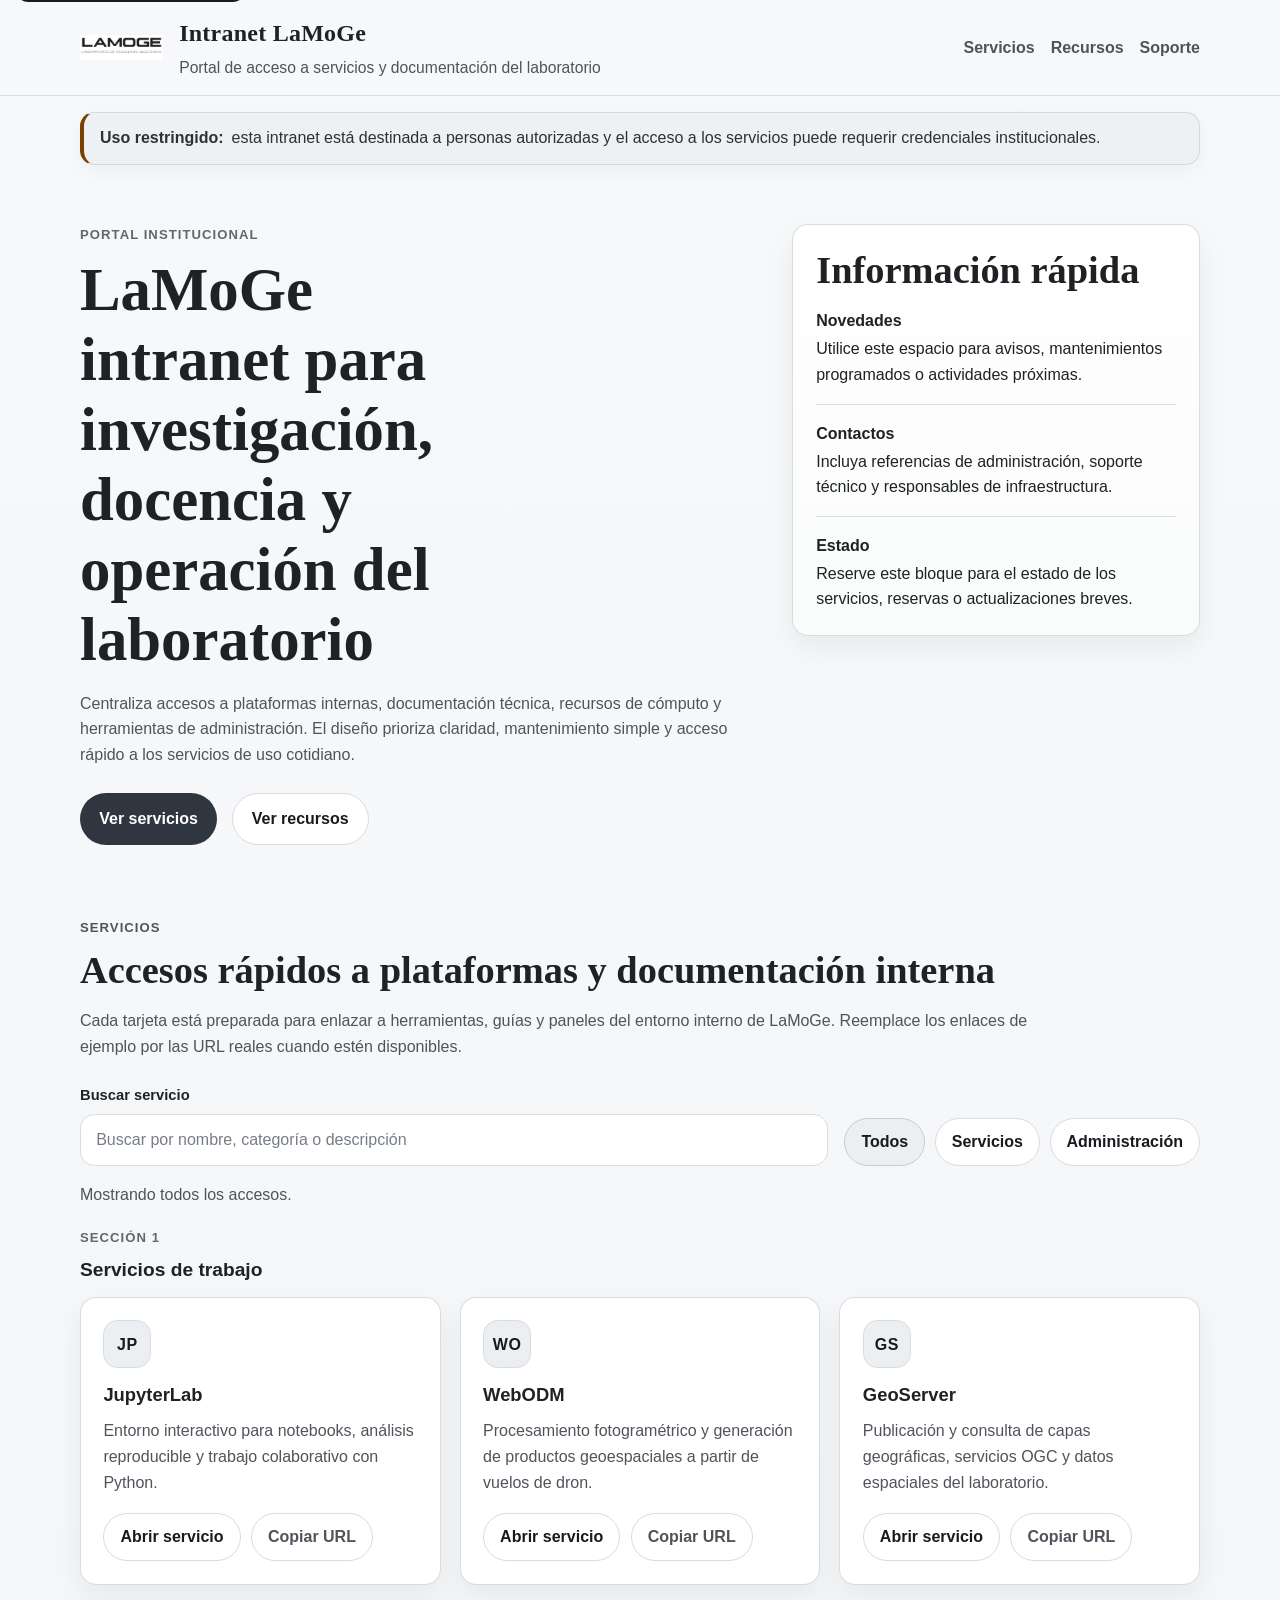
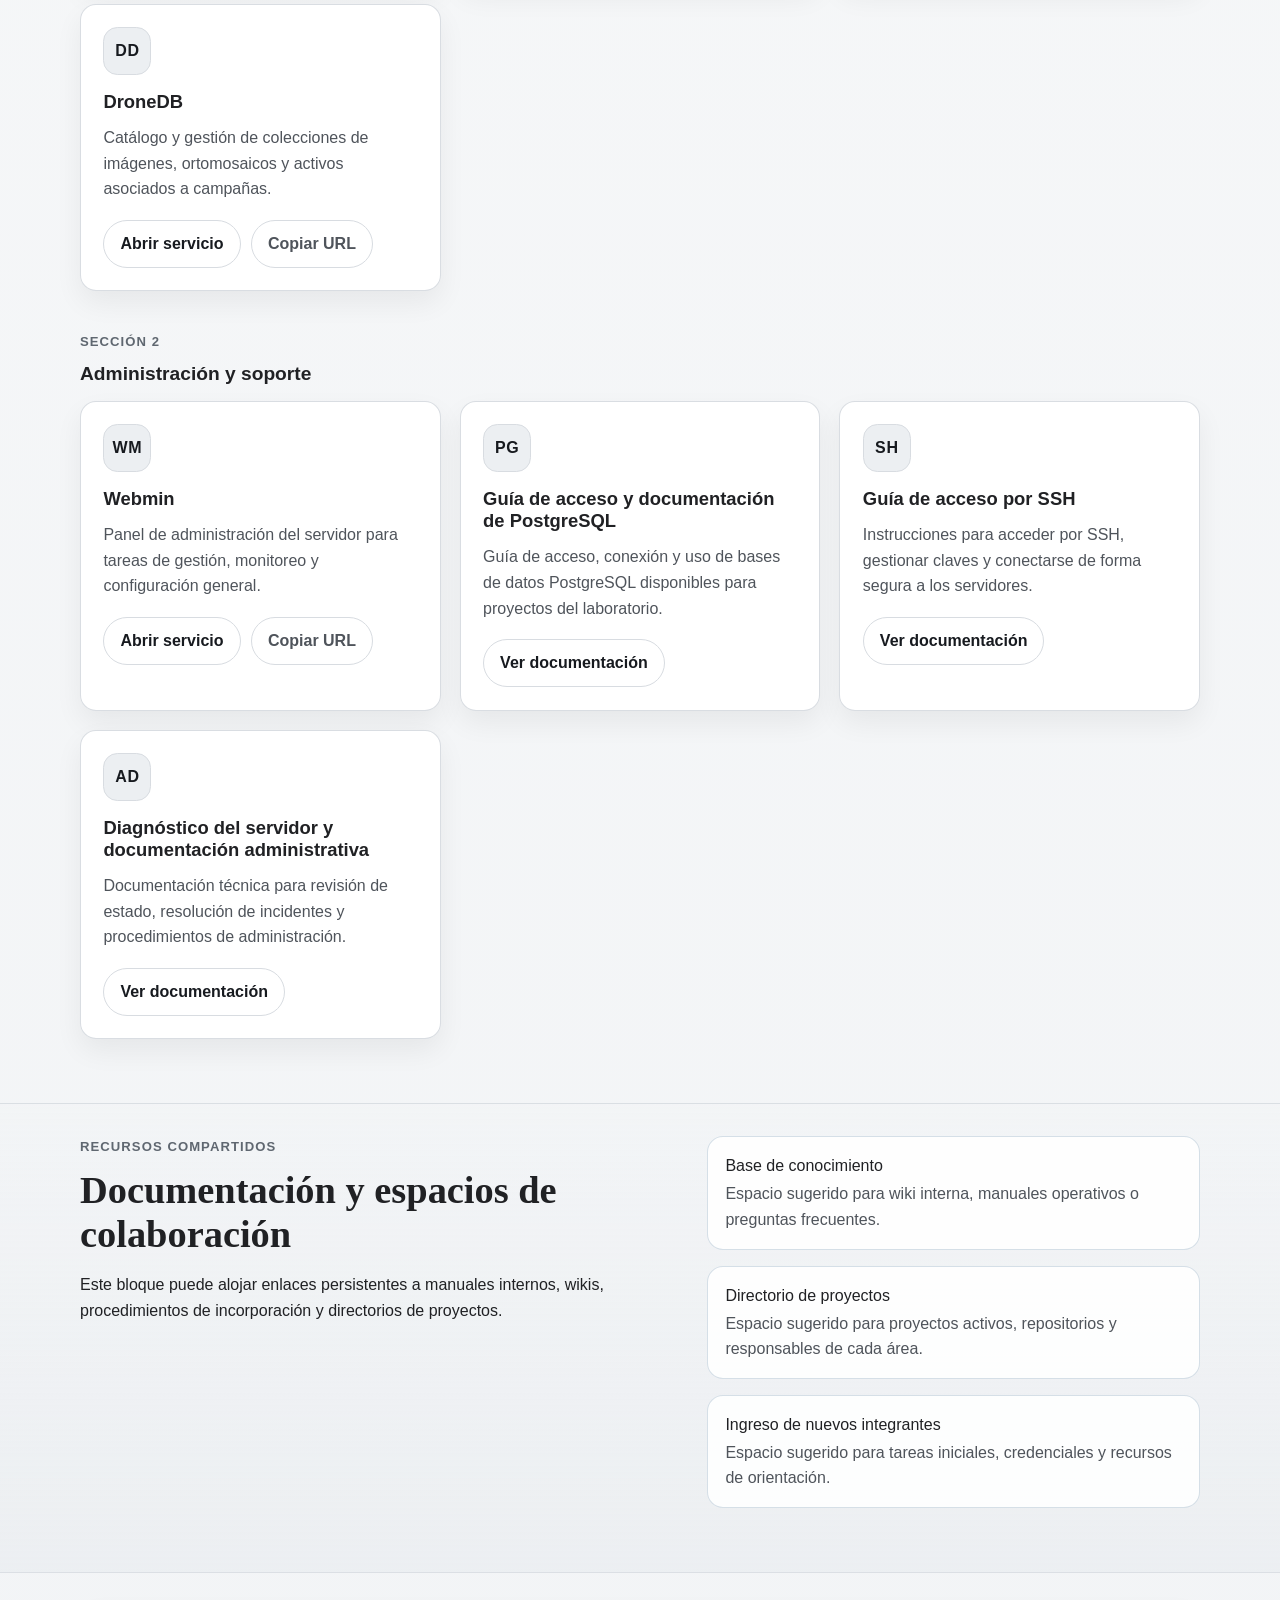
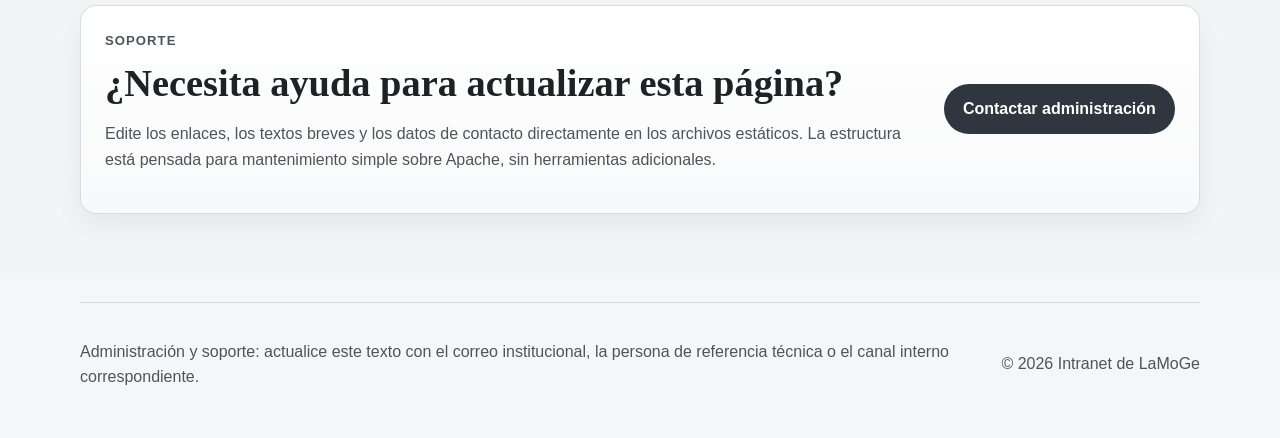
==== index.html @ 381c1674 "Inicializa proyecto intranet LaMoGe" ====
<!DOCTYPE html>
<html lang="es">
<head>
  <meta charset="utf-8">
  <meta name="viewport" content="width=device-width, initial-scale=1">
  <title>Intranet de LaMoGe</title>
  <meta
    name="description"
    content="Portal interno de LaMoGe con acceso rápido a servicios, recursos y avisos del laboratorio."
  >
  <link rel="stylesheet" href="styles.css">
</head>
<body id="top">
  <a class="skip-link" href="#main-content">Saltar al contenido principal</a>

  <header class="site-header">
    <div class="container header-inner">
      <a class="brand" href="#top" aria-label="Inicio de la intranet de LaMoGe">
        <img src="assets/lamoge-logo.png" alt="Logo de LaMoGe" width="108" height="108">
        <span class="brand-text">
          <span class="brand-name">Intranet LaMoGe</span>
          <span class="brand-subtitle">Portal de acceso a servicios y documentación del laboratorio</span>
        </span>
      </a>

      <nav class="site-nav" aria-label="Navegación principal">
        <ul>
          <li><a href="#services">Servicios</a></li>
          <li><a href="#resources">Recursos</a></li>
          <li><a href="#support">Soporte</a></li>
        </ul>
      </nav>
    </div>
  </header>

  <main id="main-content">
    <section class="access-notice" aria-label="Aviso de acceso">
      <div class="container access-notice-inner">
        <strong>Uso restringido:</strong>
        <span>esta intranet está destinada a personas autorizadas y el acceso a los servicios puede requerir credenciales institucionales.</span>
      </div>
    </section>

    <section class="hero" aria-labelledby="hero-title">
      <div class="container hero-grid">
        <div class="hero-copy">
          <p class="eyebrow">Portal institucional</p>
          <h1 id="hero-title">LaMoGe intranet para investigación, docencia y operación del laboratorio</h1>
          <p class="hero-text">
            Centraliza accesos a plataformas internas, documentación técnica, recursos de cómputo y herramientas
            de administración. El diseño prioriza claridad, mantenimiento simple y acceso rápido a los servicios
            de uso cotidiano.
          </p>
          <div class="hero-actions">
            <a class="button button-primary" href="#services">Ver servicios</a>
            <a class="button button-secondary" href="#resources">Ver recursos</a>
          </div>
        </div>

        <aside class="hero-panel" aria-labelledby="panel-title">
          <h2 id="panel-title">Información rápida</h2>
          <ul class="highlights" aria-label="Aspectos destacados de la intranet">
            <li>
              <strong>Novedades</strong>
              <span>Utilice este espacio para avisos, mantenimientos programados o actividades próximas.</span>
            </li>
            <li>
              <strong>Contactos</strong>
              <span>Incluya referencias de administración, soporte técnico y responsables de infraestructura.</span>
            </li>
            <li>
              <strong>Estado</strong>
              <span>Reserve este bloque para el estado de los servicios, reservas o actualizaciones breves.</span>
            </li>
          </ul>
        </aside>
      </div>
    </section>

    <section class="services section" id="services" aria-labelledby="services-title">
      <div class="container">
        <div class="section-heading">
          <p class="eyebrow">Servicios</p>
          <h2 id="services-title">Accesos rápidos a plataformas y documentación interna</h2>
          <p>
            Cada tarjeta está preparada para enlazar a herramientas, guías y paneles del entorno interno de
            LaMoGe. Reemplace los enlaces de ejemplo por las URL reales cuando estén disponibles.
          </p>
        </div>

        <div class="service-tools" aria-label="Herramientas para filtrar servicios">
          <label class="search-field" for="service-search">
            <span class="search-label">Buscar servicio</span>
            <input
              id="service-search"
              name="service-search"
              type="search"
              placeholder="Buscar por nombre, categoría o descripción"
              autocomplete="off"
              data-service-search
            >
          </label>

          <div class="filter-group" role="group" aria-label="Filtrar por categoría">
            <button class="filter-chip is-active" type="button" data-category-filter="all" aria-pressed="true">Todos</button>
            <button class="filter-chip" type="button" data-category-filter="servicios" aria-pressed="false">Servicios</button>
            <button class="filter-chip" type="button" data-category-filter="administracion" aria-pressed="false">Administración</button>
          </div>
        </div>

        <p class="filter-status" data-filter-status aria-live="polite">Mostrando todos los accesos.</p>

        <div class="service-group" aria-labelledby="work-services-title" data-service-group="servicios">
          <div class="group-heading">
            <p class="eyebrow">Sección 1</p>
            <h3 id="work-services-title">Servicios de trabajo</h3>
          </div>

          <div class="card-grid">
            <article
              class="service-card"
              data-service-card
              data-category="servicios"
              data-search-text="jupyterlab servicios trabajo notebooks analisis python"
            >
              <div class="card-icon" aria-hidden="true">JP</div>
              <h4>JupyterLab</h4>
              <p>Entorno interactivo para notebooks, análisis reproducible y trabajo colaborativo con Python.</p>
              <div class="card-actions">
                <a
                  class="card-button"
                  href="http://slamoge.gl.fcen.uba.ar:8888/"
                  target="_blank"
                  rel="noopener noreferrer"
                  aria-label="Abrir servicio JupyterLab"
                >Abrir servicio</a>
                <button class="copy-button" type="button" data-copy-url="http://slamoge.gl.fcen.uba.ar:8888/" data-copy-label="JupyterLab">Copiar URL</button>
              </div>
            </article>

            <article
              class="service-card"
              data-service-card
              data-category="servicios"
              data-search-text="webodm servicios trabajo fotogrametria dron geoespacial"
            >
              <div class="card-icon" aria-hidden="true">WO</div>
              <h4>WebODM</h4>
              <p>Procesamiento fotogramétrico y generación de productos geoespaciales a partir de vuelos de dron.</p>
              <div class="card-actions">
                <a
                  class="card-button"
                  href="http://slamoge.gl.fcen.uba.ar:8000/login/"
                  target="_blank"
                  rel="noopener noreferrer"
                  aria-label="Abrir servicio WebODM"
                >Abrir servicio</a>
                <button class="copy-button" type="button" data-copy-url="http://slamoge.gl.fcen.uba.ar:8000/login/" data-copy-label="WebODM">Copiar URL</button>
              </div>
            </article>

            <article
              class="service-card"
              data-service-card
              data-category="servicios"
              data-search-text="geoserver servicios trabajo capas geograficas ogc espaciales"
            >
              <div class="card-icon" aria-hidden="true">GS</div>
              <h4>GeoServer</h4>
              <p>Publicación y consulta de capas geográficas, servicios OGC y datos espaciales del laboratorio.</p>
              <div class="card-actions">
                <a
                  class="card-button"
                  href="http://slamoge.gl.fcen.uba.ar:5432/"
                  target="_blank"
                  rel="noopener noreferrer"
                  aria-label="Abrir servicio GeoServer"
                >Abrir servicio</a>
                <button class="copy-button" type="button" data-copy-url="http://slamoge.gl.fcen.uba.ar:5432/" data-copy-label="GeoServer">Copiar URL</button>
              </div>
            </article>

            <article
              class="service-card"
              data-service-card
              data-category="servicios"
              data-search-text="dronedb servicios trabajo imagenes ortomosaicos campañas dron"
            >
              <div class="card-icon" aria-hidden="true">DD</div>
              <h4>DroneDB</h4>
              <p>Catálogo y gestión de colecciones de imágenes, ortomosaicos y activos asociados a campañas.</p>
              <div class="card-actions">
                <a
                  class="card-button"
                  href="http://slamoge.gl.fcen.uba.ar:5000/login"
                  target="_blank"
                  rel="noopener noreferrer"
                  aria-label="Abrir servicio DroneDB"
                >Abrir servicio</a>
                <button class="copy-button" type="button" data-copy-url="http://slamoge.gl.fcen.uba.ar:5000/login" data-copy-label="DroneDB">Copiar URL</button>
              </div>
            </article>
          </div>
        </div>

        <div class="service-group" aria-labelledby="admin-services-title" data-service-group="administracion">
          <div class="group-heading">
            <p class="eyebrow">Sección 2</p>
            <h3 id="admin-services-title">Administración y soporte</h3>
          </div>

          <div class="card-grid">
            <article
              class="service-card"
              data-service-card
              data-category="administracion"
              data-search-text="webmin administracion soporte gestion monitoreo servidor configuracion"
            >
              <div class="card-icon" aria-hidden="true">WM</div>
              <h4>Webmin</h4>
              <p>Panel de administración del servidor para tareas de gestión, monitoreo y configuración general.</p>
              <div class="card-actions">
                <a
                  class="card-button"
                  href="http://slamoge.gl.fcen.uba.ar:10000"
                  target="_blank"
                  rel="noopener noreferrer"
                  aria-label="Abrir servicio Webmin"
                >Abrir servicio</a>
                <button class="copy-button" type="button" data-copy-url="http://slamoge.gl.fcen.uba.ar:10000" data-copy-label="Webmin">Copiar URL</button>
              </div>
            </article>

            <article
              class="service-card"
              data-service-card
              data-category="administracion"
              data-search-text="postgresql administracion soporte documentacion guia base de datos acceso"
            >
              <div class="card-icon" aria-hidden="true">PG</div>
              <h4>Guía de acceso y documentación de PostgreSQL</h4>
              <p>Guía de acceso, conexión y uso de bases de datos PostgreSQL disponibles para proyectos del laboratorio.</p>
              <a class="card-button" href="docs/postgresql.html" aria-label="Ver documentación de PostgreSQL">Ver documentación</a>
            </article>

            <article
              class="service-card"
              data-service-card
              data-category="administracion"
              data-search-text="ssh administracion soporte documentacion guia acceso claves servidores"
            >
              <div class="card-icon" aria-hidden="true">SH</div>
              <h4>Guía de acceso por SSH</h4>
              <p>Instrucciones para acceder por SSH, gestionar claves y conectarse de forma segura a los servidores.</p>
              <a class="card-button" href="docs/ssh.html" aria-label="Ver documentación de acceso SSH">Ver documentación</a>
            </article>

            <article
              class="service-card"
              data-service-card
              data-category="administracion"
              data-search-text="diagnostico administracion soporte documentacion servidor incidentes mantenimiento"
            >
              <div class="card-icon" aria-hidden="true">AD</div>
              <h4>Diagnóstico del servidor y documentación administrativa</h4>
              <p>Documentación técnica para revisión de estado, resolución de incidentes y procedimientos de administración.</p>
              <a class="card-button" href="docs/administracion.html" aria-label="Ver documentación de diagnóstico y administración">Ver documentación</a>
            </article>
          </div>
        </div>

        <p class="no-results" data-no-results hidden>No se encontraron servicios que coincidan con la búsqueda o el filtro seleccionado.</p>
      </div>
    </section>

    <section class="resources section section-muted" id="resources" aria-labelledby="resources-title">
      <div class="container split-layout">
        <div>
          <p class="eyebrow">Recursos compartidos</p>
          <h2 id="resources-title">Documentación y espacios de colaboración</h2>
          <p>
            Este bloque puede alojar enlaces persistentes a manuales internos, wikis, procedimientos de
            incorporación y directorios de proyectos.
          </p>
        </div>

        <dl class="resource-list">
          <div>
            <dt>Base de conocimiento</dt>
            <dd>Espacio sugerido para wiki interna, manuales operativos o preguntas frecuentes.</dd>
          </div>
          <div>
            <dt>Directorio de proyectos</dt>
            <dd>Espacio sugerido para proyectos activos, repositorios y responsables de cada área.</dd>
          </div>
          <div>
            <dt>Ingreso de nuevos integrantes</dt>
            <dd>Espacio sugerido para tareas iniciales, credenciales y recursos de orientación.</dd>
          </div>
        </dl>
      </div>
    </section>

    <section class="support section" id="support" aria-labelledby="support-title">
      <div class="container support-panel">
        <div>
          <p class="eyebrow">Soporte</p>
          <h2 id="support-title">¿Necesita ayuda para actualizar esta página?</h2>
          <p>
            Edite los enlaces, los textos breves y los datos de contacto directamente en los archivos estáticos. La
            estructura está pensada para mantenimiento simple sobre Apache, sin herramientas adicionales.
          </p>
        </div>
        <a class="button button-primary" href="mailto:admin@example.edu">Contactar administración</a>
      </div>
    </section>
  </main>

  <footer class="site-footer">
    <div class="container footer-inner">
      <p>Administración y soporte: actualice este texto con el correo institucional, la persona de referencia técnica o el canal interno correspondiente.</p>
      <p>&copy; <span data-current-year></span> Intranet de LaMoGe</p>
    </div>
  </footer>

  <script src="script.js"></script>
</body>
</html>
---- styles.css ----
/* Design tokens */
:root {
  --bg: #f2f4f6;
  --surface: #ffffff;
  --surface-alt: #f6f7f8;
  --text: #202124;
  --muted: #4f545b;
  --line: #d8dce1;
  --accent: #2f3640;
  --accent-dark: #171a1f;
  --accent-soft: #eceff2;
  --shadow: 0 12px 28px rgba(17, 20, 24, 0.06);
  --radius: 16px;
  --container: 1120px;
}

/* Base */
*,
*::before,
*::after {
  box-sizing: border-box;
}

html {
  scroll-behavior: smooth;
}

body {
  margin: 0;
  font-family: "Segoe UI", "Helvetica Neue", Arial, sans-serif;
  color: var(--text);
  background: linear-gradient(180deg, #f7f8f9 0%, var(--bg) 100%);
  line-height: 1.6;
}

img {
  display: block;
  max-width: 100%;
}

a {
  color: inherit;
}

:focus-visible {
  outline: 3px solid rgba(47, 54, 64, 0.28);
  outline-offset: 3px;
}

/* Layout */
.container {
  width: min(calc(100% - 2rem), var(--container));
  margin: 0 auto;
}

:is(.header-inner, .footer-inner, .hero-grid, .split-layout, .support-panel) {
  display: grid;
  gap: 1.5rem;
}

.section {
  padding: 2rem 0 4rem;
}

.section-muted {
  background: linear-gradient(180deg, rgba(242, 244, 246, 0.55), rgba(235, 238, 241, 0.85));
  border-top: 1px solid rgba(216, 220, 225, 0.85);
  border-bottom: 1px solid rgba(216, 220, 225, 0.85);
}

/* Typography */
h1,
h2,
h3 {
  margin: 0;
  line-height: 1.15;
}

h1,
h2 {
  font-family: "Iowan Old Style", "Palatino Linotype", "Book Antiqua", Georgia, serif;
}

h1 {
  font-size: clamp(2.2rem, 4.8vw, 3.8rem);
  max-width: 14ch;
}

h2 {
  font-size: clamp(1.7rem, 3vw, 2.5rem);
}

h3 {
  font-size: 1.2rem;
}

.eyebrow {
  margin: 0 0 0.65rem;
  color: #5f6770;
  font-size: 0.82rem;
  font-weight: 700;
  letter-spacing: 0.08em;
  text-transform: uppercase;
}

.hero-text,
.section-heading p,
.resource-list dd,
.support-panel p,
.site-footer p,
.service-card p,
.brand-subtitle {
  color: var(--muted);
}

/* Reusable components */
.skip-link {
  position: absolute;
  top: -3rem;
  left: 1rem;
  z-index: 100;
  padding: 0.75rem 1rem;
  border-radius: 0.75rem;
  background: var(--accent-dark);
  color: #fff;
}

.skip-link:focus {
  top: 1rem;
}

:is(.button, .card-button) {
  display: inline-flex;
  align-items: center;
  justify-content: center;
  border-radius: 999px;
  font-weight: 700;
  text-decoration: none;
}

.button {
  min-height: 2.9rem;
  padding: 0.75rem 1.2rem;
  transition: transform 0.2s ease, background-color 0.2s ease, color 0.2s ease;
}

.button:hover,
.button:focus-visible {
  transform: translateY(-1px);
}

.button-primary {
  background: var(--accent);
  color: #fff;
}

.button-primary:hover,
.button-primary:focus-visible {
  background: var(--accent-dark);
}

.button-secondary,
.card-button {
  border: 1px solid var(--line);
  background: var(--surface);
  color: var(--accent-dark);
}

.card-button {
  min-height: 2.6rem;
  padding: 0.65rem 1rem;
  transition: background-color 0.18s ease, border-color 0.18s ease, color 0.18s ease;
}

.card-button:hover,
.card-button:focus-visible {
  background: var(--accent-soft);
  border-color: #c7ccd3;
}

:is(.hero-panel, .service-card, .support-panel) {
  border: 1px solid rgba(216, 220, 225, 0.96);
  border-radius: var(--radius);
  background: rgba(255, 255, 255, 0.96);
  box-shadow: var(--shadow);
}

/* Header */
.site-header {
  position: sticky;
  top: 0;
  z-index: 20;
  border-bottom: 1px solid rgba(216, 220, 225, 0.92);
  backdrop-filter: blur(10px);
  background: rgba(247, 248, 249, 0.94);
}

.header-inner {
  grid-template-columns: 1fr auto;
  align-items: center;
  padding: 0.9rem 0;
}

.brand {
  display: inline-flex;
  align-items: center;
  gap: 1rem;
  text-decoration: none;
}

.brand img {
  width: 5.2rem;
  height: auto;
  flex-shrink: 0;
}

.brand-text {
  display: grid;
  gap: 0.15rem;
}

.brand-name {
  font-family: "Iowan Old Style", "Palatino Linotype", "Book Antiqua", Georgia, serif;
  font-size: 1.5rem;
  font-weight: 700;
  letter-spacing: 0.01em;
}

.brand-subtitle {
  max-width: 38rem;
  font-size: 0.98rem;
}

.site-nav ul {
  display: flex;
  flex-wrap: wrap;
  gap: 1rem;
  margin: 0;
  padding: 0;
  list-style: none;
}

.site-nav a {
  color: var(--muted);
  font-weight: 600;
  text-decoration: none;
}

.site-nav a:hover,
.site-nav a:focus-visible,
.service-card a:hover,
.service-card a:focus-visible {
  color: var(--accent-dark);
}

/* Notice */
.access-notice {
  padding-top: 1rem;
}

.access-notice-inner {
  display: flex;
  flex-wrap: wrap;
  align-items: center;
  gap: 0.35rem 0.5rem;
  padding: 0.8rem 1rem;
  border: 1px solid #d4d9df;
  border-left: 4px solid #7b3f00;
  border-radius: 0.9rem;
  background: #eef1f4;
  color: #2d3136;
  box-shadow: 0 6px 18px rgba(17, 20, 24, 0.04);
}

.access-notice strong {
  font-weight: 700;
}

/* Hero */
.hero {
  padding: 3.7rem 0 2.5rem;
}

.hero-grid {
  grid-template-columns: minmax(0, 1.5fr) minmax(280px, 0.9fr);
  align-items: start;
  gap: 2rem;
}

.hero-actions {
  display: flex;
  flex-wrap: wrap;
  gap: 0.9rem;
  margin-top: 1.6rem;
}

.hero-panel {
  padding: 1.45rem;
  background: linear-gradient(180deg, #ffffff 0%, #fafbfb 100%);
}

.highlights {
  display: grid;
  gap: 1rem;
  margin: 1rem 0 0;
  padding: 0;
  list-style: none;
}

.highlights li {
  padding-top: 1rem;
  border-top: 1px solid var(--line);
}

.highlights li:first-child {
  padding-top: 0;
  border-top: 0;
}

/* Services */
.section-heading {
  max-width: 60rem;
  margin-bottom: 1.5rem;
}

.service-tools {
  display: grid;
  grid-template-columns: minmax(0, 1.4fr) auto;
  gap: 1rem;
  align-items: end;
  margin-bottom: 1rem;
}

.search-field {
  display: grid;
  gap: 0.45rem;
}

.search-label {
  font-size: 0.92rem;
  font-weight: 600;
  color: var(--text);
}

.search-field input {
  width: 100%;
  min-height: 2.9rem;
  padding: 0.75rem 0.95rem;
  border: 1px solid var(--line);
  border-radius: 0.9rem;
  background: var(--surface);
  color: var(--text);
  font: inherit;
}

.search-field input::placeholder {
  color: #767d86;
}

.filter-group {
  display: inline-flex;
  flex-wrap: wrap;
  gap: 0.6rem;
}

.filter-chip {
  min-height: 2.65rem;
  padding: 0.65rem 1rem;
  border: 1px solid var(--line);
  border-radius: 999px;
  background: var(--surface);
  color: var(--accent-dark);
  font: inherit;
  font-weight: 600;
  cursor: pointer;
  transition: background-color 0.18s ease, border-color 0.18s ease, color 0.18s ease;
}

.filter-chip:hover,
.filter-chip:focus-visible,
.filter-chip.is-active {
  background: var(--accent-soft);
  border-color: #c7ccd3;
}

.filter-chip.is-active {
  color: var(--accent-dark);
}

.filter-status,
.no-results {
  margin: 0 0 1.25rem;
  color: var(--muted);
}

.service-group + .service-group {
  margin-top: 2.5rem;
}

.group-heading {
  margin-bottom: 1rem;
}

.card-grid {
  display: grid;
  grid-template-columns: repeat(3, minmax(0, 1fr));
  gap: 1.2rem;
}

.service-card {
  padding: 1.4rem;
  transition: transform 0.18s ease, box-shadow 0.18s ease, border-color 0.18s ease;
}

.service-card:hover,
.service-card:focus-within {
  transform: translateY(-2px);
  border-color: #c5cbd2;
  box-shadow: 0 16px 32px rgba(17, 20, 24, 0.08);
}

.card-icon {
  display: inline-flex;
  align-items: center;
  justify-content: center;
  width: 3rem;
  height: 3rem;
  margin-bottom: 1rem;
  border: 1px solid var(--line);
  border-radius: 0.9rem;
  background: var(--accent-soft);
  color: var(--accent-dark);
  font-weight: 700;
  letter-spacing: 0.04em;
}

.service-card h4 {
  margin: 0;
  font-size: 1.15rem;
  line-height: 1.2;
}

.service-card p {
  margin: 0.75rem 0 1.1rem;
}

.card-actions {
  display: flex;
  flex-wrap: wrap;
  gap: 0.65rem;
}

.copy-button {
  min-height: 2.6rem;
  padding: 0.65rem 1rem;
  border: 1px solid var(--line);
  border-radius: 999px;
  background: transparent;
  color: var(--muted);
  font: inherit;
  font-weight: 600;
  cursor: pointer;
  transition: background-color 0.18s ease, border-color 0.18s ease, color 0.18s ease;
}

.copy-button:hover,
.copy-button:focus-visible {
  background: var(--accent-soft);
  border-color: #c7ccd3;
  color: var(--accent-dark);
}

.copy-button.is-copied {
  background: var(--accent-soft);
  color: var(--accent-dark);
}

[hidden] {
  display: none !important;
}

/* Resources */
.split-layout {
  grid-template-columns: minmax(0, 1.1fr) minmax(0, 0.9fr);
  align-items: start;
}

.resource-list {
  display: grid;
  gap: 1rem;
  margin: 0;
}

.resource-list div {
  padding: 1rem 1.1rem;
  border: 1px solid rgba(211, 222, 230, 0.95);
  border-radius: 1rem;
  background: rgba(255, 255, 255, 0.88);
}

.highlights strong,
.resource-list dt {
  display: block;
  margin-bottom: 0.15rem;
}

.resource-list dd {
  margin: 0;
}

/* Documentation pages */
.doc-page .section {
  padding-top: 3rem;
}

.doc-card {
  margin-bottom: 1.25rem;
  padding: 1.4rem;
  border: 1px solid rgba(216, 220, 225, 0.96);
  border-radius: var(--radius);
  background: rgba(255, 255, 255, 0.96);
  box-shadow: var(--shadow);
}

.doc-card h2 {
  margin-bottom: 0.75rem;
}

.doc-list {
  margin: 0;
  padding-left: 1.2rem;
}

.doc-code {
  overflow-x: auto;
  margin: 0.75rem 0;
  padding: 1rem;
  border: 1px solid var(--line);
  border-radius: 0.9rem;
  background: #f7f8fa;
}

/* Support and footer */
.support-panel {
  grid-template-columns: 1fr auto;
  align-items: center;
  padding: 1.5rem;
  background: linear-gradient(180deg, #ffffff 0%, #f8f9fa 100%);
}

.site-footer {
  padding: 1.5rem 0 2rem;
  background: #f4f6f7;
}

.footer-inner {
  grid-template-columns: 1fr auto;
  align-items: center;
  padding-top: 1.25rem;
  border-top: 1px solid var(--line);
}

/* Responsive */
@media (max-width: 900px) {
  :is(.hero-grid, .split-layout, .support-panel, .footer-inner, .header-inner) {
    grid-template-columns: 1fr;
  }

  .service-tools {
    grid-template-columns: 1fr;
    align-items: stretch;
  }

  .card-grid {
    grid-template-columns: repeat(2, minmax(0, 1fr));
  }

  .site-nav ul {
    gap: 0.75rem 1rem;
  }

  .brand img {
    width: 4.4rem;
  }

  .access-notice {
    padding-top: 0.85rem;
  }
}

@media (max-width: 640px) {
  .container {
    width: min(calc(100% - 1.25rem), var(--container));
  }

  .hero {
    padding-top: 2.6rem;
  }

  .card-grid {
    grid-template-columns: 1fr;
  }

  :is(.hero-panel, .service-card, .support-panel) {
    border-radius: 1.1rem;
  }

  .site-nav ul,
  .hero-actions,
  .card-actions {
    flex-direction: column;
    align-items: stretch;
  }

  .brand {
    align-items: flex-start;
  }

  .brand-name {
    font-size: 1.3rem;
  }

  .brand-subtitle {
    font-size: 0.92rem;
  }

  .button {
    width: 100%;
  }
}

/* Accessibility */
@media (prefers-reduced-motion: reduce) {
  html {
    scroll-behavior: auto;
  }

  *,
  *::before,
  *::after {
    transition: none !important;
  }
}
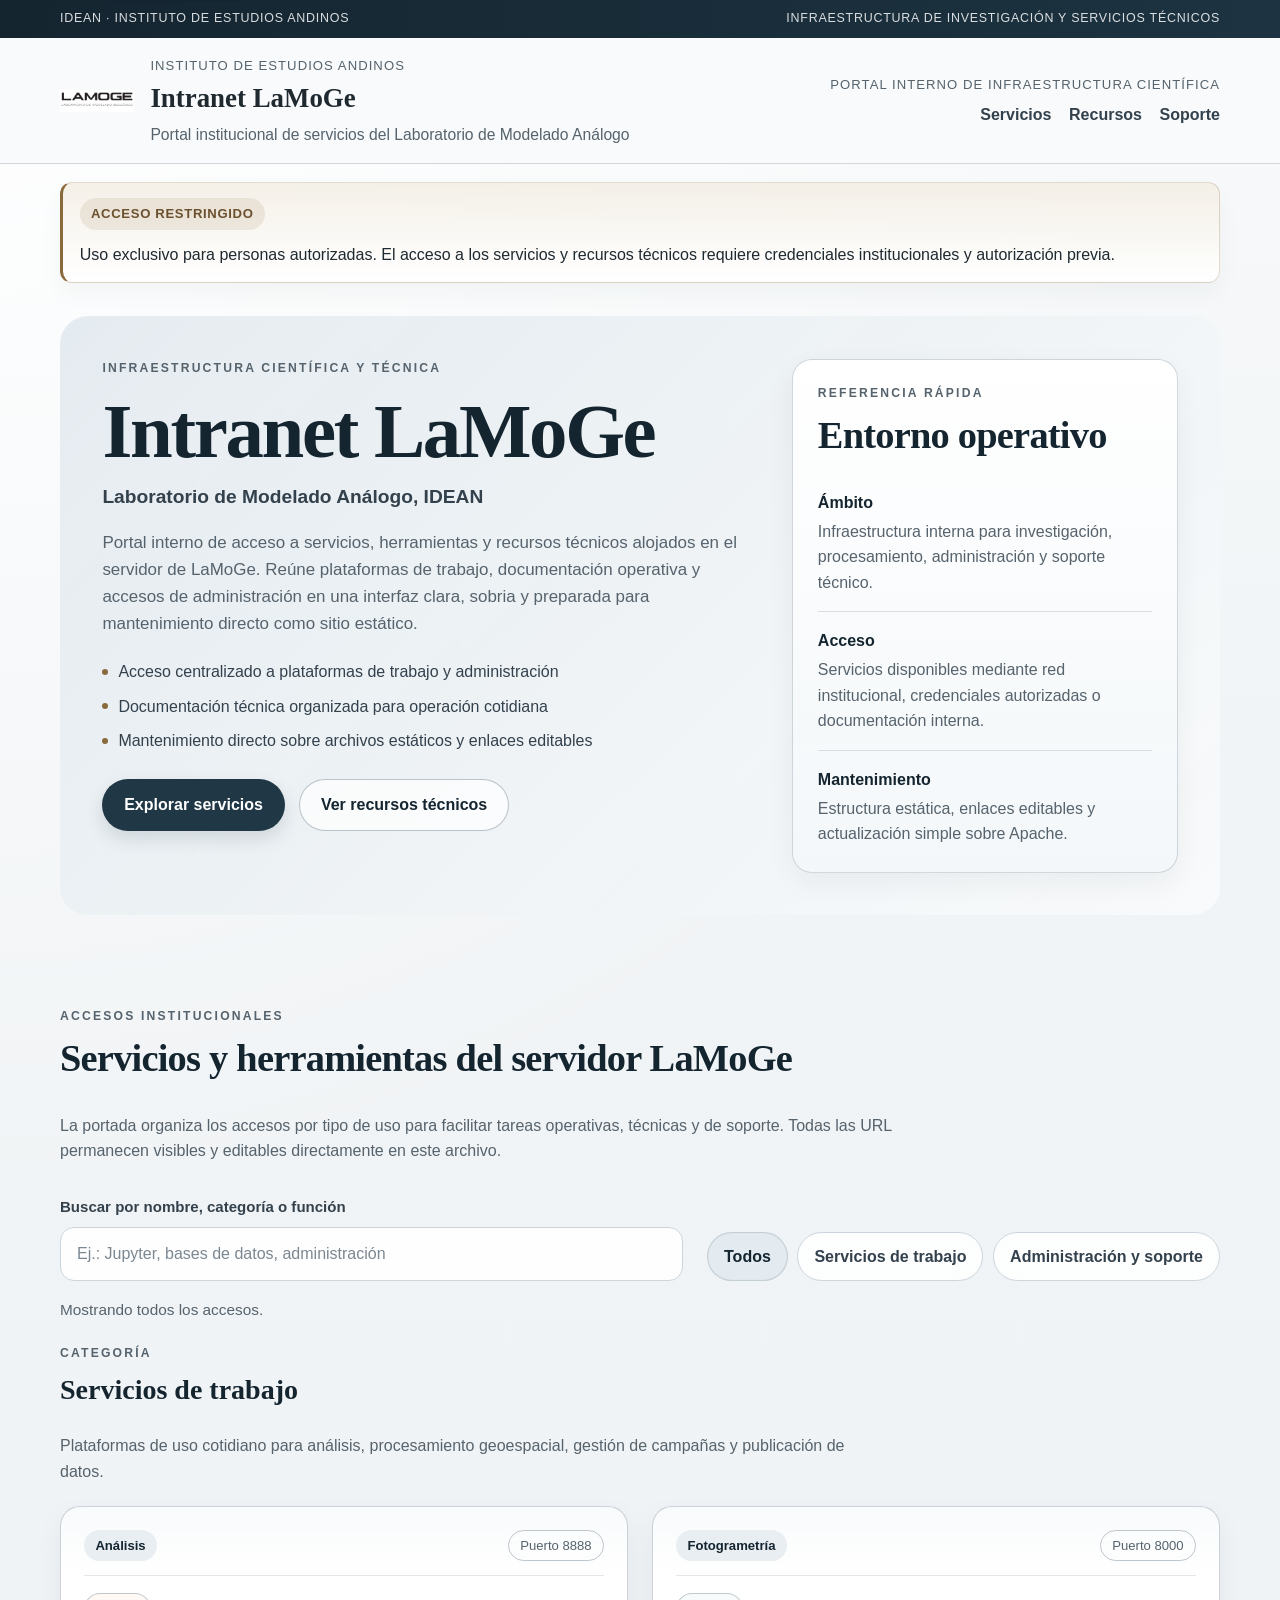
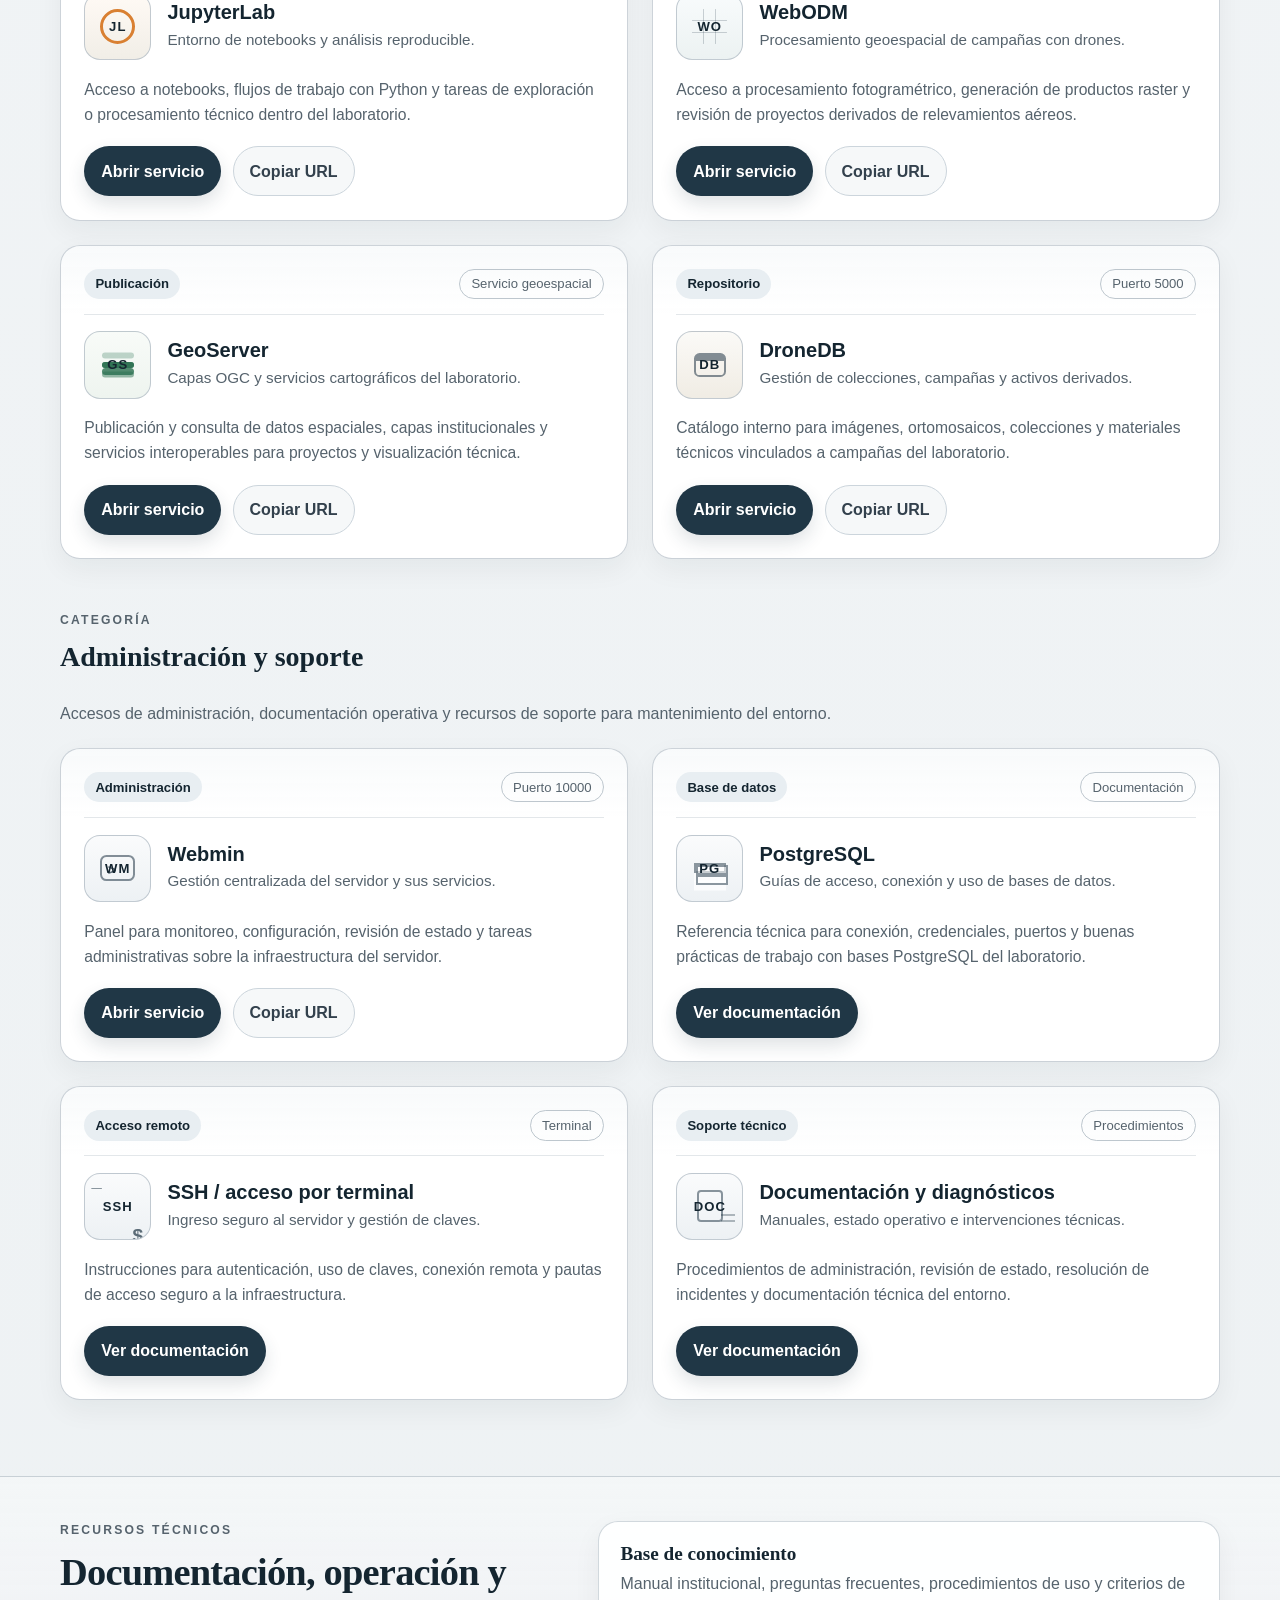
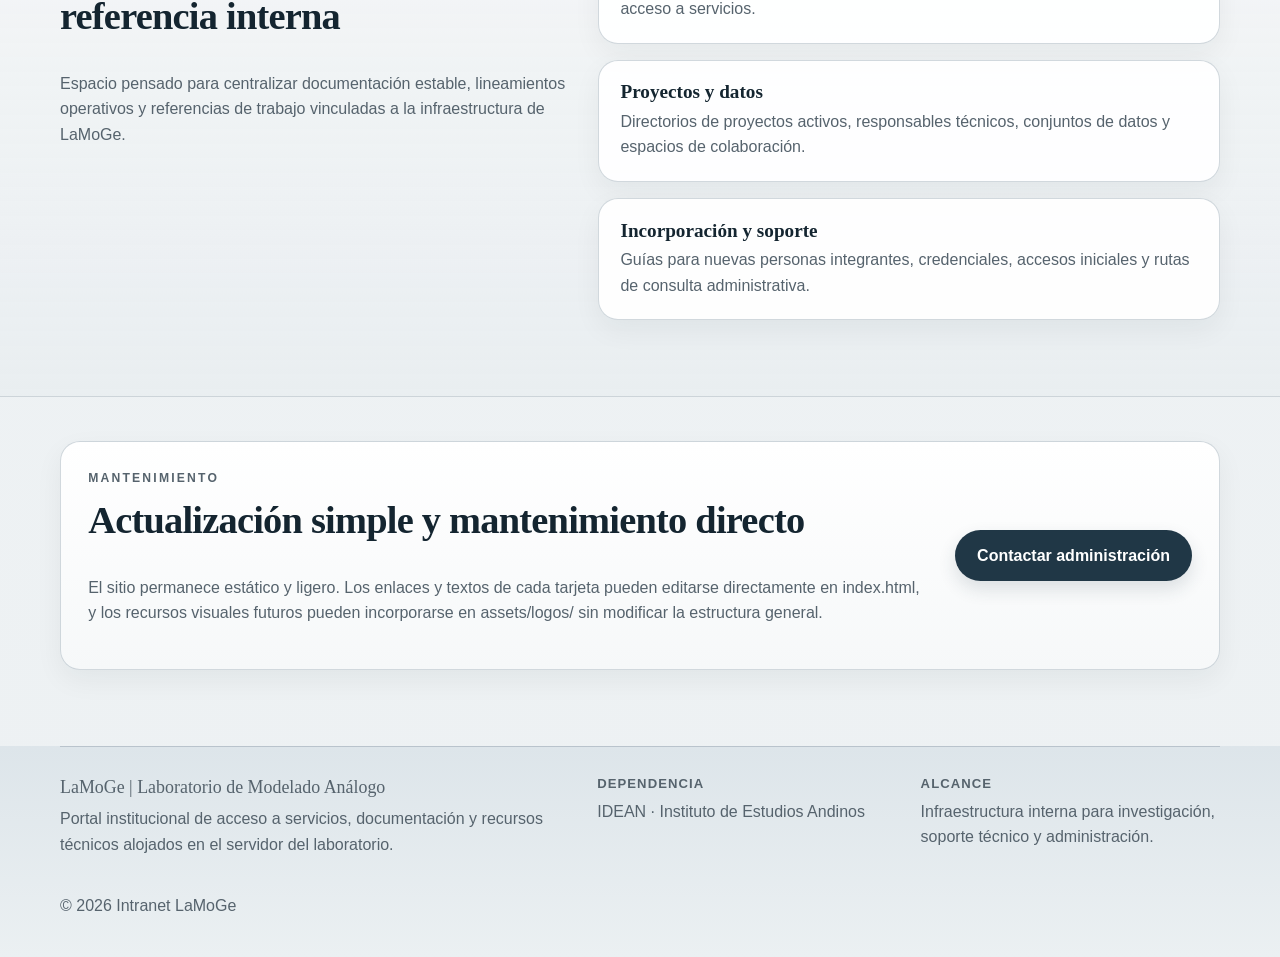
==== commit ad77de64: "Refina landing institucional de la intranet" ====
--- a/index.html
+++ b/index.html
@@ -3,99 +3,126 @@
 <head>
   <meta charset="utf-8">
   <meta name="viewport" content="width=device-width, initial-scale=1">
-  <title>Intranet de LaMoGe</title>
+  <title>Intranet LaMoGe | Portal institucional</title>
   <meta
     name="description"
-    content="Portal interno de LaMoGe con acceso rápido a servicios, recursos y avisos del laboratorio."
+    content="Portal institucional de acceso a servicios, herramientas y recursos técnicos de LaMoGe, Laboratorio de Modelado Análogo del IDEAN."
   >
   <link rel="stylesheet" href="styles.css">
 </head>
 <body id="top">
   <a class="skip-link" href="#main-content">Saltar al contenido principal</a>
 
+  <div class="site-banner">
+    <div class="container site-banner-inner">
+      <p>IDEAN · Instituto de Estudios Andinos</p>
+      <p>Infraestructura de investigación y servicios técnicos</p>
+    </div>
+  </div>
+
   <header class="site-header">
     <div class="container header-inner">
       <a class="brand" href="#top" aria-label="Inicio de la intranet de LaMoGe">
         <img src="assets/lamoge-logo.png" alt="Logo de LaMoGe" width="108" height="108">
         <span class="brand-text">
+          <span class="brand-kicker">Instituto de Estudios Andinos</span>
           <span class="brand-name">Intranet LaMoGe</span>
-          <span class="brand-subtitle">Portal de acceso a servicios y documentación del laboratorio</span>
+          <span class="brand-subtitle">Portal institucional de servicios del Laboratorio de Modelado Análogo</span>
         </span>
       </a>
 
-      <nav class="site-nav" aria-label="Navegación principal">
-        <ul>
-          <li><a href="#services">Servicios</a></li>
-          <li><a href="#resources">Recursos</a></li>
-          <li><a href="#support">Soporte</a></li>
-        </ul>
-      </nav>
+      <div class="header-side">
+        <p class="header-context">Portal interno de infraestructura científica</p>
+        <nav class="site-nav" aria-label="Navegación principal">
+          <ul>
+            <li><a href="#services">Servicios</a></li>
+            <li><a href="#resources">Recursos</a></li>
+            <li><a href="#support">Soporte</a></li>
+          </ul>
+        </nav>
+      </div>
     </div>
   </header>
 
   <main id="main-content">
-    <section class="access-notice" aria-label="Aviso de acceso">
-      <div class="container access-notice-inner">
-        <strong>Uso restringido:</strong>
-        <span>esta intranet está destinada a personas autorizadas y el acceso a los servicios puede requerir credenciales institucionales.</span>
+    <section class="access-notice" aria-label="Aviso de acceso restringido">
+      <div class="container">
+        <div class="access-notice-inner">
+          <span class="notice-label">Acceso restringido</span>
+          <p>Uso exclusivo para personas autorizadas. El acceso a los servicios y recursos técnicos requiere credenciales institucionales y autorización previa.</p>
+        </div>
       </div>
     </section>
 
     <section class="hero" aria-labelledby="hero-title">
-      <div class="container hero-grid">
-        <div class="hero-copy">
-          <p class="eyebrow">Portal institucional</p>
-          <h1 id="hero-title">LaMoGe intranet para investigación, docencia y operación del laboratorio</h1>
-          <p class="hero-text">
-            Centraliza accesos a plataformas internas, documentación técnica, recursos de cómputo y herramientas
-            de administración. El diseño prioriza claridad, mantenimiento simple y acceso rápido a los servicios
-            de uso cotidiano.
-          </p>
-          <div class="hero-actions">
-            <a class="button button-primary" href="#services">Ver servicios</a>
-            <a class="button button-secondary" href="#resources">Ver recursos</a>
-          </div>
-        </div>
-
-        <aside class="hero-panel" aria-labelledby="panel-title">
-          <h2 id="panel-title">Información rápida</h2>
-          <ul class="highlights" aria-label="Aspectos destacados de la intranet">
-            <li>
-              <strong>Novedades</strong>
-              <span>Utilice este espacio para avisos, mantenimientos programados o actividades próximas.</span>
-            </li>
-            <li>
-              <strong>Contactos</strong>
-              <span>Incluya referencias de administración, soporte técnico y responsables de infraestructura.</span>
-            </li>
-            <li>
-              <strong>Estado</strong>
-              <span>Reserve este bloque para el estado de los servicios, reservas o actualizaciones breves.</span>
-            </li>
-          </ul>
-        </aside>
+      <div class="container hero-shell">
+        <div class="hero-grid">
+          <div class="hero-copy">
+            <p class="eyebrow">Infraestructura científica y técnica</p>
+            <h1 id="hero-title">Intranet LaMoGe</h1>
+            <p class="hero-subtitle">Laboratorio de Modelado Análogo, IDEAN</p>
+            <p class="hero-text">
+              Portal interno de acceso a servicios, herramientas y recursos técnicos alojados en el servidor de LaMoGe.
+              Reúne plataformas de trabajo, documentación operativa y accesos de administración en una interfaz clara,
+              sobria y preparada para mantenimiento directo como sitio estático.
+            </p>
+
+            <ul class="hero-highlights" aria-label="Características del portal">
+              <li>Acceso centralizado a plataformas de trabajo y administración</li>
+              <li>Documentación técnica organizada para operación cotidiana</li>
+              <li>Mantenimiento directo sobre archivos estáticos y enlaces editables</li>
+            </ul>
+
+            <div class="hero-actions">
+              <a class="button button-primary" href="#services">Explorar servicios</a>
+              <a class="button button-secondary" href="#resources">Ver recursos técnicos</a>
+            </div>
+          </div>
+
+          <aside class="hero-panel" aria-labelledby="panel-title">
+            <div class="hero-panel-heading">
+              <p class="eyebrow">Referencia rápida</p>
+              <h2 id="panel-title">Entorno operativo</h2>
+            </div>
+
+            <dl class="hero-facts">
+              <div>
+                <dt>Ámbito</dt>
+                <dd>Infraestructura interna para investigación, procesamiento, administración y soporte técnico.</dd>
+              </div>
+              <div>
+                <dt>Acceso</dt>
+                <dd>Servicios disponibles mediante red institucional, credenciales autorizadas o documentación interna.</dd>
+              </div>
+              <div>
+                <dt>Mantenimiento</dt>
+                <dd>Estructura estática, enlaces editables y actualización simple sobre Apache.</dd>
+              </div>
+            </dl>
+          </aside>
+        </div>
       </div>
     </section>
 
     <section class="services section" id="services" aria-labelledby="services-title">
       <div class="container">
         <div class="section-heading">
-          <p class="eyebrow">Servicios</p>
-          <h2 id="services-title">Accesos rápidos a plataformas y documentación interna</h2>
+          <p class="eyebrow">Accesos institucionales</p>
+          <h2 id="services-title">Servicios y herramientas del servidor LaMoGe</h2>
           <p>
-            Cada tarjeta está preparada para enlazar a herramientas, guías y paneles del entorno interno de
-            LaMoGe. Reemplace los enlaces de ejemplo por las URL reales cuando estén disponibles.
+            La portada organiza los accesos por tipo de uso para facilitar tareas operativas, técnicas y de soporte.
+            Todas las URL permanecen visibles y editables directamente en este archivo.
           </p>
         </div>
 
         <div class="service-tools" aria-label="Herramientas para filtrar servicios">
           <label class="search-field" for="service-search">
-            <span class="search-label">Buscar servicio</span>
+            <span class="search-label">Buscar por nombre, categoría o función</span>
             <input
               id="service-search"
               name="service-search"
               type="search"
-              placeholder="Buscar por nombre, categoría o descripción"
+              placeholder="Ej.: Jupyter, bases de datos, administración"
               autocomplete="off"
               data-service-search
             >
@@ -103,8 +130,8 @@
 
           <div class="filter-group" role="group" aria-label="Filtrar por categoría">
             <button class="filter-chip is-active" type="button" data-category-filter="all" aria-pressed="true">Todos</button>
-            <button class="filter-chip" type="button" data-category-filter="servicios" aria-pressed="false">Servicios</button>
-            <button class="filter-chip" type="button" data-category-filter="administracion" aria-pressed="false">Administración</button>
+            <button class="filter-chip" type="button" data-category-filter="servicios" aria-pressed="false">Servicios de trabajo</button>
+            <button class="filter-chip" type="button" data-category-filter="administracion" aria-pressed="false">Administración y soporte</button>
           </div>
         </div>
 
@@ -112,8 +139,9 @@
 
         <div class="service-group" aria-labelledby="work-services-title" data-service-group="servicios">
           <div class="group-heading">
-            <p class="eyebrow">Sección 1</p>
+            <p class="eyebrow">Categoría</p>
             <h3 id="work-services-title">Servicios de trabajo</h3>
+            <p>Plataformas de uso cotidiano para análisis, procesamiento geoespacial, gestión de campañas y publicación de datos.</p>
           </div>
 
           <div class="card-grid">
@@ -121,20 +149,33 @@
               class="service-card"
               data-service-card
               data-category="servicios"
-              data-search-text="jupyterlab servicios trabajo notebooks analisis python"
-            >
-              <div class="card-icon" aria-hidden="true">JP</div>
-              <h4>JupyterLab</h4>
-              <p>Entorno interactivo para notebooks, análisis reproducible y trabajo colaborativo con Python.</p>
+              data-search-text="jupyterlab servicios trabajo notebooks analisis python laboratorio investigacion"
+            >
+              <div class="card-topline">
+                <span class="service-badge">Análisis</span>
+                <span class="service-meta">Puerto 8888</span>
+              </div>
+              <div class="service-brand">
+                <!-- Reemplazar este placeholder por un logo oficial en assets/logos/jupyterlab.svg cuando esté disponible. -->
+                <div class="card-icon card-icon-jupyter" aria-hidden="true">
+                  <span class="icon-ring"></span>
+                  <span class="icon-label">JL</span>
+                </div>
+                <div>
+                  <h4>JupyterLab</h4>
+                  <p class="service-tagline">Entorno de notebooks y análisis reproducible.</p>
+                </div>
+              </div>
+              <p>Acceso a notebooks, flujos de trabajo con Python y tareas de exploración o procesamiento técnico dentro del laboratorio.</p>
               <div class="card-actions">
                 <a
-                  class="card-button"
+                  class="card-button card-button-primary"
                   href="http://slamoge.gl.fcen.uba.ar:8888/"
                   target="_blank"
                   rel="noopener noreferrer"
                   aria-label="Abrir servicio JupyterLab"
                 >Abrir servicio</a>
-                <button class="copy-button" type="button" data-copy-url="http://slamoge.gl.fcen.uba.ar:8888/" data-copy-label="JupyterLab">Copiar URL</button>
+                <button class="copy-button" type="button" aria-label="Copiar URL de JupyterLab" data-copy-url="http://slamoge.gl.fcen.uba.ar:8888/" data-copy-label="JupyterLab">Copiar URL</button>
               </div>
             </article>
 
@@ -142,20 +183,33 @@
               class="service-card"
               data-service-card
               data-category="servicios"
-              data-search-text="webodm servicios trabajo fotogrametria dron geoespacial"
-            >
-              <div class="card-icon" aria-hidden="true">WO</div>
-              <h4>WebODM</h4>
-              <p>Procesamiento fotogramétrico y generación de productos geoespaciales a partir de vuelos de dron.</p>
+              data-search-text="webodm servicios trabajo fotogrametria dron geoespacial ortofotos"
+            >
+              <div class="card-topline">
+                <span class="service-badge">Fotogrametría</span>
+                <span class="service-meta">Puerto 8000</span>
+              </div>
+              <div class="service-brand">
+                <!-- Reemplazar este placeholder por un logo oficial en assets/logos/webodm.svg cuando esté disponible. -->
+                <div class="card-icon card-icon-webodm" aria-hidden="true">
+                  <span class="icon-grid"></span>
+                  <span class="icon-label">WO</span>
+                </div>
+                <div>
+                  <h4>WebODM</h4>
+                  <p class="service-tagline">Procesamiento geoespacial de campañas con drones.</p>
+                </div>
+              </div>
+              <p>Acceso a procesamiento fotogramétrico, generación de productos raster y revisión de proyectos derivados de relevamientos aéreos.</p>
               <div class="card-actions">
                 <a
-                  class="card-button"
+                  class="card-button card-button-primary"
                   href="http://slamoge.gl.fcen.uba.ar:8000/login/"
                   target="_blank"
                   rel="noopener noreferrer"
                   aria-label="Abrir servicio WebODM"
                 >Abrir servicio</a>
-                <button class="copy-button" type="button" data-copy-url="http://slamoge.gl.fcen.uba.ar:8000/login/" data-copy-label="WebODM">Copiar URL</button>
+                <button class="copy-button" type="button" aria-label="Copiar URL de WebODM" data-copy-url="http://slamoge.gl.fcen.uba.ar:8000/login/" data-copy-label="WebODM">Copiar URL</button>
               </div>
             </article>
 
@@ -163,20 +217,33 @@
               class="service-card"
               data-service-card
               data-category="servicios"
-              data-search-text="geoserver servicios trabajo capas geograficas ogc espaciales"
-            >
-              <div class="card-icon" aria-hidden="true">GS</div>
-              <h4>GeoServer</h4>
-              <p>Publicación y consulta de capas geográficas, servicios OGC y datos espaciales del laboratorio.</p>
+              data-search-text="geoserver servicios trabajo capas geograficas ogc mapas publicacion"
+            >
+              <div class="card-topline">
+                <span class="service-badge">Publicación</span>
+                <span class="service-meta">Servicio geoespacial</span>
+              </div>
+              <div class="service-brand">
+                <!-- Reemplazar este placeholder por un logo oficial en assets/logos/geoserver.svg cuando esté disponible. -->
+                <div class="card-icon card-icon-geoserver" aria-hidden="true">
+                  <span class="icon-layers"></span>
+                  <span class="icon-label">GS</span>
+                </div>
+                <div>
+                  <h4>GeoServer</h4>
+                  <p class="service-tagline">Capas OGC y servicios cartográficos del laboratorio.</p>
+                </div>
+              </div>
+              <p>Publicación y consulta de datos espaciales, capas institucionales y servicios interoperables para proyectos y visualización técnica.</p>
               <div class="card-actions">
                 <a
-                  class="card-button"
+                  class="card-button card-button-primary"
                   href="http://slamoge.gl.fcen.uba.ar:5432/"
                   target="_blank"
                   rel="noopener noreferrer"
                   aria-label="Abrir servicio GeoServer"
                 >Abrir servicio</a>
-                <button class="copy-button" type="button" data-copy-url="http://slamoge.gl.fcen.uba.ar:5432/" data-copy-label="GeoServer">Copiar URL</button>
+                <button class="copy-button" type="button" aria-label="Copiar URL de GeoServer" data-copy-url="http://slamoge.gl.fcen.uba.ar:5432/" data-copy-label="GeoServer">Copiar URL</button>
               </div>
             </article>
 
@@ -184,20 +251,33 @@
               class="service-card"
               data-service-card
               data-category="servicios"
-              data-search-text="dronedb servicios trabajo imagenes ortomosaicos campañas dron"
-            >
-              <div class="card-icon" aria-hidden="true">DD</div>
-              <h4>DroneDB</h4>
-              <p>Catálogo y gestión de colecciones de imágenes, ortomosaicos y activos asociados a campañas.</p>
+              data-search-text="dronedb servicios trabajo imagenes ortomosaicos campañas dron catalogo"
+            >
+              <div class="card-topline">
+                <span class="service-badge">Repositorio</span>
+                <span class="service-meta">Puerto 5000</span>
+              </div>
+              <div class="service-brand">
+                <!-- Reemplazar este placeholder por un logo oficial en assets/logos/dronedb.svg cuando esté disponible. -->
+                <div class="card-icon card-icon-dronedb" aria-hidden="true">
+                  <span class="icon-archive"></span>
+                  <span class="icon-label">DB</span>
+                </div>
+                <div>
+                  <h4>DroneDB</h4>
+                  <p class="service-tagline">Gestión de colecciones, campañas y activos derivados.</p>
+                </div>
+              </div>
+              <p>Catálogo interno para imágenes, ortomosaicos, colecciones y materiales técnicos vinculados a campañas del laboratorio.</p>
               <div class="card-actions">
                 <a
-                  class="card-button"
+                  class="card-button card-button-primary"
                   href="http://slamoge.gl.fcen.uba.ar:5000/login"
                   target="_blank"
                   rel="noopener noreferrer"
                   aria-label="Abrir servicio DroneDB"
                 >Abrir servicio</a>
-                <button class="copy-button" type="button" data-copy-url="http://slamoge.gl.fcen.uba.ar:5000/login" data-copy-label="DroneDB">Copiar URL</button>
+                <button class="copy-button" type="button" aria-label="Copiar URL de DroneDB" data-copy-url="http://slamoge.gl.fcen.uba.ar:5000/login" data-copy-label="DroneDB">Copiar URL</button>
               </div>
             </article>
           </div>
@@ -205,8 +285,9 @@
 
         <div class="service-group" aria-labelledby="admin-services-title" data-service-group="administracion">
           <div class="group-heading">
-            <p class="eyebrow">Sección 2</p>
+            <p class="eyebrow">Categoría</p>
             <h3 id="admin-services-title">Administración y soporte</h3>
+            <p>Accesos de administración, documentación operativa y recursos de soporte para mantenimiento del entorno.</p>
           </div>
 
           <div class="card-grid">
@@ -216,18 +297,31 @@
               data-category="administracion"
               data-search-text="webmin administracion soporte gestion monitoreo servidor configuracion"
             >
-              <div class="card-icon" aria-hidden="true">WM</div>
-              <h4>Webmin</h4>
-              <p>Panel de administración del servidor para tareas de gestión, monitoreo y configuración general.</p>
+              <div class="card-topline">
+                <span class="service-badge">Administración</span>
+                <span class="service-meta">Puerto 10000</span>
+              </div>
+              <div class="service-brand">
+                <!-- Reemplazar este placeholder por un logo oficial en assets/logos/webmin.svg cuando esté disponible. -->
+                <div class="card-icon card-icon-webmin" aria-hidden="true">
+                  <span class="icon-console"></span>
+                  <span class="icon-label">WM</span>
+                </div>
+                <div>
+                  <h4>Webmin</h4>
+                  <p class="service-tagline">Gestión centralizada del servidor y sus servicios.</p>
+                </div>
+              </div>
+              <p>Panel para monitoreo, configuración, revisión de estado y tareas administrativas sobre la infraestructura del servidor.</p>
               <div class="card-actions">
                 <a
-                  class="card-button"
+                  class="card-button card-button-primary"
                   href="http://slamoge.gl.fcen.uba.ar:10000"
                   target="_blank"
                   rel="noopener noreferrer"
                   aria-label="Abrir servicio Webmin"
                 >Abrir servicio</a>
-                <button class="copy-button" type="button" data-copy-url="http://slamoge.gl.fcen.uba.ar:10000" data-copy-label="Webmin">Copiar URL</button>
+                <button class="copy-button" type="button" aria-label="Copiar URL de Webmin" data-copy-url="http://slamoge.gl.fcen.uba.ar:10000" data-copy-label="Webmin">Copiar URL</button>
               </div>
             </article>
 
@@ -235,36 +329,81 @@
               class="service-card"
               data-service-card
               data-category="administracion"
-              data-search-text="postgresql administracion soporte documentacion guia base de datos acceso"
-            >
-              <div class="card-icon" aria-hidden="true">PG</div>
-              <h4>Guía de acceso y documentación de PostgreSQL</h4>
-              <p>Guía de acceso, conexión y uso de bases de datos PostgreSQL disponibles para proyectos del laboratorio.</p>
-              <a class="card-button" href="docs/postgresql.html" aria-label="Ver documentación de PostgreSQL">Ver documentación</a>
+              data-search-text="postgresql administracion soporte documentacion guia base de datos acceso conexiones"
+            >
+              <div class="card-topline">
+                <span class="service-badge">Base de datos</span>
+                <span class="service-meta">Documentación</span>
+              </div>
+              <div class="service-brand">
+                <!-- Reemplazar este placeholder por un logo oficial en assets/logos/postgresql.svg cuando esté disponible. -->
+                <div class="card-icon card-icon-postgresql" aria-hidden="true">
+                  <span class="icon-database"></span>
+                  <span class="icon-label">PG</span>
+                </div>
+                <div>
+                  <h4>PostgreSQL</h4>
+                  <p class="service-tagline">Guías de acceso, conexión y uso de bases de datos.</p>
+                </div>
+              </div>
+              <p>Referencia técnica para conexión, credenciales, puertos y buenas prácticas de trabajo con bases PostgreSQL del laboratorio.</p>
+              <div class="card-actions">
+                <a class="card-button card-button-primary" href="docs/postgresql.html" aria-label="Ver documentación de PostgreSQL">Ver documentación</a>
+              </div>
             </article>
 
             <article
               class="service-card"
               data-service-card
               data-category="administracion"
-              data-search-text="ssh administracion soporte documentacion guia acceso claves servidores"
-            >
-              <div class="card-icon" aria-hidden="true">SH</div>
-              <h4>Guía de acceso por SSH</h4>
-              <p>Instrucciones para acceder por SSH, gestionar claves y conectarse de forma segura a los servidores.</p>
-              <a class="card-button" href="docs/ssh.html" aria-label="Ver documentación de acceso SSH">Ver documentación</a>
+              data-search-text="ssh terminal shell administracion soporte documentacion guia acceso claves servidores"
+            >
+              <div class="card-topline">
+                <span class="service-badge">Acceso remoto</span>
+                <span class="service-meta">Terminal</span>
+              </div>
+              <div class="service-brand">
+                <!-- Reemplazar este placeholder por un logo oficial en assets/logos/ssh.svg cuando esté disponible. -->
+                <div class="card-icon card-icon-ssh" aria-hidden="true">
+                  <span class="icon-terminal"></span>
+                  <span class="icon-label">SSH</span>
+                </div>
+                <div>
+                  <h4>SSH / acceso por terminal</h4>
+                  <p class="service-tagline">Ingreso seguro al servidor y gestión de claves.</p>
+                </div>
+              </div>
+              <p>Instrucciones para autenticación, uso de claves, conexión remota y pautas de acceso seguro a la infraestructura.</p>
+              <div class="card-actions">
+                <a class="card-button card-button-primary" href="docs/ssh.html" aria-label="Ver documentación de acceso SSH">Ver documentación</a>
+              </div>
             </article>
 
             <article
               class="service-card"
               data-service-card
               data-category="administracion"
-              data-search-text="diagnostico administracion soporte documentacion servidor incidentes mantenimiento"
-            >
-              <div class="card-icon" aria-hidden="true">AD</div>
-              <h4>Diagnóstico del servidor y documentación administrativa</h4>
-              <p>Documentación técnica para revisión de estado, resolución de incidentes y procedimientos de administración.</p>
-              <a class="card-button" href="docs/administracion.html" aria-label="Ver documentación de diagnóstico y administración">Ver documentación</a>
+              data-search-text="diagnostico documentacion soporte administracion servidor incidentes mantenimiento procedimientos"
+            >
+              <div class="card-topline">
+                <span class="service-badge">Soporte técnico</span>
+                <span class="service-meta">Procedimientos</span>
+              </div>
+              <div class="service-brand">
+                <!-- Reemplazar este placeholder por un logo oficial en assets/logos/documentacion.svg cuando esté disponible. -->
+                <div class="card-icon card-icon-docs" aria-hidden="true">
+                  <span class="icon-doc"></span>
+                  <span class="icon-label">DOC</span>
+                </div>
+                <div>
+                  <h4>Documentación y diagnósticos</h4>
+                  <p class="service-tagline">Manuales, estado operativo e intervenciones técnicas.</p>
+                </div>
+              </div>
+              <p>Procedimientos de administración, revisión de estado, resolución de incidentes y documentación técnica del entorno.</p>
+              <div class="card-actions">
+                <a class="card-button card-button-primary" href="docs/administracion.html" aria-label="Ver documentación de diagnóstico y administración">Ver documentación</a>
+              </div>
             </article>
           </div>
         </div>
@@ -274,41 +413,41 @@
     </section>
 
     <section class="resources section section-muted" id="resources" aria-labelledby="resources-title">
-      <div class="container split-layout">
-        <div>
-          <p class="eyebrow">Recursos compartidos</p>
-          <h2 id="resources-title">Documentación y espacios de colaboración</h2>
+      <div class="container resources-grid">
+        <div class="section-heading section-heading-compact">
+          <p class="eyebrow">Recursos técnicos</p>
+          <h2 id="resources-title">Documentación, operación y referencia interna</h2>
           <p>
-            Este bloque puede alojar enlaces persistentes a manuales internos, wikis, procedimientos de
-            incorporación y directorios de proyectos.
+            Espacio pensado para centralizar documentación estable, lineamientos operativos y referencias de trabajo
+            vinculadas a la infraestructura de LaMoGe.
           </p>
         </div>
 
-        <dl class="resource-list">
-          <div>
-            <dt>Base de conocimiento</dt>
-            <dd>Espacio sugerido para wiki interna, manuales operativos o preguntas frecuentes.</dd>
-          </div>
-          <div>
-            <dt>Directorio de proyectos</dt>
-            <dd>Espacio sugerido para proyectos activos, repositorios y responsables de cada área.</dd>
-          </div>
-          <div>
-            <dt>Ingreso de nuevos integrantes</dt>
-            <dd>Espacio sugerido para tareas iniciales, credenciales y recursos de orientación.</dd>
-          </div>
-        </dl>
+        <div class="resource-panels">
+          <article class="resource-card">
+            <h3>Base de conocimiento</h3>
+            <p>Manual institucional, preguntas frecuentes, procedimientos de uso y criterios de acceso a servicios.</p>
+          </article>
+          <article class="resource-card">
+            <h3>Proyectos y datos</h3>
+            <p>Directorios de proyectos activos, responsables técnicos, conjuntos de datos y espacios de colaboración.</p>
+          </article>
+          <article class="resource-card">
+            <h3>Incorporación y soporte</h3>
+            <p>Guías para nuevas personas integrantes, credenciales, accesos iniciales y rutas de consulta administrativa.</p>
+          </article>
+        </div>
       </div>
     </section>
 
     <section class="support section" id="support" aria-labelledby="support-title">
       <div class="container support-panel">
         <div>
-          <p class="eyebrow">Soporte</p>
-          <h2 id="support-title">¿Necesita ayuda para actualizar esta página?</h2>
+          <p class="eyebrow">Mantenimiento</p>
+          <h2 id="support-title">Actualización simple y mantenimiento directo</h2>
           <p>
-            Edite los enlaces, los textos breves y los datos de contacto directamente en los archivos estáticos. La
-            estructura está pensada para mantenimiento simple sobre Apache, sin herramientas adicionales.
+            El sitio permanece estático y ligero. Los enlaces y textos de cada tarjeta pueden editarse directamente en
+            index.html, y los recursos visuales futuros pueden incorporarse en assets/logos/ sin modificar la estructura general.
           </p>
         </div>
         <a class="button button-primary" href="mailto:admin@example.edu">Contactar administración</a>
@@ -318,8 +457,21 @@
 
   <footer class="site-footer">
     <div class="container footer-inner">
-      <p>Administración y soporte: actualice este texto con el correo institucional, la persona de referencia técnica o el canal interno correspondiente.</p>
-      <p>&copy; <span data-current-year></span> Intranet de LaMoGe</p>
+      <div class="footer-grid">
+        <div>
+          <p class="footer-title">LaMoGe | Laboratorio de Modelado Análogo</p>
+          <p>Portal institucional de acceso a servicios, documentación y recursos técnicos alojados en el servidor del laboratorio.</p>
+        </div>
+        <div>
+          <p class="footer-heading">Dependencia</p>
+          <p>IDEAN · Instituto de Estudios Andinos</p>
+        </div>
+        <div>
+          <p class="footer-heading">Alcance</p>
+          <p>Infraestructura interna para investigación, soporte técnico y administración.</p>
+        </div>
+      </div>
+      <p class="footer-copy">&copy; <span data-current-year></span> Intranet LaMoGe</p>
     </div>
   </footer>
 
--- a/styles.css
+++ b/styles.css
@@ -1,17 +1,25 @@
-/* Design tokens */
+/* Tokens */
 :root {
-  --bg: #f2f4f6;
+  --bg: #edf1f3;
+  --bg-deep: #d8e0e6;
   --surface: #ffffff;
-  --surface-alt: #f6f7f8;
-  --text: #202124;
-  --muted: #4f545b;
-  --line: #d8dce1;
-  --accent: #2f3640;
-  --accent-dark: #171a1f;
-  --accent-soft: #eceff2;
-  --shadow: 0 12px 28px rgba(17, 20, 24, 0.06);
-  --radius: 16px;
-  --container: 1120px;
+  --surface-soft: #f6f8f9;
+  --surface-strong: #e4ebef;
+  --text: #1f2930;
+  --muted: #56636d;
+  --muted-strong: #33414d;
+  --line: #ccd5dc;
+  --line-strong: #a7b3be;
+  --primary: #203746;
+  --primary-soft: #e4ebf0;
+  --primary-deep: #142530;
+  --accent: #8a6a3d;
+  --accent-soft: #f2ece1;
+  --shadow-sm: 0 10px 28px rgba(20, 31, 40, 0.055);
+  --shadow-md: 0 18px 38px rgba(20, 31, 40, 0.075);
+  --radius-sm: 12px;
+  --radius: 20px;
+  --container: 1160px;
 }
 
 /* Base */
@@ -27,9 +35,11 @@
 
 body {
   margin: 0;
-  font-family: "Segoe UI", "Helvetica Neue", Arial, sans-serif;
+  font-family: "Source Sans 3", "Segoe UI", "Helvetica Neue", Arial, sans-serif;
   color: var(--text);
-  background: linear-gradient(180deg, #f7f8f9 0%, var(--bg) 100%);
+  background:
+    radial-gradient(circle at top left, rgba(255, 255, 255, 0.86), transparent 28%),
+    linear-gradient(180deg, #f8fafb 0%, #f1f4f6 18%, var(--bg) 100%);
   line-height: 1.6;
 }
 
@@ -42,9 +52,19 @@
   color: inherit;
 }
 
+input,
+button,
+a {
+  -webkit-tap-highlight-color: transparent;
+}
+
 :focus-visible {
-  outline: 3px solid rgba(47, 54, 64, 0.28);
+  outline: 3px solid rgba(35, 56, 71, 0.24);
   outline-offset: 3px;
+}
+
+[hidden] {
+  display: none !important;
 }
 
 /* Layout */
@@ -53,67 +73,95 @@
   margin: 0 auto;
 }
 
-:is(.header-inner, .footer-inner, .hero-grid, .split-layout, .support-panel) {
+.header-inner,
+.footer-inner,
+.hero-grid,
+.service-tools,
+.resources-grid,
+.support-panel {
   display: grid;
   gap: 1.5rem;
 }
 
 .section {
-  padding: 2rem 0 4rem;
+  padding: 2.75rem 0 4.75rem;
 }
 
 .section-muted {
-  background: linear-gradient(180deg, rgba(242, 244, 246, 0.55), rgba(235, 238, 241, 0.85));
-  border-top: 1px solid rgba(216, 220, 225, 0.85);
-  border-bottom: 1px solid rgba(216, 220, 225, 0.85);
+  border-top: 1px solid rgba(174, 185, 194, 0.55);
+  border-bottom: 1px solid rgba(174, 185, 194, 0.55);
+  background: linear-gradient(180deg, rgba(245, 247, 248, 0.9), rgba(232, 237, 240, 0.76));
 }
 
 /* Typography */
 h1,
 h2,
+h3,
+h4,
+p {
+  margin-top: 0;
+}
+
+h1,
+h2,
+h3,
+.brand-name,
+.footer-title {
+  font-family: "Baskerville", "Iowan Old Style", "Palatino Linotype", Georgia, serif;
+}
+
+h1,
+h2,
+h3,
+h4 {
+  line-height: 1.14;
+  color: var(--primary-deep);
+}
+
+h1 {
+  margin-bottom: 0.4rem;
+  font-size: clamp(2.8rem, 6vw, 4.8rem);
+  letter-spacing: -0.03em;
+}
+
+h2 {
+  font-size: clamp(1.8rem, 3vw, 2.8rem);
+  letter-spacing: -0.02em;
+}
+
 h3 {
-  margin: 0;
-  line-height: 1.15;
-}
-
-h1,
-h2 {
-  font-family: "Iowan Old Style", "Palatino Linotype", "Book Antiqua", Georgia, serif;
-}
-
-h1 {
-  font-size: clamp(2.2rem, 4.8vw, 3.8rem);
-  max-width: 14ch;
-}
-
-h2 {
-  font-size: clamp(1.7rem, 3vw, 2.5rem);
-}
-
-h3 {
-  font-size: 1.2rem;
+  font-size: clamp(1.35rem, 2.2vw, 1.75rem);
+}
+
+h4 {
+  margin-bottom: 0.25rem;
+  font-size: 1.25rem;
 }
 
 .eyebrow {
-  margin: 0 0 0.65rem;
-  color: #5f6770;
-  font-size: 0.82rem;
+  margin-bottom: 0.65rem;
+  color: var(--muted);
+  font-size: 0.76rem;
   font-weight: 700;
-  letter-spacing: 0.08em;
+  letter-spacing: 0.18em;
   text-transform: uppercase;
 }
 
+.brand-kicker,
+.brand-subtitle,
+.hero-subtitle,
 .hero-text,
 .section-heading p,
-.resource-list dd,
+.group-heading p,
+.service-card p,
 .support-panel p,
+.resource-card p,
 .site-footer p,
-.service-card p,
-.brand-subtitle {
+.hero-facts dd {
   color: var(--muted);
 }
 
-/* Reusable components */
+/* Reusable */
 .skip-link {
   position: absolute;
   top: -3rem;
@@ -121,7 +169,7 @@
   z-index: 100;
   padding: 0.75rem 1rem;
   border-radius: 0.75rem;
-  background: var(--accent-dark);
+  background: var(--primary-deep);
   color: #fff;
 }
 
@@ -129,162 +177,311 @@
   top: 1rem;
 }
 
-:is(.button, .card-button) {
+.button,
+.card-button,
+.copy-button {
   display: inline-flex;
   align-items: center;
   justify-content: center;
   border-radius: 999px;
+  font: inherit;
   font-weight: 700;
   text-decoration: none;
+  transition:
+    transform 0.2s ease,
+    background-color 0.2s ease,
+    border-color 0.2s ease,
+    color 0.2s ease,
+    box-shadow 0.2s ease;
+}
+
+.button:hover,
+.button:focus-visible,
+.card-button:hover,
+.card-button:focus-visible,
+.copy-button:hover,
+.copy-button:focus-visible {
+  transform: translateY(-1px);
 }
 
 .button {
-  min-height: 2.9rem;
-  padding: 0.75rem 1.2rem;
-  transition: transform 0.2s ease, background-color 0.2s ease, color 0.2s ease;
-}
-
-.button:hover,
-.button:focus-visible {
-  transform: translateY(-1px);
-}
-
-.button-primary {
-  background: var(--accent);
+  min-height: 3rem;
+  padding: 0.75rem 1.3rem;
+}
+
+.button-primary,
+.card-button-primary {
+  border: 1px solid transparent;
+  background: var(--primary);
   color: #fff;
+  box-shadow: 0 8px 18px rgba(35, 56, 71, 0.14);
 }
 
 .button-primary:hover,
-.button-primary:focus-visible {
-  background: var(--accent-dark);
-}
-
-.button-secondary,
-.card-button {
+.button-primary:focus-visible,
+.card-button-primary:hover,
+.card-button-primary:focus-visible {
+  background: var(--primary-deep);
+}
+
+.button-secondary {
+  border: 1px solid rgba(174, 185, 194, 0.85);
+  background: rgba(255, 255, 255, 0.72);
+  color: var(--primary-deep);
+}
+
+.card-button,
+.copy-button {
+  min-height: 2.7rem;
+  padding: 0.7rem 1rem;
+}
+
+.copy-button {
   border: 1px solid var(--line);
-  background: var(--surface);
-  color: var(--accent-dark);
-}
-
-.card-button {
-  min-height: 2.6rem;
-  padding: 0.65rem 1rem;
-  transition: background-color 0.18s ease, border-color 0.18s ease, color 0.18s ease;
-}
-
-.card-button:hover,
-.card-button:focus-visible {
-  background: var(--accent-soft);
-  border-color: #c7ccd3;
-}
-
-:is(.hero-panel, .service-card, .support-panel) {
-  border: 1px solid rgba(216, 220, 225, 0.96);
+  background: var(--surface-soft);
+  color: var(--muted-strong);
+  cursor: pointer;
+}
+
+.copy-button.is-copied {
+  border-color: rgba(35, 56, 71, 0.26);
+  background: var(--primary-soft);
+  color: var(--primary-deep);
+}
+
+.hero-panel,
+.service-card,
+.resource-card,
+.support-panel {
+  border: 1px solid rgba(174, 185, 194, 0.56);
   border-radius: var(--radius);
   background: rgba(255, 255, 255, 0.96);
-  box-shadow: var(--shadow);
+  box-shadow: var(--shadow-sm);
+}
+
+/* Institutional band */
+.site-banner {
+  background: linear-gradient(90deg, #142530, #1d3341);
+  color: rgba(255, 255, 255, 0.84);
+}
+
+.site-banner-inner {
+  display: flex;
+  flex-wrap: wrap;
+  justify-content: space-between;
+  gap: 0.5rem 1rem;
+  padding: 0.55rem 0;
+  font-size: 0.78rem;
+  letter-spacing: 0.06em;
+  text-transform: uppercase;
+}
+
+.site-banner-inner p {
+  margin-bottom: 0;
 }
 
 /* Header */
 .site-header {
   position: sticky;
   top: 0;
-  z-index: 20;
-  border-bottom: 1px solid rgba(216, 220, 225, 0.92);
-  backdrop-filter: blur(10px);
-  background: rgba(247, 248, 249, 0.94);
+  z-index: 30;
+  border-bottom: 1px solid rgba(174, 185, 194, 0.52);
+  background: rgba(248, 250, 251, 0.94);
+  backdrop-filter: blur(14px);
 }
 
 .header-inner {
-  grid-template-columns: 1fr auto;
+  grid-template-columns: minmax(0, 1fr) auto;
   align-items: center;
-  padding: 0.9rem 0;
+  padding: 1.1rem 0 1rem;
 }
 
 .brand {
   display: inline-flex;
   align-items: center;
-  gap: 1rem;
+  gap: 1.05rem;
   text-decoration: none;
 }
 
 .brand img {
-  width: 5.2rem;
+  width: 4.6rem;
   height: auto;
   flex-shrink: 0;
 }
 
 .brand-text {
   display: grid;
-  gap: 0.15rem;
+  gap: 0.08rem;
+}
+
+.brand-kicker {
+  font-size: 0.82rem;
+  letter-spacing: 0.08em;
+  text-transform: uppercase;
 }
 
 .brand-name {
-  font-family: "Iowan Old Style", "Palatino Linotype", "Book Antiqua", Georgia, serif;
-  font-size: 1.5rem;
+  font-size: 1.68rem;
   font-weight: 700;
-  letter-spacing: 0.01em;
 }
 
 .brand-subtitle {
-  max-width: 38rem;
+  max-width: 35rem;
   font-size: 0.98rem;
+}
+
+.header-side {
+  display: grid;
+  justify-items: end;
+  gap: 0.45rem;
+}
+
+.header-context {
+  margin-bottom: 0;
+  color: var(--muted);
+  font-size: 0.82rem;
+  letter-spacing: 0.08em;
+  text-transform: uppercase;
 }
 
 .site-nav ul {
   display: flex;
   flex-wrap: wrap;
-  gap: 1rem;
+  gap: 0.8rem 1.1rem;
   margin: 0;
   padding: 0;
   list-style: none;
 }
 
 .site-nav a {
-  color: var(--muted);
-  font-weight: 600;
+  position: relative;
+  color: var(--muted-strong);
+  font-weight: 700;
   text-decoration: none;
 }
 
-.site-nav a:hover,
-.site-nav a:focus-visible,
-.service-card a:hover,
-.service-card a:focus-visible {
-  color: var(--accent-dark);
+.site-nav a::after {
+  content: "";
+  position: absolute;
+  right: 0;
+  bottom: -0.25rem;
+  left: 0;
+  height: 1px;
+  background: currentColor;
+  transform: scaleX(0);
+  transform-origin: center;
+  transition: transform 0.2s ease;
+}
+
+.site-nav a:hover::after,
+.site-nav a:focus-visible::after {
+  transform: scaleX(1);
 }
 
 /* Notice */
 .access-notice {
-  padding-top: 1rem;
+  padding-top: 1.15rem;
 }
 
 .access-notice-inner {
   display: flex;
   flex-wrap: wrap;
   align-items: center;
-  gap: 0.35rem 0.5rem;
-  padding: 0.8rem 1rem;
-  border: 1px solid #d4d9df;
-  border-left: 4px solid #7b3f00;
-  border-radius: 0.9rem;
-  background: #eef1f4;
-  color: #2d3136;
-  box-shadow: 0 6px 18px rgba(17, 20, 24, 0.04);
-}
-
-.access-notice strong {
+  gap: 0.75rem 1rem;
+  padding: 0.9rem 1.05rem;
+  border: 1px solid rgba(138, 106, 61, 0.24);
+  border-left: 3px solid var(--accent);
+  border-radius: var(--radius-sm);
+  background: linear-gradient(180deg, rgba(242, 236, 225, 0.78), rgba(255, 255, 255, 0.92));
+  box-shadow: 0 10px 24px rgba(31, 40, 48, 0.04);
+}
+
+.access-notice-inner p {
+  margin-bottom: 0;
+}
+
+.notice-label {
+  display: inline-flex;
+  align-items: center;
+  min-height: 2rem;
+  padding: 0.2rem 0.7rem;
+  border-radius: 999px;
+  background: rgba(138, 106, 61, 0.12);
+  color: #6b512e;
+  font-size: 0.82rem;
   font-weight: 700;
+  letter-spacing: 0.05em;
+  text-transform: uppercase;
 }
 
 /* Hero */
 .hero {
-  padding: 3.7rem 0 2.5rem;
+  padding: 2.1rem 0 3rem;
+}
+
+.hero-shell {
+  position: relative;
+}
+
+.hero-shell::before {
+  content: "";
+  position: absolute;
+  inset: 0;
+  border-radius: 28px;
+  background:
+    linear-gradient(135deg, rgba(228, 235, 240, 0.94), rgba(248, 250, 251, 0.96)),
+    linear-gradient(90deg, rgba(35, 56, 71, 0.05), transparent);
+  pointer-events: none;
 }
 
 .hero-grid {
-  grid-template-columns: minmax(0, 1.5fr) minmax(280px, 0.9fr);
-  align-items: start;
+  position: relative;
+  grid-template-columns: minmax(0, 1.45fr) minmax(300px, 0.85fr);
+  align-items: stretch;
   gap: 2rem;
+  padding: 2.65rem;
+}
+
+.hero-copy {
+  max-width: 46rem;
+}
+
+.hero-subtitle {
+  margin-bottom: 1rem;
+  font-size: 1.2rem;
+  font-weight: 600;
+  color: var(--muted-strong);
+}
+
+.hero-text {
+  max-width: 42rem;
+  margin-bottom: 0;
+  font-size: 1.06rem;
+}
+
+.hero-highlights {
+  display: grid;
+  gap: 0.55rem;
+  margin: 1.35rem 0 0;
+  padding: 0;
+  list-style: none;
+}
+
+.hero-highlights li {
+  position: relative;
+  padding-left: 1rem;
+  color: var(--muted-strong);
+}
+
+.hero-highlights li::before {
+  content: "";
+  position: absolute;
+  top: 0.62rem;
+  left: 0;
+  width: 0.38rem;
+  height: 0.38rem;
+  border-radius: 999px;
+  background: var(--accent);
 }
 
 .hero-actions {
@@ -295,66 +492,82 @@
 }
 
 .hero-panel {
-  padding: 1.45rem;
-  background: linear-gradient(180deg, #ffffff 0%, #fafbfb 100%);
-}
-
-.highlights {
+  padding: 1.55rem;
+  background:
+    linear-gradient(180deg, rgba(255, 255, 255, 0.99), rgba(243, 247, 249, 0.98));
+}
+
+.hero-panel-heading {
+  margin-bottom: 1rem;
+}
+
+.hero-facts {
   display: grid;
   gap: 1rem;
-  margin: 1rem 0 0;
-  padding: 0;
-  list-style: none;
-}
-
-.highlights li {
+  margin: 0;
+}
+
+.hero-facts div {
   padding-top: 1rem;
-  border-top: 1px solid var(--line);
-}
-
-.highlights li:first-child {
+  border-top: 1px solid rgba(174, 185, 194, 0.45);
+}
+
+.hero-facts div:first-child {
   padding-top: 0;
   border-top: 0;
 }
 
+.hero-facts dt {
+  margin-bottom: 0.2rem;
+  font-weight: 700;
+  color: var(--primary-deep);
+}
+
+.hero-facts dd {
+  margin: 0;
+}
+
 /* Services */
 .section-heading {
-  max-width: 60rem;
-  margin-bottom: 1.5rem;
+  max-width: 52rem;
+  margin-bottom: 1.95rem;
+}
+
+.section-heading-compact {
+  margin-bottom: 0;
 }
 
 .service-tools {
-  display: grid;
-  grid-template-columns: minmax(0, 1.4fr) auto;
-  gap: 1rem;
+  grid-template-columns: minmax(0, 1.5fr) auto;
   align-items: end;
-  margin-bottom: 1rem;
+  margin-bottom: 1.1rem;
 }
 
 .search-field {
   display: grid;
-  gap: 0.45rem;
+  gap: 0.5rem;
 }
 
 .search-label {
-  font-size: 0.92rem;
-  font-weight: 600;
-  color: var(--text);
+  font-size: 0.94rem;
+  font-weight: 700;
+  color: var(--muted-strong);
 }
 
 .search-field input {
   width: 100%;
-  min-height: 2.9rem;
-  padding: 0.75rem 0.95rem;
+  min-height: 3rem;
+  padding: 0.82rem 1rem;
   border: 1px solid var(--line);
-  border-radius: 0.9rem;
-  background: var(--surface);
+  border-radius: 14px;
+  background: rgba(255, 255, 255, 0.92);
   color: var(--text);
   font: inherit;
+  box-shadow: inset 0 1px 0 rgba(255, 255, 255, 0.5);
 }
 
 .search-field input::placeholder {
-  color: #767d86;
+  color: #7b8791;
 }
 
 .filter-group {
@@ -364,148 +577,334 @@
 }
 
 .filter-chip {
-  min-height: 2.65rem;
+  min-height: 2.7rem;
   padding: 0.65rem 1rem;
   border: 1px solid var(--line);
   border-radius: 999px;
-  background: var(--surface);
-  color: var(--accent-dark);
+  background: rgba(255, 255, 255, 0.88);
+  color: var(--muted-strong);
   font: inherit;
-  font-weight: 600;
+  font-weight: 700;
   cursor: pointer;
-  transition: background-color 0.18s ease, border-color 0.18s ease, color 0.18s ease;
+  transition:
+    background-color 0.18s ease,
+    border-color 0.18s ease,
+    color 0.18s ease,
+    box-shadow 0.18s ease;
 }
 
 .filter-chip:hover,
-.filter-chip:focus-visible,
+.filter-chip:focus-visible {
+  border-color: var(--line-strong);
+  background: var(--surface-soft);
+}
+
 .filter-chip.is-active {
-  background: var(--accent-soft);
-  border-color: #c7ccd3;
-}
-
-.filter-chip.is-active {
-  color: var(--accent-dark);
+  border-color: rgba(35, 56, 71, 0.16);
+  background: var(--primary-soft);
+  color: var(--primary-deep);
+  box-shadow: inset 0 0 0 1px rgba(35, 56, 71, 0.02);
 }
 
 .filter-status,
 .no-results {
-  margin: 0 0 1.25rem;
+  margin: 0 0 1.3rem;
   color: var(--muted);
+  font-size: 0.96rem;
 }
 
 .service-group + .service-group {
-  margin-top: 2.5rem;
+  margin-top: 3.25rem;
 }
 
 .group-heading {
-  margin-bottom: 1rem;
+  max-width: 50rem;
+  margin-bottom: 1.35rem;
+}
+
+.group-heading p:last-child {
+  margin-bottom: 0;
 }
 
 .card-grid {
   display: grid;
-  grid-template-columns: repeat(3, minmax(0, 1fr));
-  gap: 1.2rem;
+  grid-template-columns: repeat(2, minmax(0, 1fr));
+  gap: 1.5rem;
 }
 
 .service-card {
-  padding: 1.4rem;
-  transition: transform 0.18s ease, box-shadow 0.18s ease, border-color 0.18s ease;
+  display: flex;
+  flex-direction: column;
+  gap: 1.05rem;
+  min-height: 100%;
+  padding: 1.45rem;
+  border-color: rgba(174, 185, 194, 0.62);
+  background:
+    linear-gradient(180deg, rgba(248, 250, 251, 0.96), rgba(255, 255, 255, 0.98) 22%);
+  transition:
+    box-shadow 0.18s ease,
+    border-color 0.18s ease;
 }
 
 .service-card:hover,
 .service-card:focus-within {
-  transform: translateY(-2px);
-  border-color: #c5cbd2;
-  box-shadow: 0 16px 32px rgba(17, 20, 24, 0.08);
+  border-color: rgba(35, 56, 71, 0.18);
+  box-shadow: 0 14px 32px rgba(20, 31, 40, 0.07);
+}
+
+.card-topline {
+  display: flex;
+  flex-wrap: wrap;
+  justify-content: space-between;
+  gap: 0.6rem;
+  padding-bottom: 0.9rem;
+  border-bottom: 1px solid rgba(174, 185, 194, 0.34);
+}
+
+.service-badge,
+.service-meta {
+  display: inline-flex;
+  align-items: center;
+  min-height: 1.9rem;
+  padding: 0.2rem 0.7rem;
+  border-radius: 999px;
+  font-size: 0.82rem;
+}
+
+.service-badge {
+  background: #e8eef2;
+  color: var(--primary-deep);
+  font-weight: 700;
+}
+
+.service-meta {
+  border: 1px solid rgba(174, 185, 194, 0.8);
+  color: var(--muted);
+}
+
+.service-brand {
+  display: grid;
+  grid-template-columns: auto minmax(0, 1fr);
+  gap: 1rem;
+  align-items: center;
+}
+
+.service-tagline {
+  margin: 0;
+  font-size: 0.95rem;
+  color: var(--muted);
 }
 
 .card-icon {
+  position: relative;
   display: inline-flex;
   align-items: center;
   justify-content: center;
-  width: 3rem;
-  height: 3rem;
-  margin-bottom: 1rem;
-  border: 1px solid var(--line);
-  border-radius: 0.9rem;
-  background: var(--accent-soft);
-  color: var(--accent-dark);
+  width: 4.2rem;
+  height: 4.2rem;
+  flex: 0 0 4.2rem;
+  border: 1px solid rgba(174, 185, 194, 0.72);
+  border-radius: 16px;
+  background: linear-gradient(180deg, #fdfefe, #edf2f4);
+  color: var(--primary-deep);
+  overflow: hidden;
+}
+
+.card-icon span {
+  position: absolute;
+}
+
+.icon-label {
+  position: relative;
+  z-index: 2;
+  font-size: 0.82rem;
+  font-weight: 800;
+  letter-spacing: 0.08em;
+}
+
+.icon-ring {
+  width: 2.2rem;
+  height: 2.2rem;
+  border: 3px solid #d98032;
+  border-radius: 999px;
+}
+
+.icon-grid {
+  width: 2.2rem;
+  height: 2.2rem;
+  background:
+    linear-gradient(90deg, transparent 31%, rgba(35, 56, 71, 0.22) 31%, rgba(35, 56, 71, 0.22) 35%, transparent 35%, transparent 65%, rgba(35, 56, 71, 0.22) 65%, rgba(35, 56, 71, 0.22) 69%, transparent 69%),
+    linear-gradient(transparent 31%, rgba(35, 56, 71, 0.22) 31%, rgba(35, 56, 71, 0.22) 35%, transparent 35%, transparent 65%, rgba(35, 56, 71, 0.22) 65%, rgba(35, 56, 71, 0.22) 69%, transparent 69%);
+  border-radius: 12px;
+}
+
+.icon-layers::before,
+.icon-layers::after,
+.icon-layers {
+  content: "";
+  display: block;
+  width: 2rem;
+  height: 0.42rem;
+  border-radius: 999px;
+  background: rgba(42, 112, 79, 0.8);
+}
+
+.icon-layers {
+  box-shadow:
+    0 -0.6rem 0 rgba(42, 112, 79, 0.28),
+    0 0.6rem 0 rgba(42, 112, 79, 0.48);
+}
+
+.icon-archive {
+  width: 2rem;
+  height: 1.55rem;
+  border: 2px solid rgba(35, 56, 71, 0.55);
+  border-top-width: 0.5rem;
+  border-radius: 0.35rem;
+}
+
+.icon-console {
+  width: 2.2rem;
+  height: 1.6rem;
+  border: 2px solid rgba(35, 56, 71, 0.55);
+  border-radius: 0.4rem;
+}
+
+.icon-console::before {
+  content: ">";
+  position: absolute;
+  top: 0.05rem;
+  left: 0.35rem;
+  color: rgba(35, 56, 71, 0.72);
+  font-size: 0.95rem;
   font-weight: 700;
-  letter-spacing: 0.04em;
-}
-
-.service-card h4 {
-  margin: 0;
+}
+
+.icon-database,
+.icon-database::before,
+.icon-database::after {
+  content: "";
+  display: block;
+  width: 2rem;
+  height: 0.6rem;
+  border: 2px solid rgba(35, 56, 71, 0.52);
+  border-radius: 999px / 60%;
+  background: rgba(255, 255, 255, 0.55);
+}
+
+.icon-database {
+  box-shadow:
+    0 0.55rem 0 rgba(255, 255, 255, 0.65),
+    0 1.1rem 0 rgba(255, 255, 255, 0.75);
+}
+
+.icon-terminal::before,
+.icon-terminal::after {
+  position: absolute;
+  color: rgba(35, 56, 71, 0.72);
+  font-weight: 800;
+}
+
+.icon-terminal::before {
+  content: "$";
+  left: 0.92rem;
+  top: 0.9rem;
+  font-size: 1.2rem;
+}
+
+.icon-terminal::after {
+  content: "_";
+  right: 1rem;
+  bottom: 0.7rem;
   font-size: 1.15rem;
-  line-height: 1.2;
-}
-
-.service-card p {
-  margin: 0.75rem 0 1.1rem;
+}
+
+.icon-doc {
+  width: 1.6rem;
+  height: 2rem;
+  border: 2px solid rgba(35, 56, 71, 0.52);
+  border-radius: 0.25rem;
+}
+
+.icon-doc::before,
+.icon-doc::after {
+  content: "";
+  position: absolute;
+  left: 1.35rem;
+  width: 0.9rem;
+  height: 2px;
+  background: rgba(35, 56, 71, 0.34);
+}
+
+.icon-doc::before {
+  top: 1.35rem;
+}
+
+.icon-doc::after {
+  top: 1.72rem;
+}
+
+.card-icon-jupyter {
+  background: linear-gradient(180deg, #fffaf5, #f1eee7);
+}
+
+.card-icon-webodm {
+  background: linear-gradient(180deg, #f8fbfc, #ecf2f2);
+}
+
+.card-icon-geoserver {
+  background: linear-gradient(180deg, #f8fbf8, #eef4ef);
+}
+
+.card-icon-dronedb {
+  background: linear-gradient(180deg, #fbfaf7, #f0ece4);
+}
+
+.card-icon-webmin,
+.card-icon-postgresql,
+.card-icon-ssh,
+.card-icon-docs {
+  background: linear-gradient(180deg, #fafbfc, #edf1f4);
+}
+
+.service-card > p {
+  margin-bottom: 0;
+  flex-grow: 1;
+  font-size: 0.98rem;
 }
 
 .card-actions {
   display: flex;
   flex-wrap: wrap;
-  gap: 0.65rem;
-}
-
-.copy-button {
-  min-height: 2.6rem;
-  padding: 0.65rem 1rem;
-  border: 1px solid var(--line);
-  border-radius: 999px;
-  background: transparent;
-  color: var(--muted);
-  font: inherit;
-  font-weight: 600;
-  cursor: pointer;
-  transition: background-color 0.18s ease, border-color 0.18s ease, color 0.18s ease;
-}
-
-.copy-button:hover,
-.copy-button:focus-visible {
-  background: var(--accent-soft);
-  border-color: #c7ccd3;
-  color: var(--accent-dark);
-}
-
-.copy-button.is-copied {
-  background: var(--accent-soft);
-  color: var(--accent-dark);
-}
-
-[hidden] {
-  display: none !important;
+  gap: 0.7rem;
+  margin-top: auto;
+  padding-top: 0.15rem;
 }
 
 /* Resources */
-.split-layout {
-  grid-template-columns: minmax(0, 1.1fr) minmax(0, 0.9fr);
+.resources-grid {
+  grid-template-columns: minmax(0, 0.9fr) minmax(0, 1.1fr);
   align-items: start;
-}
-
-.resource-list {
+  gap: 1.8rem;
+}
+
+.resource-panels {
   display: grid;
   gap: 1rem;
-  margin: 0;
-}
-
-.resource-list div {
-  padding: 1rem 1.1rem;
-  border: 1px solid rgba(211, 222, 230, 0.95);
-  border-radius: 1rem;
-  background: rgba(255, 255, 255, 0.88);
-}
-
-.highlights strong,
-.resource-list dt {
-  display: block;
-  margin-bottom: 0.15rem;
-}
-
-.resource-list dd {
-  margin: 0;
+}
+
+.resource-card {
+  padding: 1.3rem 1.35rem;
+  background: rgba(255, 255, 255, 0.92);
+}
+
+.resource-card h3 {
+  margin-bottom: 0.35rem;
+  font-size: 1.2rem;
+}
+
+.resource-card p {
+  margin-bottom: 0;
 }
 
 /* Documentation pages */
@@ -515,11 +914,11 @@
 
 .doc-card {
   margin-bottom: 1.25rem;
-  padding: 1.4rem;
-  border: 1px solid rgba(216, 220, 225, 0.96);
+  padding: 1.45rem;
+  border: 1px solid rgba(174, 185, 194, 0.56);
   border-radius: var(--radius);
-  background: rgba(255, 255, 255, 0.96);
-  box-shadow: var(--shadow);
+  background: rgba(255, 255, 255, 0.95);
+  box-shadow: var(--shadow-sm);
 }
 
 .doc-card h2 {
@@ -536,73 +935,109 @@
   margin: 0.75rem 0;
   padding: 1rem;
   border: 1px solid var(--line);
-  border-radius: 0.9rem;
+  border-radius: 14px;
   background: #f7f8fa;
 }
 
 /* Support and footer */
 .support-panel {
-  grid-template-columns: 1fr auto;
+  grid-template-columns: minmax(0, 1fr) auto;
   align-items: center;
-  padding: 1.5rem;
-  background: linear-gradient(180deg, #ffffff 0%, #f8f9fa 100%);
+  gap: 1.75rem;
+  padding: 1.7rem;
+  background: linear-gradient(180deg, rgba(255, 255, 255, 0.98), rgba(246, 248, 249, 0.98));
 }
 
 .site-footer {
-  padding: 1.5rem 0 2rem;
-  background: #f4f6f7;
+  padding: 0 0 2.4rem;
+  background: linear-gradient(180deg, #dde5ea 0%, #ebf0f2 100%);
 }
 
 .footer-inner {
-  grid-template-columns: 1fr auto;
-  align-items: center;
-  padding-top: 1.25rem;
-  border-top: 1px solid var(--line);
+  gap: 1.2rem;
+  padding-top: 1.6rem;
+  border-top: 1px solid rgba(174, 185, 194, 0.75);
+}
+
+.footer-grid {
+  display: grid;
+  grid-template-columns: minmax(0, 1.2fr) repeat(2, minmax(180px, 0.7fr));
+  gap: 1.25rem 1.5rem;
+}
+
+.footer-title {
+  margin-bottom: 0.3rem;
+  font-size: 1.12rem;
+}
+
+.footer-heading {
+  margin-bottom: 0.3rem;
+  color: var(--muted-strong);
+  font-size: 0.82rem;
+  font-weight: 700;
+  letter-spacing: 0.08em;
+  text-transform: uppercase;
+}
+
+.footer-copy {
+  margin-bottom: 0;
+  color: var(--muted);
 }
 
 /* Responsive */
-@media (max-width: 900px) {
-  :is(.hero-grid, .split-layout, .support-panel, .footer-inner, .header-inner) {
-    grid-template-columns: 1fr;
-  }
-
+@media (max-width: 980px) {
+  .header-inner,
+  .hero-grid,
+  .resources-grid,
+  .support-panel,
   .service-tools {
     grid-template-columns: 1fr;
-    align-items: stretch;
+  }
+
+  .header-side {
+    justify-items: start;
+  }
+
+  .footer-grid {
+    grid-template-columns: 1fr;
   }
 
   .card-grid {
-    grid-template-columns: repeat(2, minmax(0, 1fr));
+    grid-template-columns: 1fr;
   }
 
   .site-nav ul {
-    gap: 0.75rem 1rem;
-  }
-
-  .brand img {
-    width: 4.4rem;
-  }
-
-  .access-notice {
-    padding-top: 0.85rem;
-  }
-}
-
-@media (max-width: 640px) {
+    gap: 0.8rem 1rem;
+  }
+}
+
+@media (max-width: 720px) {
   .container {
     width: min(calc(100% - 1.25rem), var(--container));
   }
 
+  .brand {
+    align-items: flex-start;
+  }
+
+  .brand img {
+    width: 4.2rem;
+  }
+
+  .brand-name {
+    font-size: 1.45rem;
+  }
+
+  .hero-grid {
+    padding: 1.55rem;
+  }
+
   .hero {
-    padding-top: 2.6rem;
-  }
-
-  .card-grid {
-    grid-template-columns: 1fr;
-  }
-
-  :is(.hero-panel, .service-card, .support-panel) {
-    border-radius: 1.1rem;
+    padding-top: 1.4rem;
+  }
+
+  .site-banner-inner {
+    font-size: 0.72rem;
   }
 
   .site-nav ul,
@@ -612,20 +1047,15 @@
     align-items: stretch;
   }
 
-  .brand {
+  .button,
+  .card-button,
+  .copy-button {
+    width: 100%;
+  }
+
+  .card-topline {
+    flex-direction: column;
     align-items: flex-start;
-  }
-
-  .brand-name {
-    font-size: 1.3rem;
-  }
-
-  .brand-subtitle {
-    font-size: 0.92rem;
-  }
-
-  .button {
-    width: 100%;
   }
 }
 
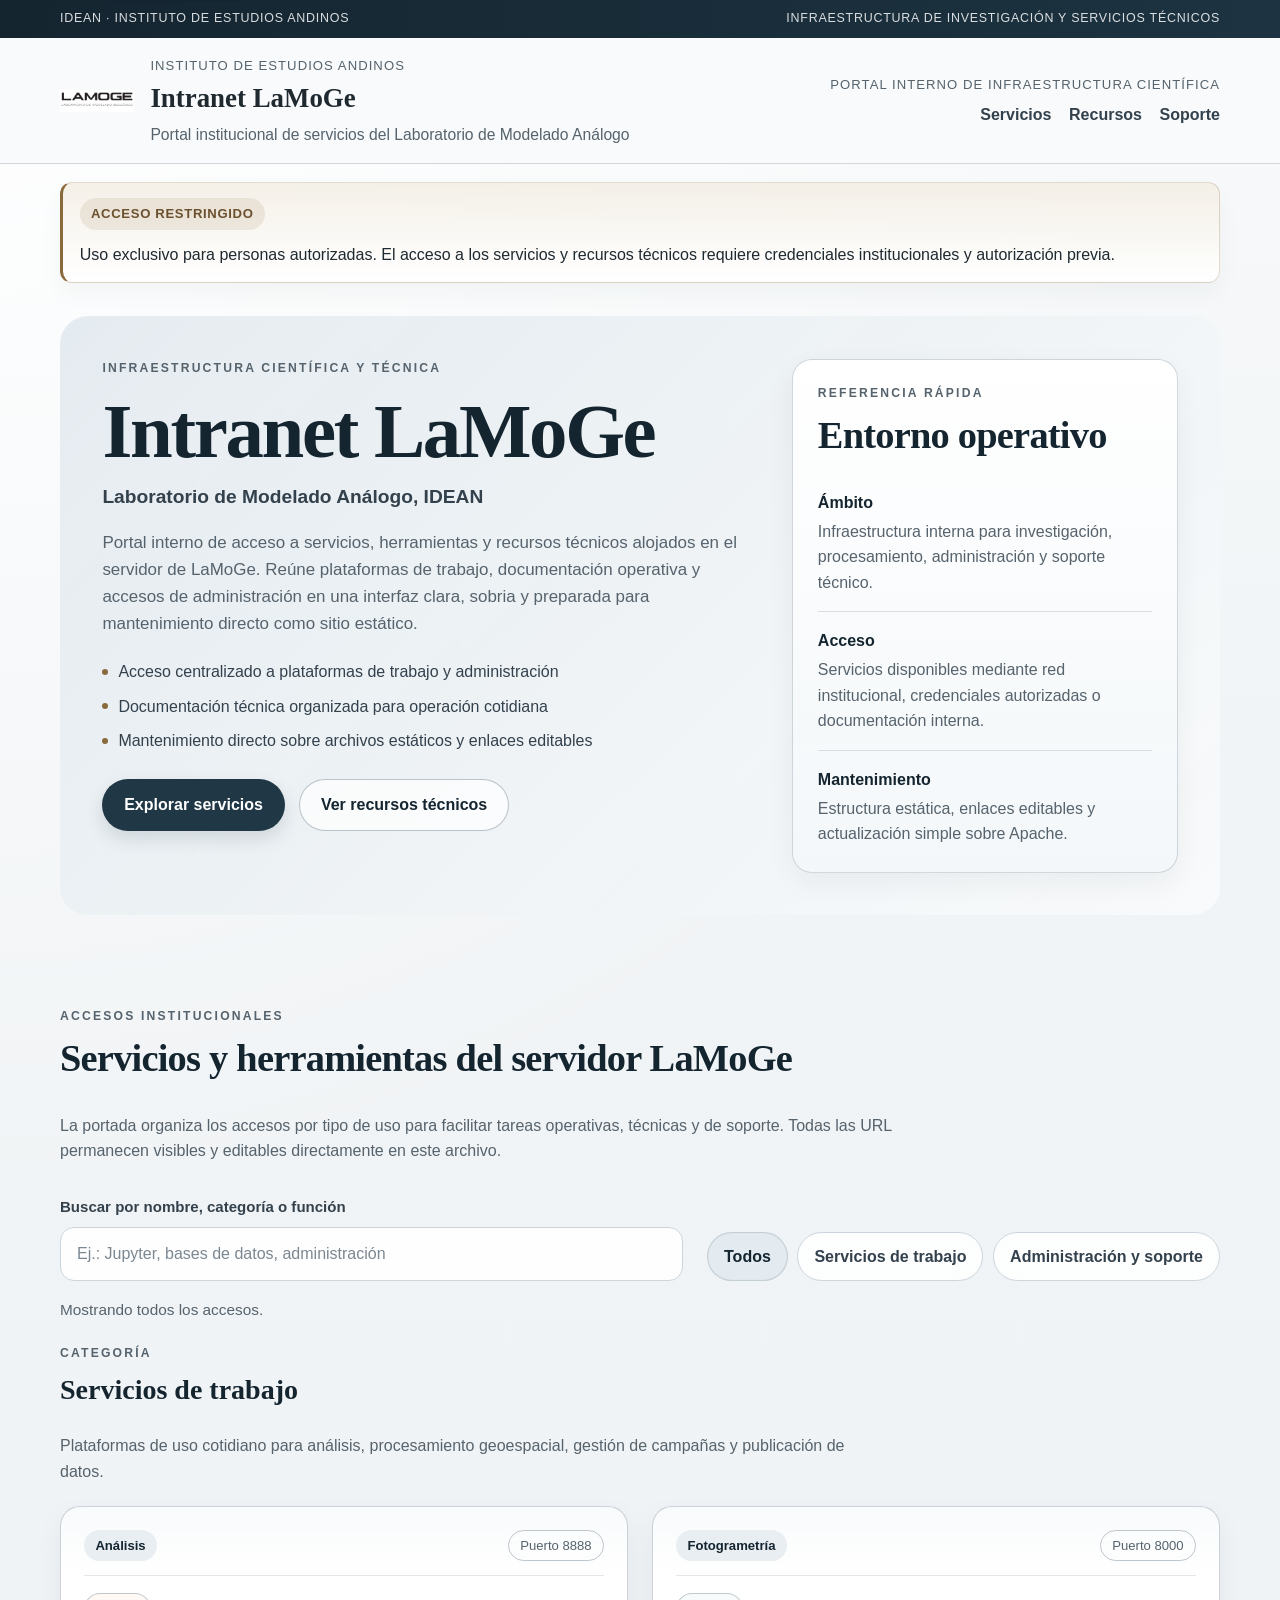
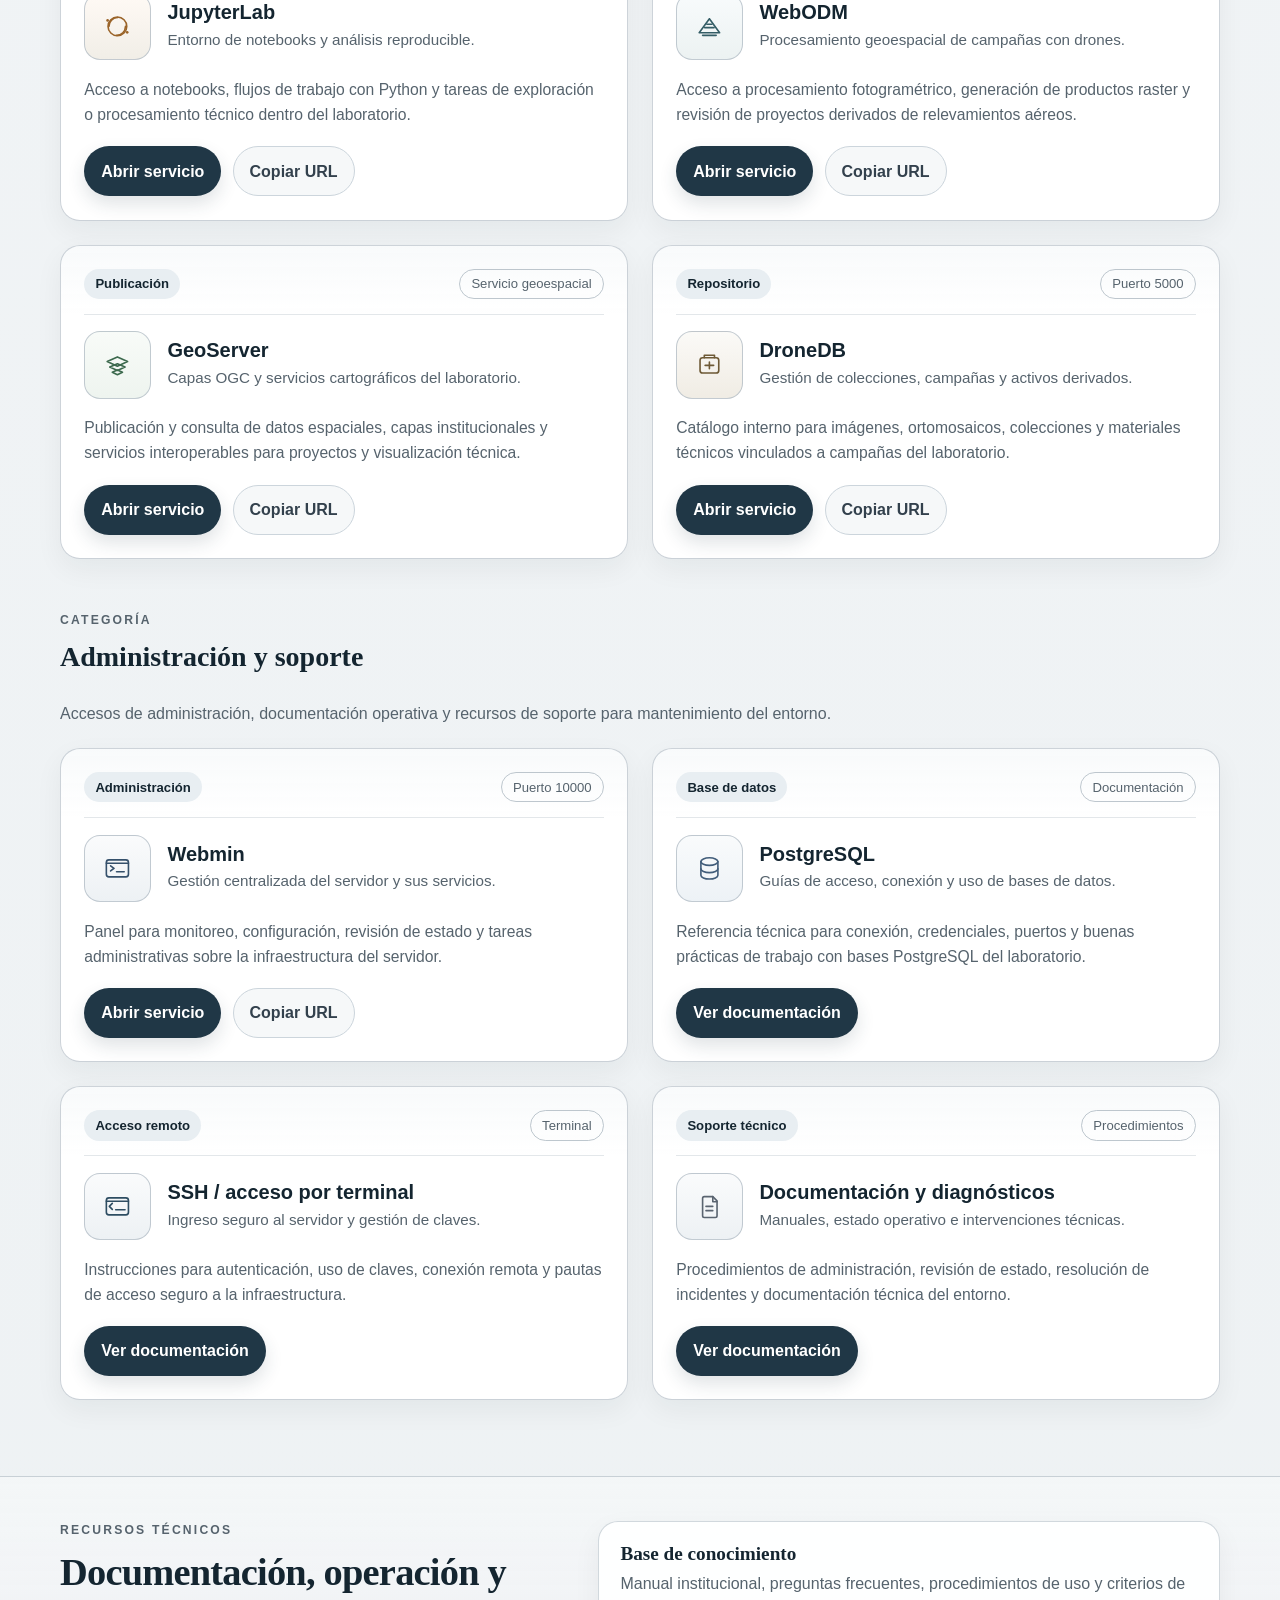
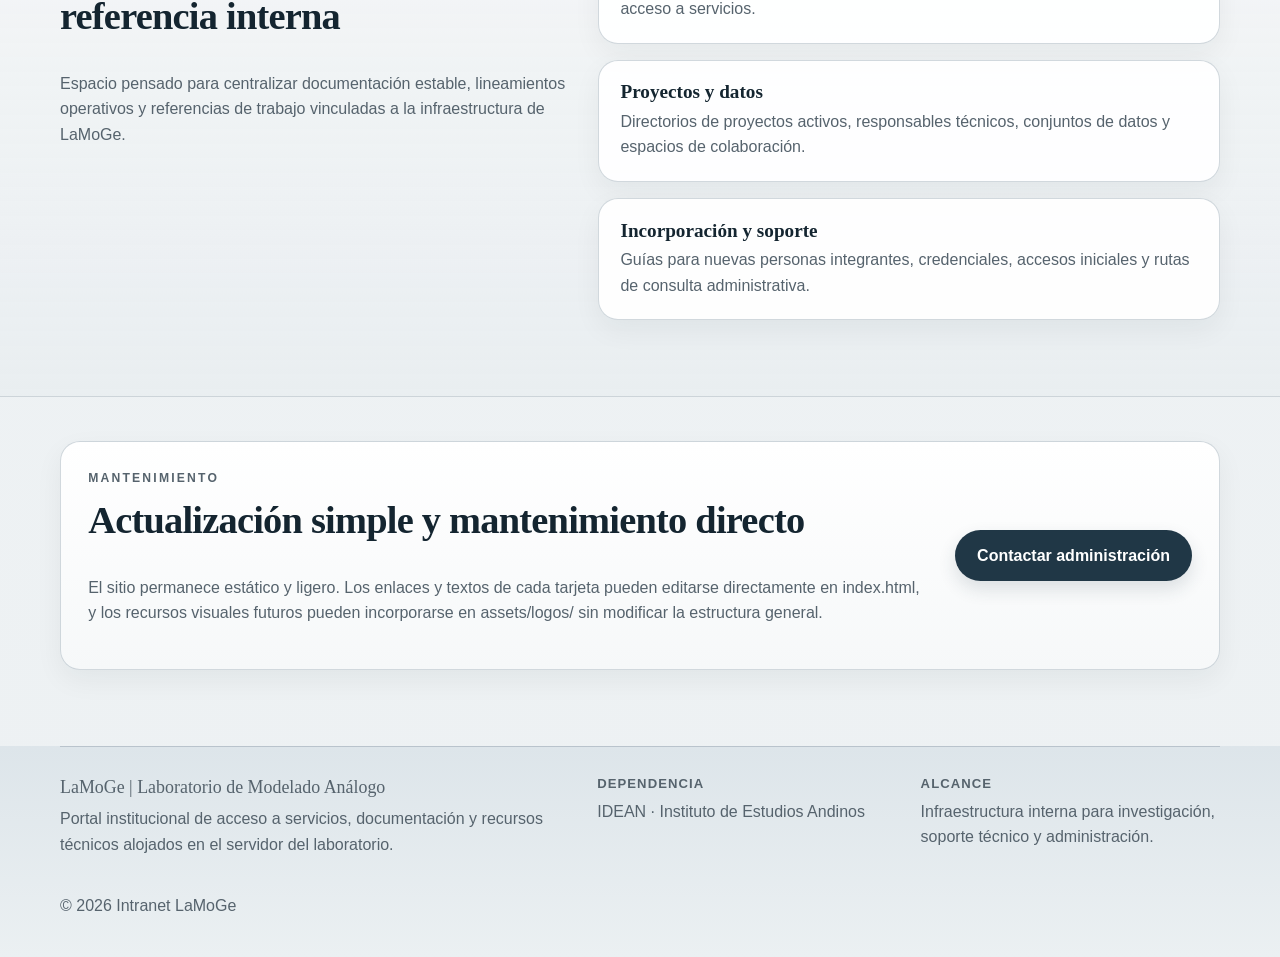
==== commit c9845212: "Mejora identificadores SVG de servicios" ====
--- a/index.html
+++ b/index.html
@@ -158,8 +158,13 @@
               <div class="service-brand">
                 <!-- Reemplazar este placeholder por un logo oficial en assets/logos/jupyterlab.svg cuando esté disponible. -->
                 <div class="card-icon card-icon-jupyter" aria-hidden="true">
-                  <span class="icon-ring"></span>
-                  <span class="icon-label">JL</span>
+                  <svg class="service-glyph" viewBox="0 0 48 48" focusable="false">
+                    <circle cx="24" cy="24" r="11"></circle>
+                    <path d="M14 24c0-5.8 4.7-10.5 10.5-10.5"></path>
+                    <path d="M33.5 24c0 5.8-4.7 10.5-10.5 10.5"></path>
+                    <circle cx="12.5" cy="17" r="1.6" class="service-dot"></circle>
+                    <circle cx="35.5" cy="31" r="1.6" class="service-dot"></circle>
+                  </svg>
                 </div>
                 <div>
                   <h4>JupyterLab</h4>
@@ -192,8 +197,12 @@
               <div class="service-brand">
                 <!-- Reemplazar este placeholder por un logo oficial en assets/logos/webodm.svg cuando esté disponible. -->
                 <div class="card-icon card-icon-webodm" aria-hidden="true">
-                  <span class="icon-grid"></span>
-                  <span class="icon-label">WO</span>
+                  <svg class="service-glyph" viewBox="0 0 48 48" focusable="false">
+                    <path d="M12 31.5 24 15l12 16.5Z"></path>
+                    <path d="M18.5 25.5h11"></path>
+                    <path d="M21 21.5h6"></path>
+                    <path d="M16 34.5h16"></path>
+                  </svg>
                 </div>
                 <div>
                   <h4>WebODM</h4>
@@ -226,8 +235,11 @@
               <div class="service-brand">
                 <!-- Reemplazar este placeholder por un logo oficial en assets/logos/geoserver.svg cuando esté disponible. -->
                 <div class="card-icon card-icon-geoserver" aria-hidden="true">
-                  <span class="icon-layers"></span>
-                  <span class="icon-label">GS</span>
+                  <svg class="service-glyph" viewBox="0 0 48 48" focusable="false">
+                    <path d="M12 19.5 24 14l12 5.5-12 5.5Z"></path>
+                    <path d="M15 26 24 22l9 4-9 4Z"></path>
+                    <path d="M18 32 24 29.5 30 32 24 35Z"></path>
+                  </svg>
                 </div>
                 <div>
                   <h4>GeoServer</h4>
@@ -260,8 +272,12 @@
               <div class="service-brand">
                 <!-- Reemplazar este placeholder por un logo oficial en assets/logos/dronedb.svg cuando esté disponible. -->
                 <div class="card-icon card-icon-dronedb" aria-hidden="true">
-                  <span class="icon-archive"></span>
-                  <span class="icon-label">DB</span>
+                  <svg class="service-glyph" viewBox="0 0 48 48" focusable="false">
+                    <rect x="13" y="15" width="22" height="18" rx="3"></rect>
+                    <path d="M18 15v-3h12v3"></path>
+                    <path d="M19 24h10"></path>
+                    <path d="M24 20v8"></path>
+                  </svg>
                 </div>
                 <div>
                   <h4>DroneDB</h4>
@@ -304,8 +320,12 @@
               <div class="service-brand">
                 <!-- Reemplazar este placeholder por un logo oficial en assets/logos/webmin.svg cuando esté disponible. -->
                 <div class="card-icon card-icon-webmin" aria-hidden="true">
-                  <span class="icon-console"></span>
-                  <span class="icon-label">WM</span>
+                  <svg class="service-glyph" viewBox="0 0 48 48" focusable="false">
+                    <rect x="11" y="14" width="26" height="20" rx="3"></rect>
+                    <path d="M16 21l4 3-4 3"></path>
+                    <path d="M23 28h9"></path>
+                    <path d="M11 18h26"></path>
+                  </svg>
                 </div>
                 <div>
                   <h4>Webmin</h4>
@@ -338,8 +358,11 @@
               <div class="service-brand">
                 <!-- Reemplazar este placeholder por un logo oficial en assets/logos/postgresql.svg cuando esté disponible. -->
                 <div class="card-icon card-icon-postgresql" aria-hidden="true">
-                  <span class="icon-database"></span>
-                  <span class="icon-label">PG</span>
+                  <svg class="service-glyph" viewBox="0 0 48 48" focusable="false">
+                    <ellipse cx="24" cy="16" rx="10" ry="4.5"></ellipse>
+                    <path d="M14 16v8.5c0 2.5 4.5 4.5 10 4.5s10-2 10-4.5V16"></path>
+                    <path d="M14 24.5V32c0 2.5 4.5 4.5 10 4.5s10-2 10-4.5v-7.5"></path>
+                  </svg>
                 </div>
                 <div>
                   <h4>PostgreSQL</h4>
@@ -365,8 +388,12 @@
               <div class="service-brand">
                 <!-- Reemplazar este placeholder por un logo oficial en assets/logos/ssh.svg cuando esté disponible. -->
                 <div class="card-icon card-icon-ssh" aria-hidden="true">
-                  <span class="icon-terminal"></span>
-                  <span class="icon-label">SSH</span>
+                  <svg class="service-glyph" viewBox="0 0 48 48" focusable="false">
+                    <rect x="11" y="14" width="26" height="20" rx="3"></rect>
+                    <path d="M18 20.5 14.5 24 18 27.5"></path>
+                    <path d="M22 28h11"></path>
+                    <path d="M11 18h26"></path>
+                  </svg>
                 </div>
                 <div>
                   <h4>SSH / acceso por terminal</h4>
@@ -392,8 +419,12 @@
               <div class="service-brand">
                 <!-- Reemplazar este placeholder por un logo oficial en assets/logos/documentacion.svg cuando esté disponible. -->
                 <div class="card-icon card-icon-docs" aria-hidden="true">
-                  <span class="icon-doc"></span>
-                  <span class="icon-label">DOC</span>
+                  <svg class="service-glyph" viewBox="0 0 48 48" focusable="false">
+                    <path d="M18 12.5h10l5 5V35a2 2 0 0 1-2 2H18a2 2 0 0 1-2-2V14.5a2 2 0 0 1 2-2Z"></path>
+                    <path d="M28 12.5v6h5"></path>
+                    <path d="M20 24h8"></path>
+                    <path d="M20 29h8"></path>
+                  </svg>
                 </div>
                 <div>
                   <h4>Documentación y diagnósticos</h4>
--- a/styles.css
+++ b/styles.css
@@ -697,7 +697,8 @@
 
 .card-icon {
   position: relative;
-  display: inline-flex;
+  display: inline-grid;
+  place-items: center;
   align-items: center;
   justify-content: center;
   width: 4.2rem;
@@ -710,161 +711,62 @@
   overflow: hidden;
 }
 
-.card-icon span {
-  position: absolute;
-}
-
-.icon-label {
-  position: relative;
-  z-index: 2;
-  font-size: 0.82rem;
-  font-weight: 800;
-  letter-spacing: 0.08em;
-}
-
-.icon-ring {
-  width: 2.2rem;
-  height: 2.2rem;
-  border: 3px solid #d98032;
-  border-radius: 999px;
-}
-
-.icon-grid {
-  width: 2.2rem;
-  height: 2.2rem;
-  background:
-    linear-gradient(90deg, transparent 31%, rgba(35, 56, 71, 0.22) 31%, rgba(35, 56, 71, 0.22) 35%, transparent 35%, transparent 65%, rgba(35, 56, 71, 0.22) 65%, rgba(35, 56, 71, 0.22) 69%, transparent 69%),
-    linear-gradient(transparent 31%, rgba(35, 56, 71, 0.22) 31%, rgba(35, 56, 71, 0.22) 35%, transparent 35%, transparent 65%, rgba(35, 56, 71, 0.22) 65%, rgba(35, 56, 71, 0.22) 69%, transparent 69%);
-  border-radius: 12px;
-}
-
-.icon-layers::before,
-.icon-layers::after,
-.icon-layers {
-  content: "";
-  display: block;
-  width: 2rem;
-  height: 0.42rem;
-  border-radius: 999px;
-  background: rgba(42, 112, 79, 0.8);
-}
-
-.icon-layers {
-  box-shadow:
-    0 -0.6rem 0 rgba(42, 112, 79, 0.28),
-    0 0.6rem 0 rgba(42, 112, 79, 0.48);
-}
-
-.icon-archive {
-  width: 2rem;
-  height: 1.55rem;
-  border: 2px solid rgba(35, 56, 71, 0.55);
-  border-top-width: 0.5rem;
-  border-radius: 0.35rem;
-}
-
-.icon-console {
-  width: 2.2rem;
-  height: 1.6rem;
-  border: 2px solid rgba(35, 56, 71, 0.55);
-  border-radius: 0.4rem;
-}
-
-.icon-console::before {
-  content: ">";
-  position: absolute;
-  top: 0.05rem;
-  left: 0.35rem;
-  color: rgba(35, 56, 71, 0.72);
-  font-size: 0.95rem;
-  font-weight: 700;
-}
-
-.icon-database,
-.icon-database::before,
-.icon-database::after {
-  content: "";
-  display: block;
-  width: 2rem;
-  height: 0.6rem;
-  border: 2px solid rgba(35, 56, 71, 0.52);
-  border-radius: 999px / 60%;
-  background: rgba(255, 255, 255, 0.55);
-}
-
-.icon-database {
-  box-shadow:
-    0 0.55rem 0 rgba(255, 255, 255, 0.65),
-    0 1.1rem 0 rgba(255, 255, 255, 0.75);
-}
-
-.icon-terminal::before,
-.icon-terminal::after {
-  position: absolute;
-  color: rgba(35, 56, 71, 0.72);
-  font-weight: 800;
-}
-
-.icon-terminal::before {
-  content: "$";
-  left: 0.92rem;
-  top: 0.9rem;
-  font-size: 1.2rem;
-}
-
-.icon-terminal::after {
-  content: "_";
-  right: 1rem;
-  bottom: 0.7rem;
-  font-size: 1.15rem;
-}
-
-.icon-doc {
-  width: 1.6rem;
-  height: 2rem;
-  border: 2px solid rgba(35, 56, 71, 0.52);
-  border-radius: 0.25rem;
-}
-
-.icon-doc::before,
-.icon-doc::after {
-  content: "";
-  position: absolute;
-  left: 1.35rem;
-  width: 0.9rem;
-  height: 2px;
-  background: rgba(35, 56, 71, 0.34);
-}
-
-.icon-doc::before {
-  top: 1.35rem;
-}
-
-.icon-doc::after {
-  top: 1.72rem;
+.service-glyph {
+  width: 2.55rem;
+  height: 2.55rem;
+}
+
+.service-glyph * {
+  fill: none;
+  stroke: currentColor;
+  stroke-width: 1.9;
+  stroke-linecap: round;
+  stroke-linejoin: round;
+}
+
+.service-glyph .service-dot {
+  fill: currentColor;
+  stroke: none;
 }
 
 .card-icon-jupyter {
   background: linear-gradient(180deg, #fffaf5, #f1eee7);
+  color: #9a6429;
 }
 
 .card-icon-webodm {
   background: linear-gradient(180deg, #f8fbfc, #ecf2f2);
+  color: #345d66;
 }
 
 .card-icon-geoserver {
   background: linear-gradient(180deg, #f8fbf8, #eef4ef);
+  color: #3d6a4e;
 }
 
 .card-icon-dronedb {
   background: linear-gradient(180deg, #fbfaf7, #f0ece4);
-}
-
-.card-icon-webmin,
-.card-icon-postgresql,
-.card-icon-ssh,
+  color: #6e5a36;
+}
+
+.card-icon-webmin {
+  background: linear-gradient(180deg, #fafbfc, #edf1f4);
+  color: #35506b;
+}
+
+.card-icon-postgresql {
+  background: linear-gradient(180deg, #f9fbfc, #edf2f6);
+  color: #415d7a;
+}
+
+.card-icon-ssh {
+  background: linear-gradient(180deg, #fafbfc, #edf1f4);
+  color: #2e4d62;
+}
+
 .card-icon-docs {
   background: linear-gradient(180deg, #fafbfc, #edf1f4);
+  color: #5a6470;
 }
 
 .service-card > p {
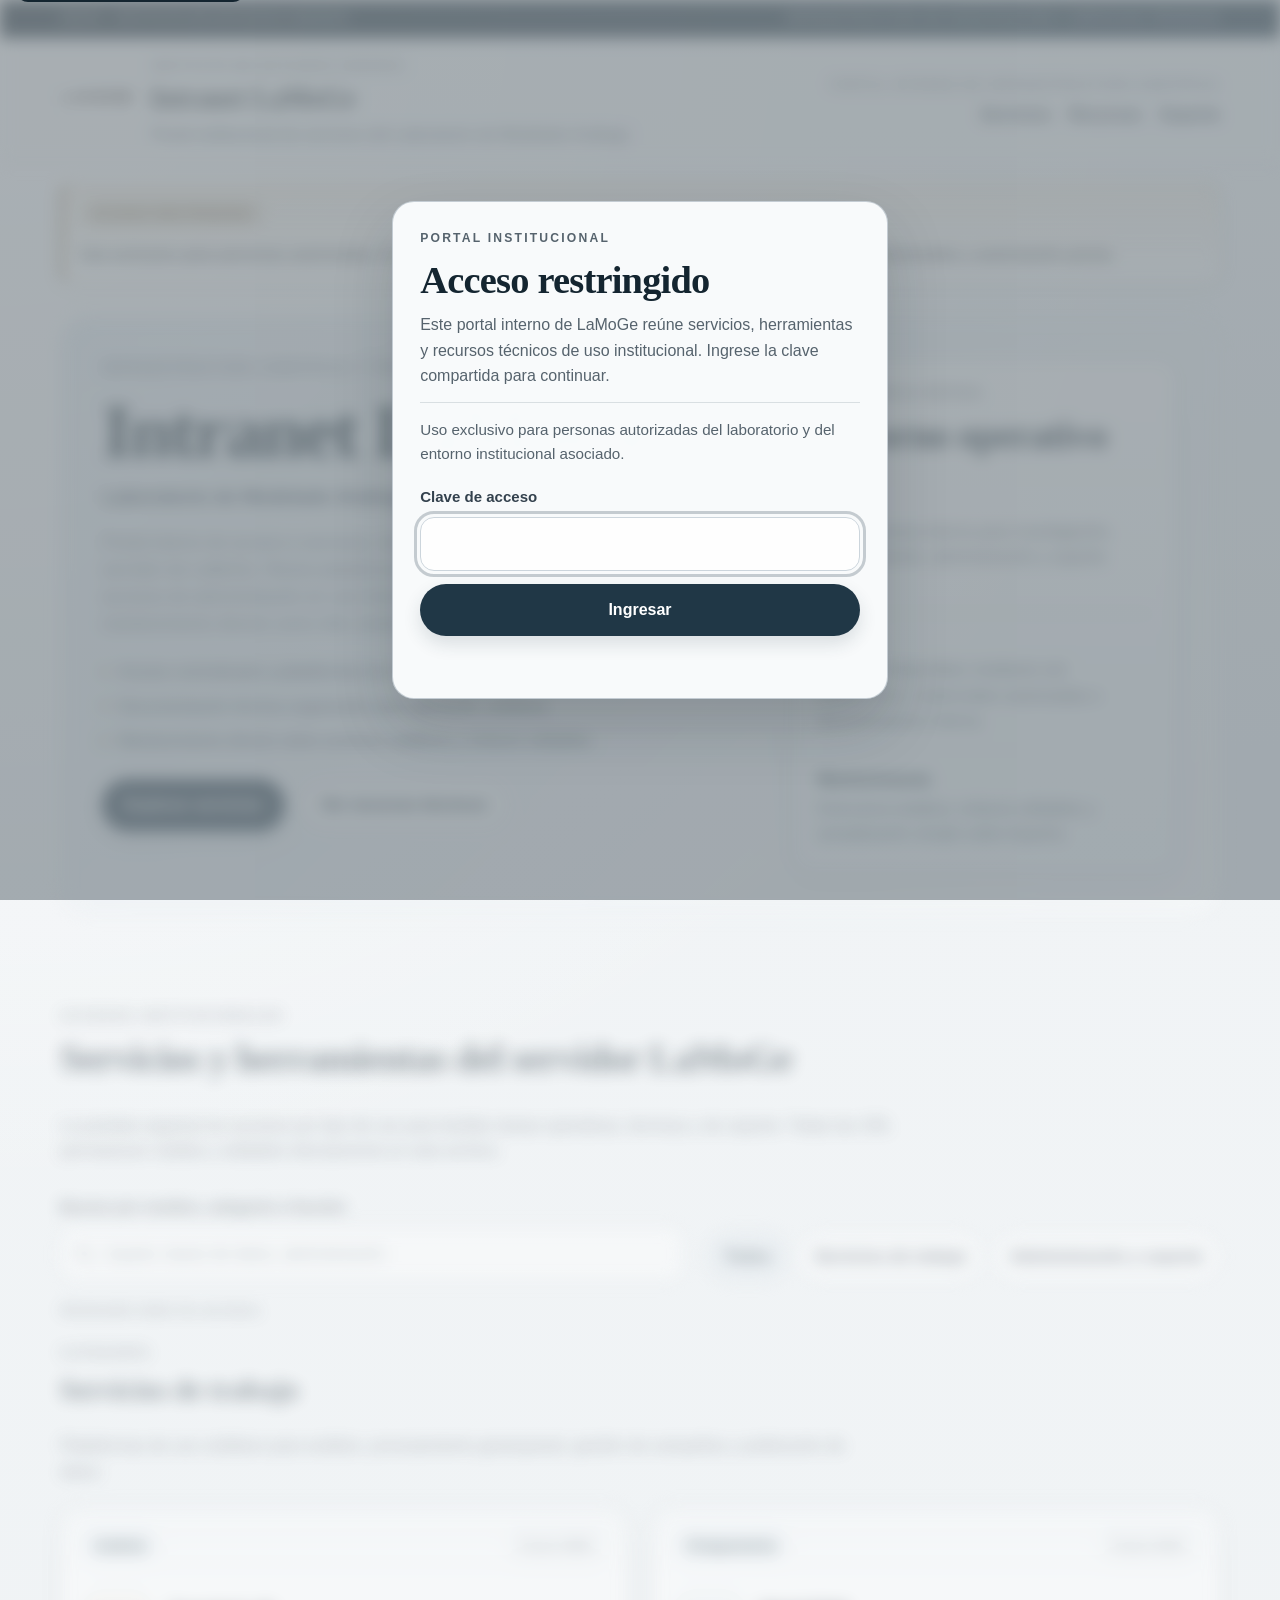
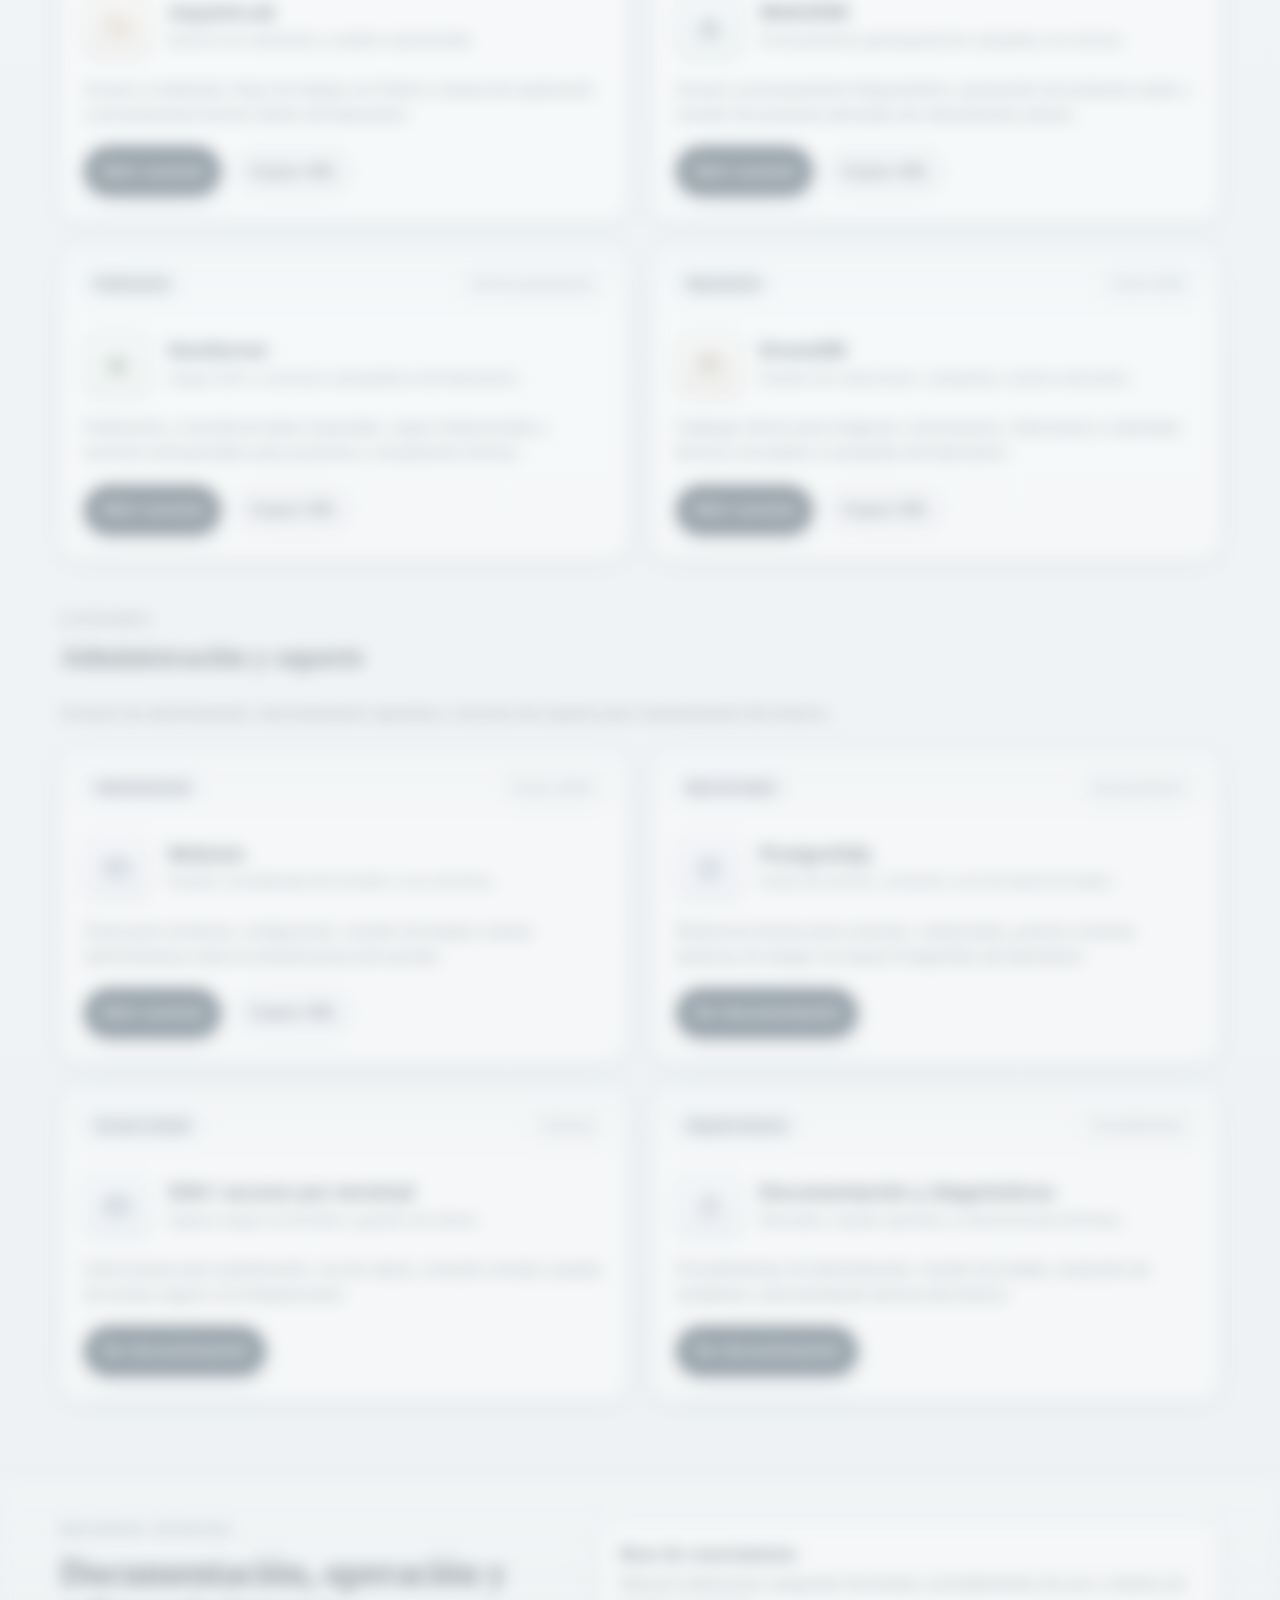
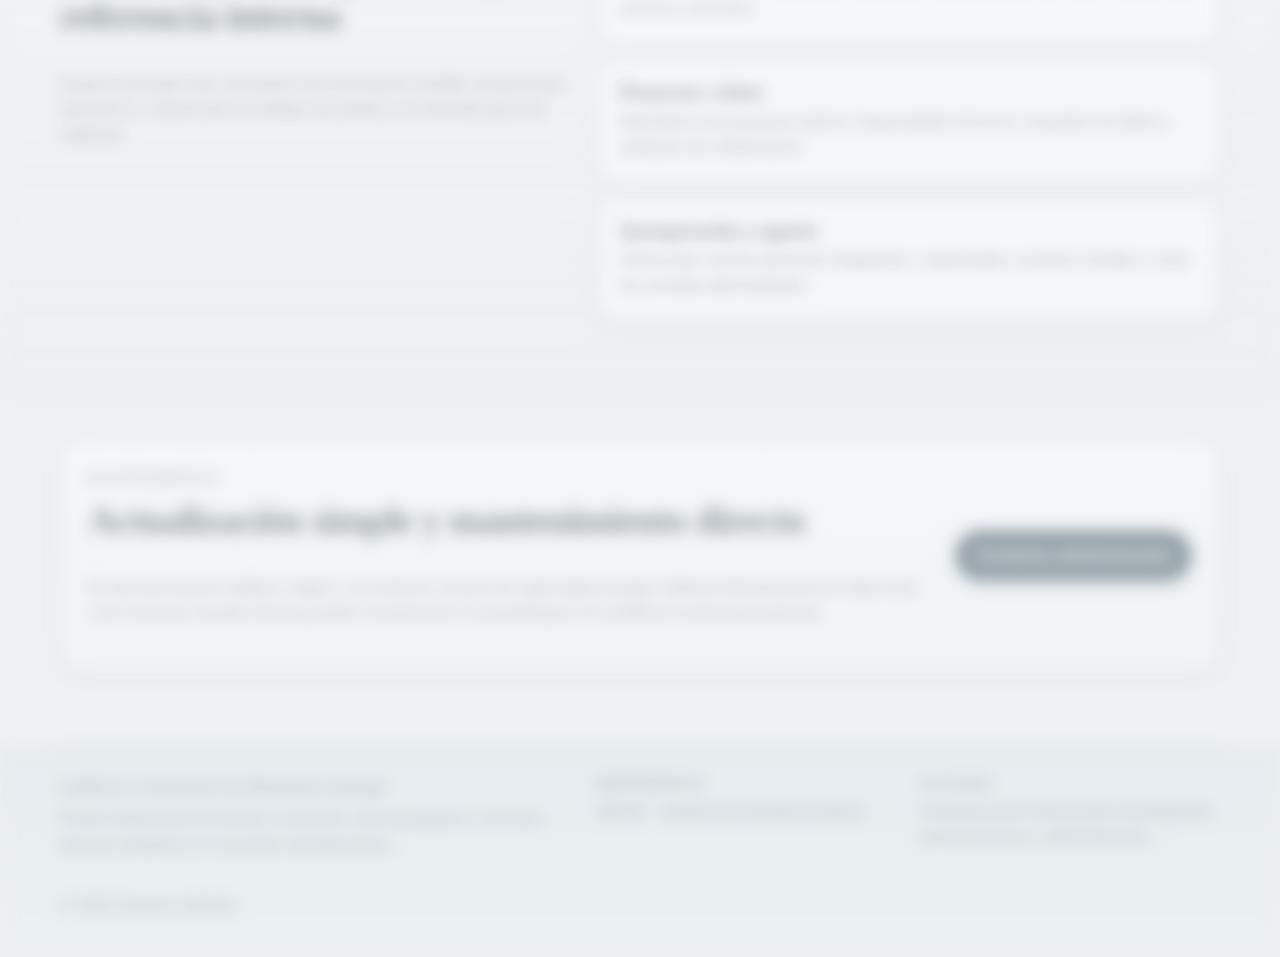
==== commit 6ea2fd21: "Agrega compuerta inicial de acceso" ====
--- a/index.html
+++ b/index.html
@@ -10,9 +10,40 @@
   >
   <link rel="stylesheet" href="styles.css">
 </head>
-<body id="top">
+<body id="top" class="is-locked">
   <a class="skip-link" href="#main-content">Saltar al contenido principal</a>
 
+  <!-- Reemplazar esta compuerta temporal por autenticación real del servidor cuando esté disponible. -->
+  <div class="access-gate" data-access-gate aria-hidden="false">
+    <div class="access-gate-dialog" role="dialog" aria-modal="true" aria-labelledby="access-gate-title" aria-describedby="access-gate-description">
+      <p class="eyebrow">Portal institucional</p>
+      <h2 id="access-gate-title">Acceso restringido</h2>
+      <p id="access-gate-description" class="access-gate-text">
+        Este portal interno de LaMoGe reúne servicios, herramientas y recursos técnicos de uso institucional.
+        Ingrese la clave compartida para continuar.
+      </p>
+      <p class="access-gate-note">Uso exclusivo para personas autorizadas del laboratorio y del entorno institucional asociado.</p>
+
+      <form class="access-gate-form" data-access-form>
+        <label class="search-field access-field" for="shared-password">
+          <span class="search-label">Clave de acceso</span>
+          <input
+            id="shared-password"
+            name="shared-password"
+            type="password"
+            autocomplete="current-password"
+            data-access-input
+            aria-describedby="access-gate-feedback"
+          >
+        </label>
+
+        <button class="button button-primary access-submit" type="submit">Ingresar</button>
+        <p class="access-feedback" id="access-gate-feedback" data-access-feedback aria-live="polite"></p>
+      </form>
+    </div>
+  </div>
+
+  <div class="page-shell" data-page-shell>
   <div class="site-banner">
     <div class="container site-banner-inner">
       <p>IDEAN · Instituto de Estudios Andinos</p>
@@ -505,6 +536,7 @@
       <p class="footer-copy">&copy; <span data-current-year></span> Intranet LaMoGe</p>
     </div>
   </footer>
+  </div>
 
   <script src="script.js"></script>
 </body>
--- a/styles.css
+++ b/styles.css
@@ -67,6 +67,10 @@
   display: none !important;
 }
 
+body.is-locked {
+  overflow: hidden;
+}
+
 /* Layout */
 .container {
   width: min(calc(100% - 2rem), var(--container));
@@ -91,6 +95,17 @@
   border-top: 1px solid rgba(174, 185, 194, 0.55);
   border-bottom: 1px solid rgba(174, 185, 194, 0.55);
   background: linear-gradient(180deg, rgba(245, 247, 248, 0.9), rgba(232, 237, 240, 0.76));
+}
+
+.page-shell {
+  transition: filter 0.18s ease, opacity 0.18s ease;
+}
+
+body.is-locked .page-shell {
+  filter: blur(8px);
+  opacity: 0.42;
+  pointer-events: none;
+  user-select: none;
 }
 
 /* Typography */
@@ -259,6 +274,75 @@
   box-shadow: var(--shadow-sm);
 }
 
+/* Access gate */
+.access-gate {
+  position: fixed;
+  inset: 0;
+  z-index: 80;
+  display: grid;
+  place-items: center;
+  padding: 1.25rem;
+  background: rgba(20, 37, 48, 0.36);
+}
+
+body:not(.is-locked) .access-gate {
+  display: none;
+}
+
+.access-gate-dialog {
+  width: min(100%, 31rem);
+  padding: 1.7rem;
+  border: 1px solid rgba(174, 185, 194, 0.7);
+  border-radius: 22px;
+  background: rgba(250, 252, 253, 0.98);
+  box-shadow: 0 28px 60px rgba(20, 31, 40, 0.18);
+}
+
+.access-gate-dialog h2 {
+  margin-bottom: 0.6rem;
+}
+
+.access-gate-text,
+.access-gate-note {
+  color: var(--muted);
+}
+
+.access-gate-text {
+  margin-bottom: 0.85rem;
+}
+
+.access-gate-note {
+  margin-bottom: 1.15rem;
+  padding-top: 0.9rem;
+  border-top: 1px solid rgba(174, 185, 194, 0.42);
+  font-size: 0.95rem;
+}
+
+.access-gate-form {
+  display: grid;
+  gap: 0.85rem;
+}
+
+.access-field input {
+  min-height: 3.1rem;
+}
+
+.access-submit {
+  width: 100%;
+}
+
+.access-feedback {
+  min-height: 1.35rem;
+  margin-bottom: 0;
+  color: #8b2f2f;
+  font-size: 0.94rem;
+  font-weight: 600;
+}
+
+.access-feedback.is-success {
+  color: #355a45;
+}
+
 /* Institutional band */
 .site-banner {
   background: linear-gradient(90deg, #142530, #1d3341);
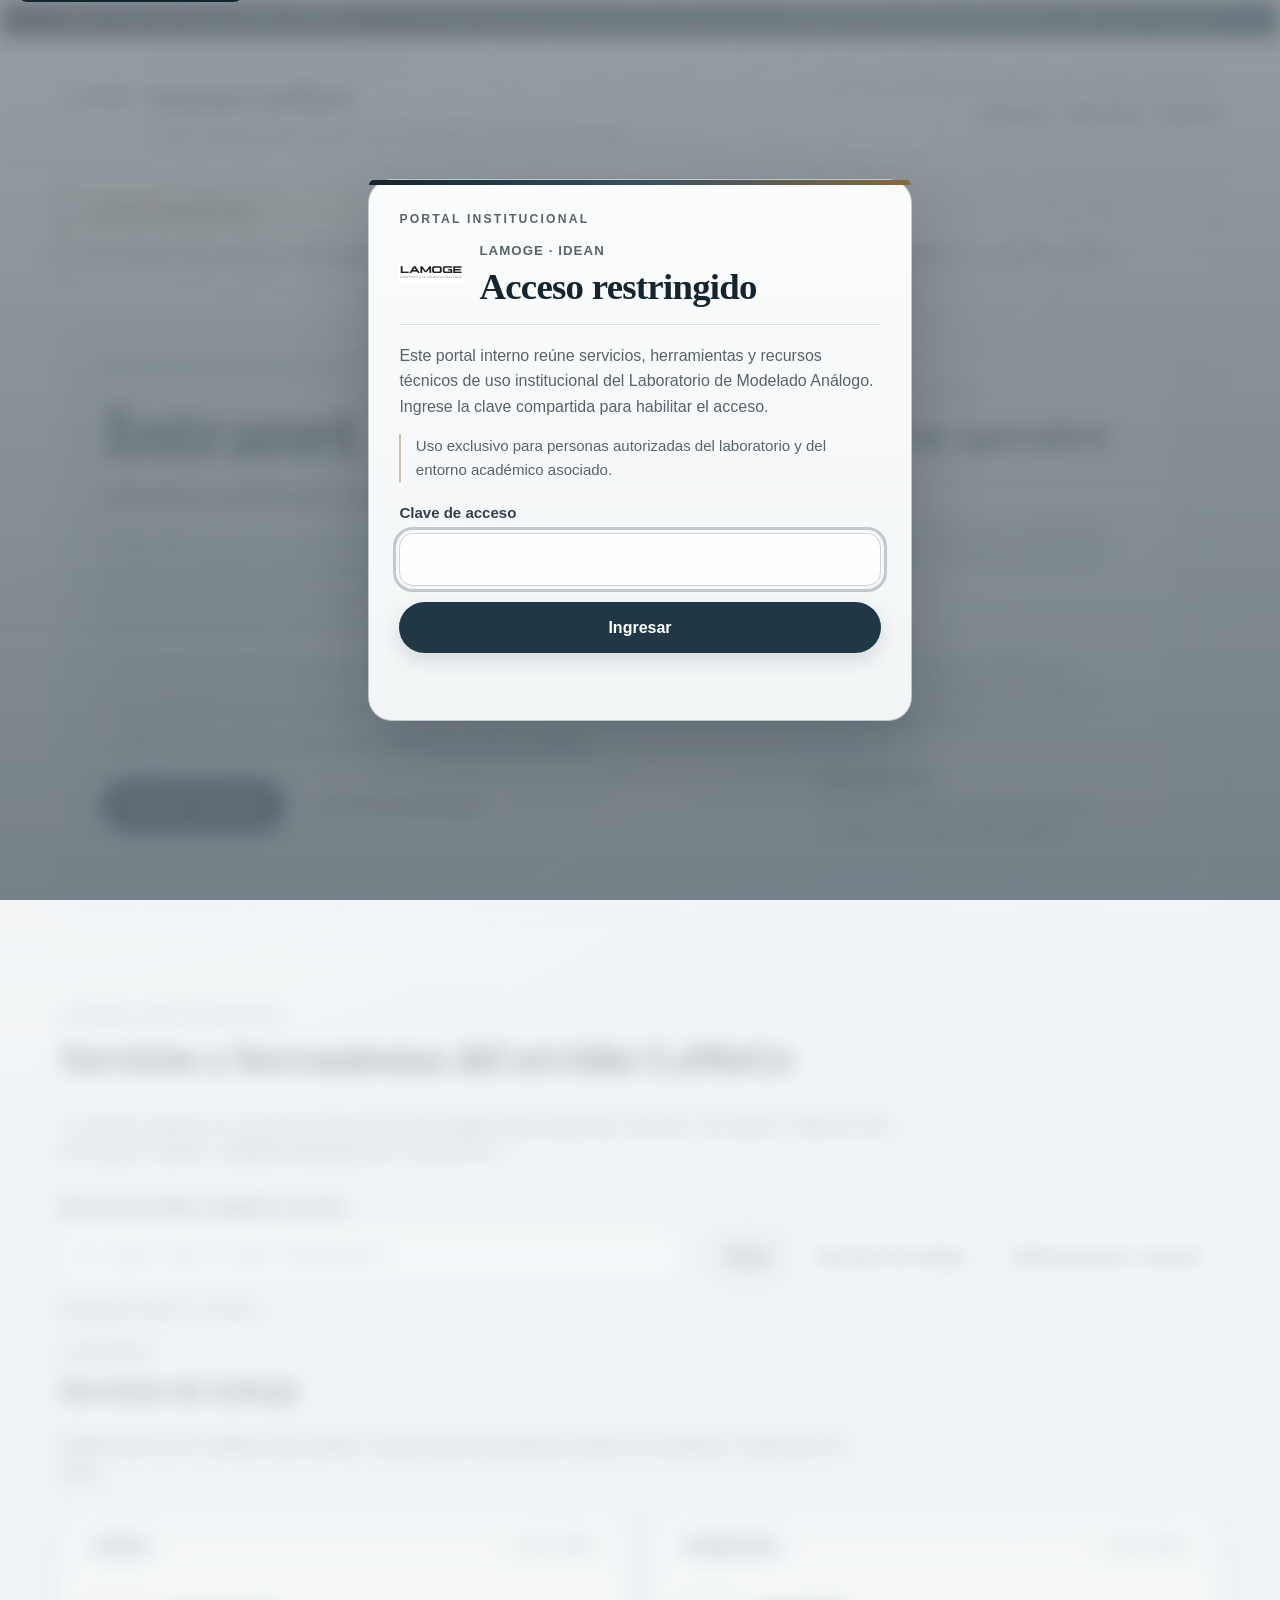
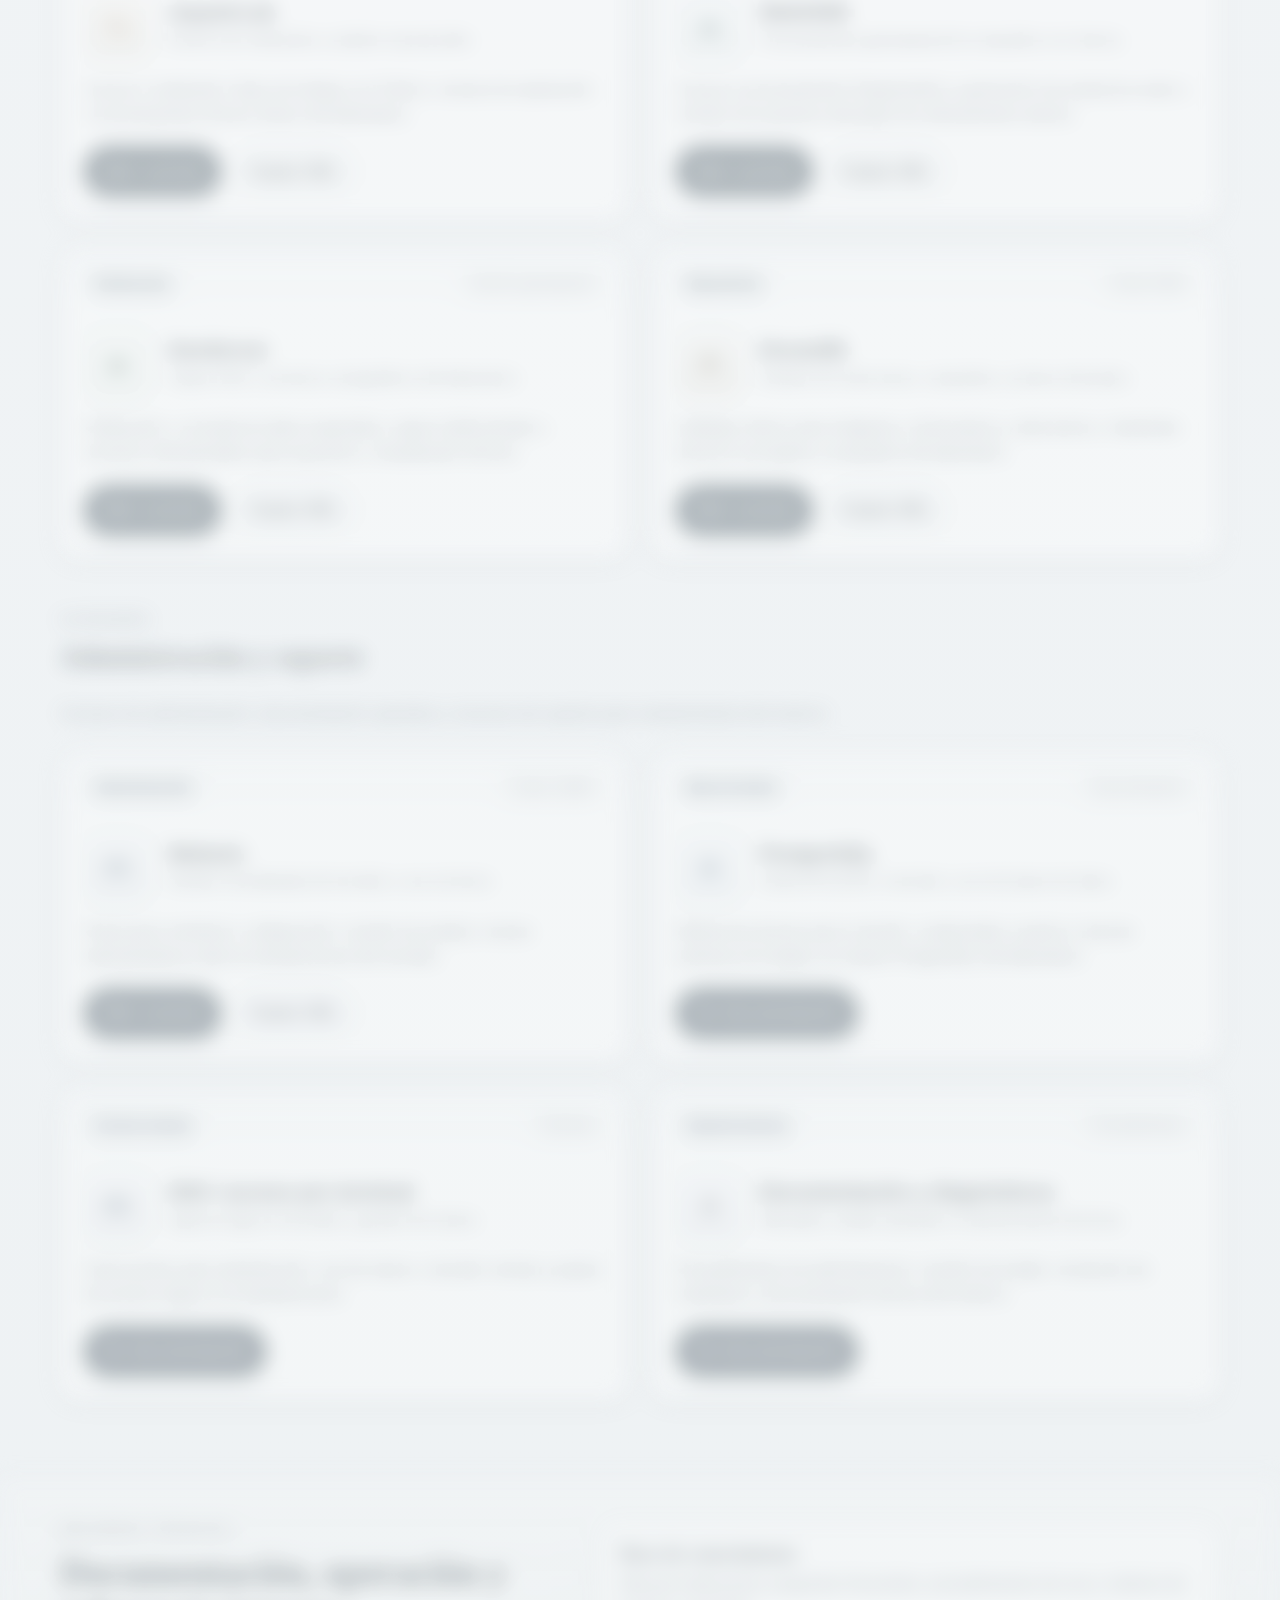
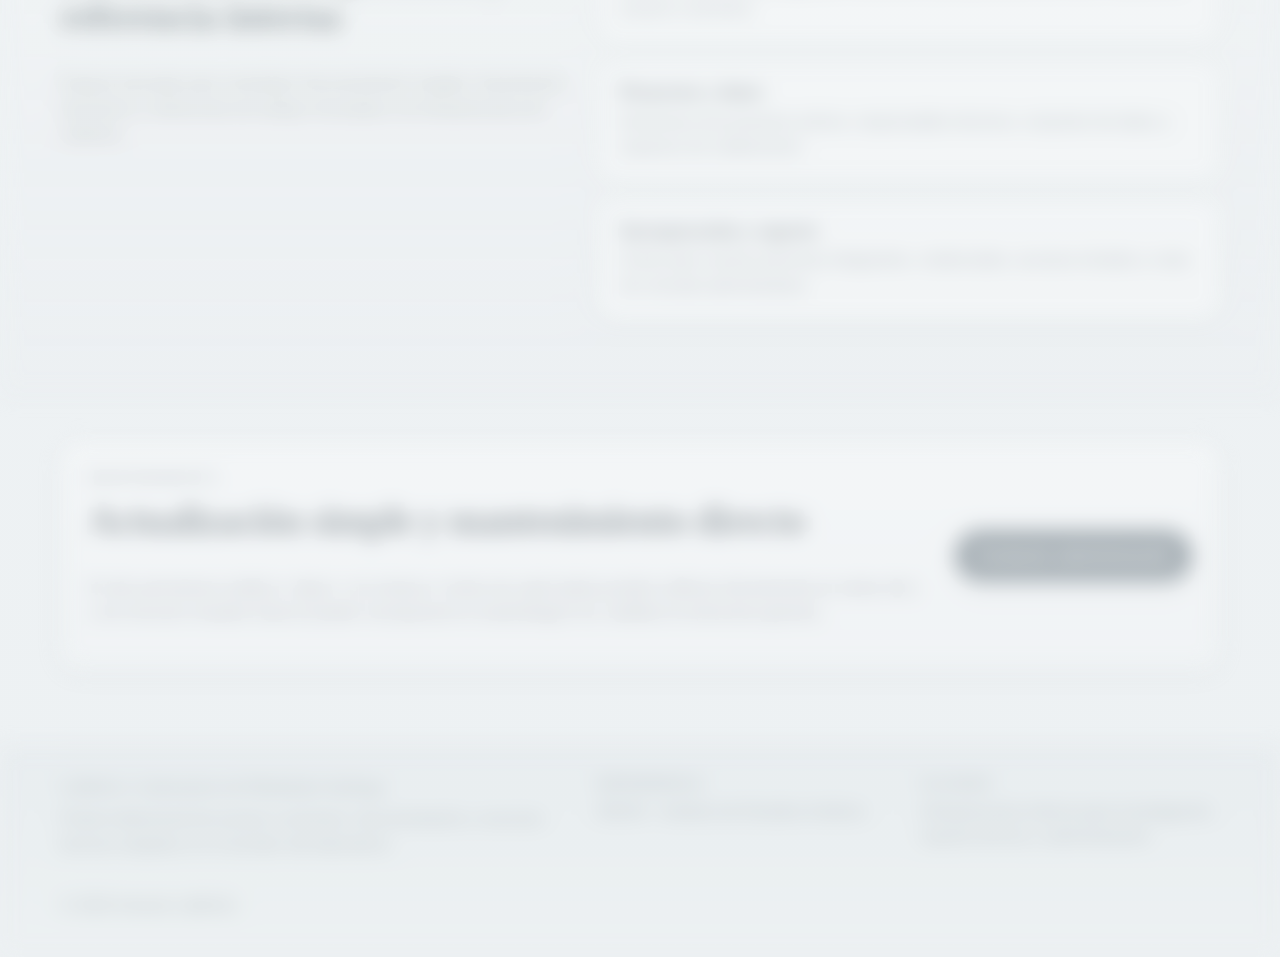
==== commit 4d8224ea: "Refina modal institucional de acceso" ====
--- a/index.html
+++ b/index.html
@@ -16,13 +16,24 @@
   <!-- Reemplazar esta compuerta temporal por autenticación real del servidor cuando esté disponible. -->
   <div class="access-gate" data-access-gate aria-hidden="false">
     <div class="access-gate-dialog" role="dialog" aria-modal="true" aria-labelledby="access-gate-title" aria-describedby="access-gate-description">
-      <p class="eyebrow">Portal institucional</p>
-      <h2 id="access-gate-title">Acceso restringido</h2>
-      <p id="access-gate-description" class="access-gate-text">
-        Este portal interno de LaMoGe reúne servicios, herramientas y recursos técnicos de uso institucional.
-        Ingrese la clave compartida para continuar.
-      </p>
-      <p class="access-gate-note">Uso exclusivo para personas autorizadas del laboratorio y del entorno institucional asociado.</p>
+      <div class="access-gate-header">
+        <p class="eyebrow">Portal institucional</p>
+        <div class="access-gate-brand">
+          <img src="assets/lamoge-logo.png" alt="" width="72" height="72" aria-hidden="true">
+          <div>
+            <p class="access-gate-kicker">LaMoGe · IDEAN</p>
+            <h2 id="access-gate-title">Acceso restringido</h2>
+          </div>
+        </div>
+      </div>
+
+      <div class="access-gate-body">
+        <p id="access-gate-description" class="access-gate-text">
+          Este portal interno reúne servicios, herramientas y recursos técnicos de uso institucional del Laboratorio de Modelado Análogo.
+          Ingrese la clave compartida para habilitar el acceso.
+        </p>
+        <p class="access-gate-note">Uso exclusivo para personas autorizadas del laboratorio y del entorno académico asociado.</p>
+      </div>
 
       <form class="access-gate-form" data-access-form>
         <label class="search-field access-field" for="shared-password">
--- a/styles.css
+++ b/styles.css
@@ -102,8 +102,8 @@
 }
 
 body.is-locked .page-shell {
-  filter: blur(8px);
-  opacity: 0.42;
+  filter: blur(10px) saturate(0.8);
+  opacity: 0.34;
   pointer-events: none;
   user-select: none;
 }
@@ -282,7 +282,9 @@
   display: grid;
   place-items: center;
   padding: 1.25rem;
-  background: rgba(20, 37, 48, 0.36);
+  background:
+    linear-gradient(180deg, rgba(20, 37, 48, 0.44), rgba(20, 37, 48, 0.56)),
+    radial-gradient(circle at top, rgba(255, 255, 255, 0.08), transparent 48%);
 }
 
 body:not(.is-locked) .access-gate {
@@ -290,16 +292,58 @@
 }
 
 .access-gate-dialog {
-  width: min(100%, 31rem);
-  padding: 1.7rem;
-  border: 1px solid rgba(174, 185, 194, 0.7);
-  border-radius: 22px;
-  background: rgba(250, 252, 253, 0.98);
-  box-shadow: 0 28px 60px rgba(20, 31, 40, 0.18);
+  position: relative;
+  width: min(100%, 34rem);
+  padding: 1.9rem;
+  border: 1px solid rgba(174, 185, 194, 0.78);
+  border-radius: 24px;
+  background:
+    linear-gradient(180deg, rgba(252, 253, 253, 0.99), rgba(245, 248, 249, 0.98));
+  box-shadow: 0 28px 70px rgba(11, 20, 27, 0.22);
+}
+
+.access-gate-dialog::before {
+  content: "";
+  position: absolute;
+  inset: 0 0 auto 0;
+  height: 5px;
+  border-radius: 24px 24px 0 0;
+  background: linear-gradient(90deg, var(--primary-deep), #365266, var(--accent));
+}
+
+.access-gate-header {
+  padding-bottom: 1.05rem;
+  border-bottom: 1px solid rgba(174, 185, 194, 0.42);
+}
+
+.access-gate-brand {
+  display: grid;
+  grid-template-columns: auto minmax(0, 1fr);
+  gap: 1rem;
+  align-items: center;
+}
+
+.access-gate-brand img {
+  width: 4rem;
+  height: auto;
+}
+
+.access-gate-kicker {
+  margin-bottom: 0.28rem;
+  color: var(--muted);
+  font-size: 0.83rem;
+  font-weight: 700;
+  letter-spacing: 0.08em;
+  text-transform: uppercase;
 }
 
 .access-gate-dialog h2 {
-  margin-bottom: 0.6rem;
+  margin-bottom: 0;
+  font-size: clamp(1.7rem, 4vw, 2.3rem);
+}
+
+.access-gate-body {
+  padding: 1.1rem 0 1rem;
 }
 
 .access-gate-text,
@@ -308,27 +352,32 @@
 }
 
 .access-gate-text {
-  margin-bottom: 0.85rem;
+  margin-bottom: 0.9rem;
+  font-size: 1rem;
 }
 
 .access-gate-note {
-  margin-bottom: 1.15rem;
-  padding-top: 0.9rem;
-  border-top: 1px solid rgba(174, 185, 194, 0.42);
-  font-size: 0.95rem;
+  margin-bottom: 0;
+  padding-left: 0.9rem;
+  border-left: 2px solid rgba(138, 106, 61, 0.38);
+  font-size: 0.94rem;
 }
 
 .access-gate-form {
   display: grid;
-  gap: 0.85rem;
+  gap: 0.95rem;
+  padding-top: 0.15rem;
 }
 
 .access-field input {
   min-height: 3.1rem;
+  border-radius: 14px;
+  background: rgba(255, 255, 255, 0.96);
 }
 
 .access-submit {
   width: 100%;
+  min-height: 3.05rem;
 }
 
 .access-feedback {
@@ -1002,6 +1051,28 @@
     width: min(calc(100% - 1.25rem), var(--container));
   }
 
+  .access-gate {
+    padding: 0.9rem;
+  }
+
+  .access-gate-dialog {
+    padding: 1.35rem;
+    border-radius: 20px;
+  }
+
+  .access-gate-dialog::before {
+    border-radius: 20px 20px 0 0;
+  }
+
+  .access-gate-brand {
+    grid-template-columns: 1fr;
+    gap: 0.75rem;
+  }
+
+  .access-gate-brand img {
+    width: 3.25rem;
+  }
+
   .brand {
     align-items: flex-start;
   }
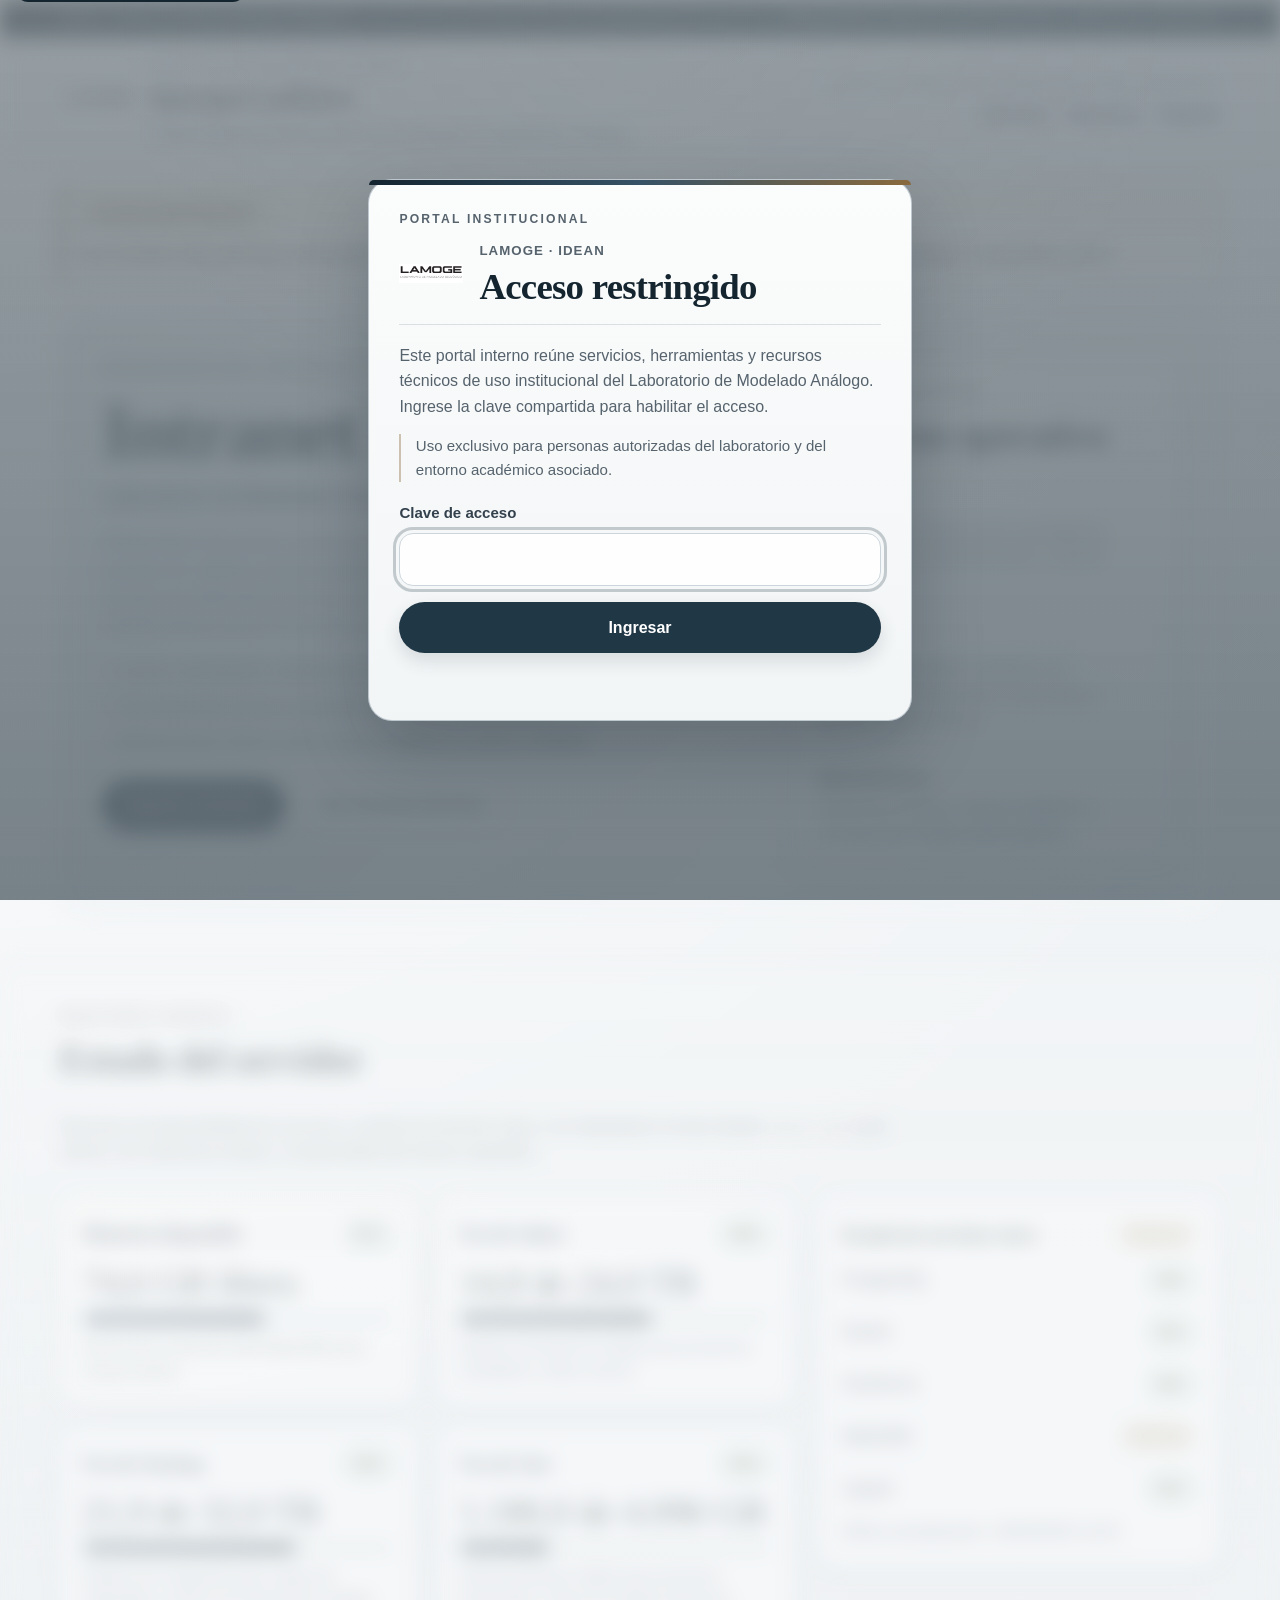
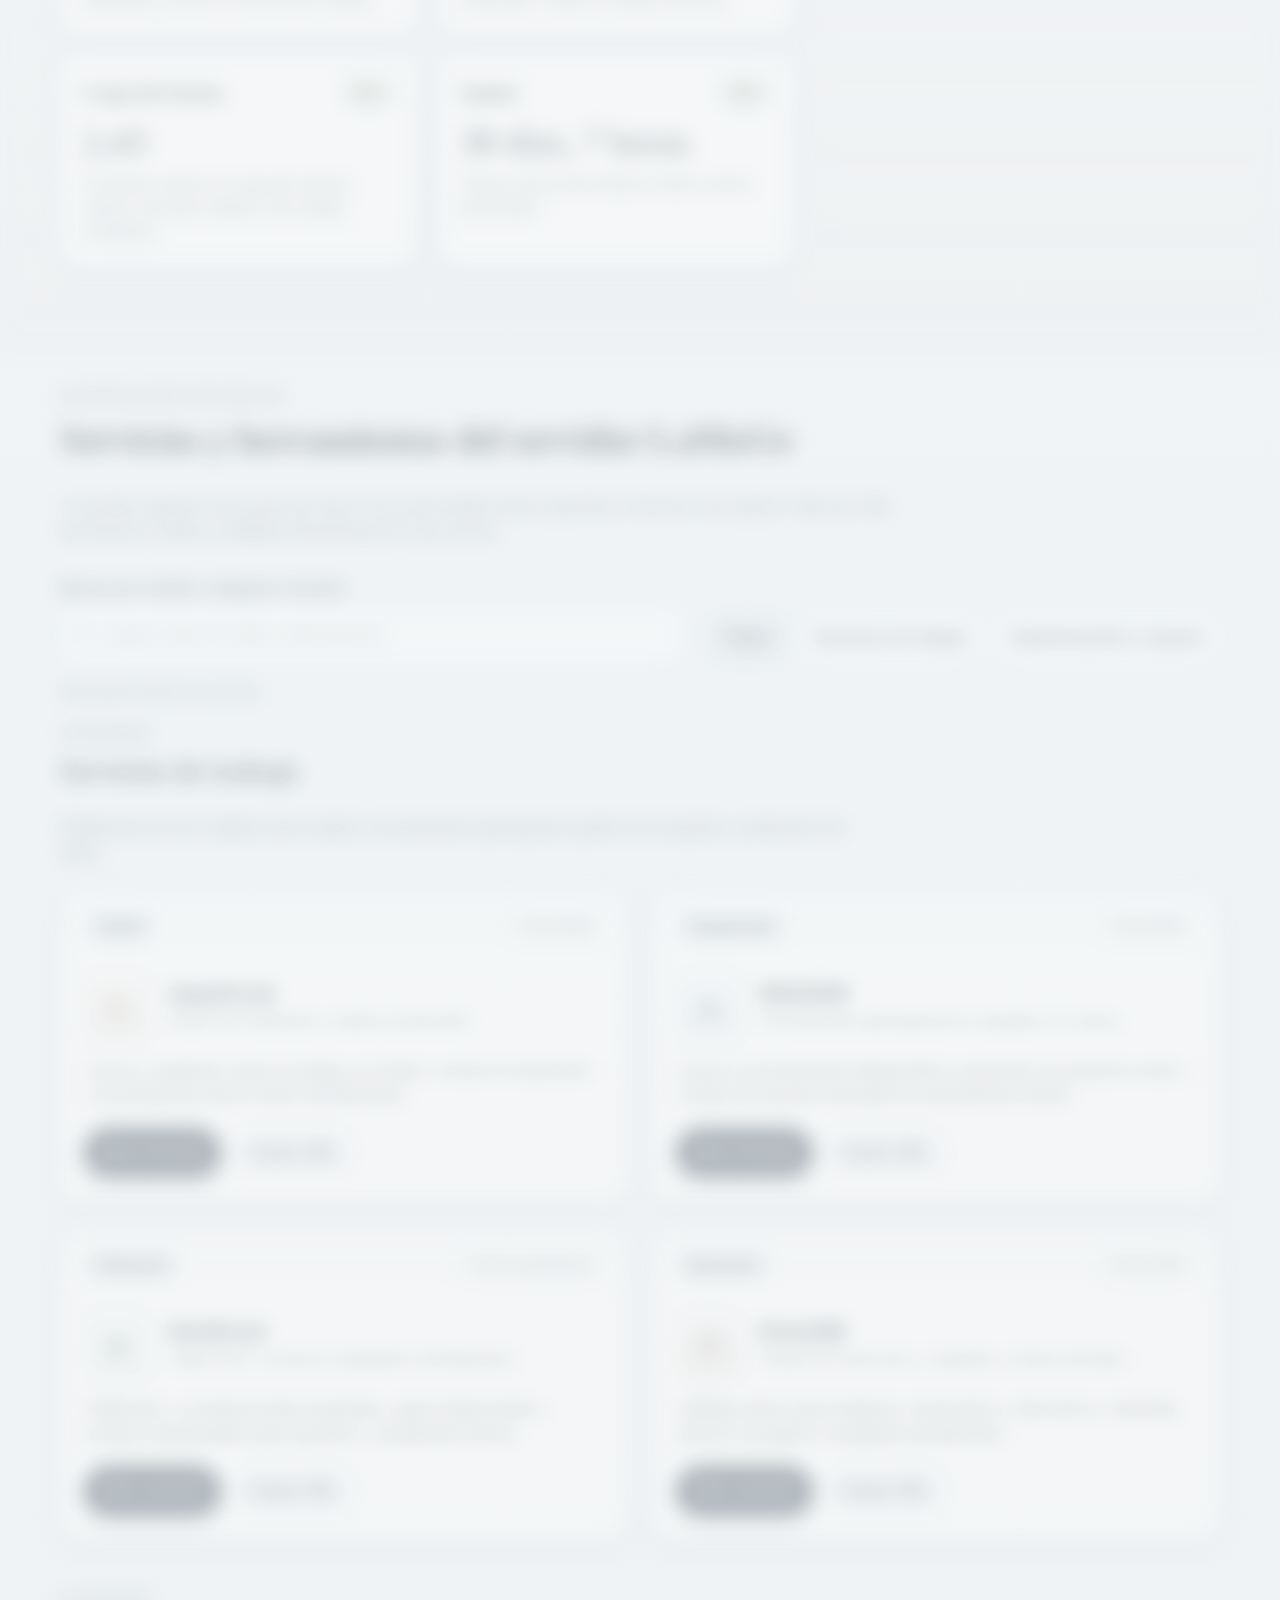
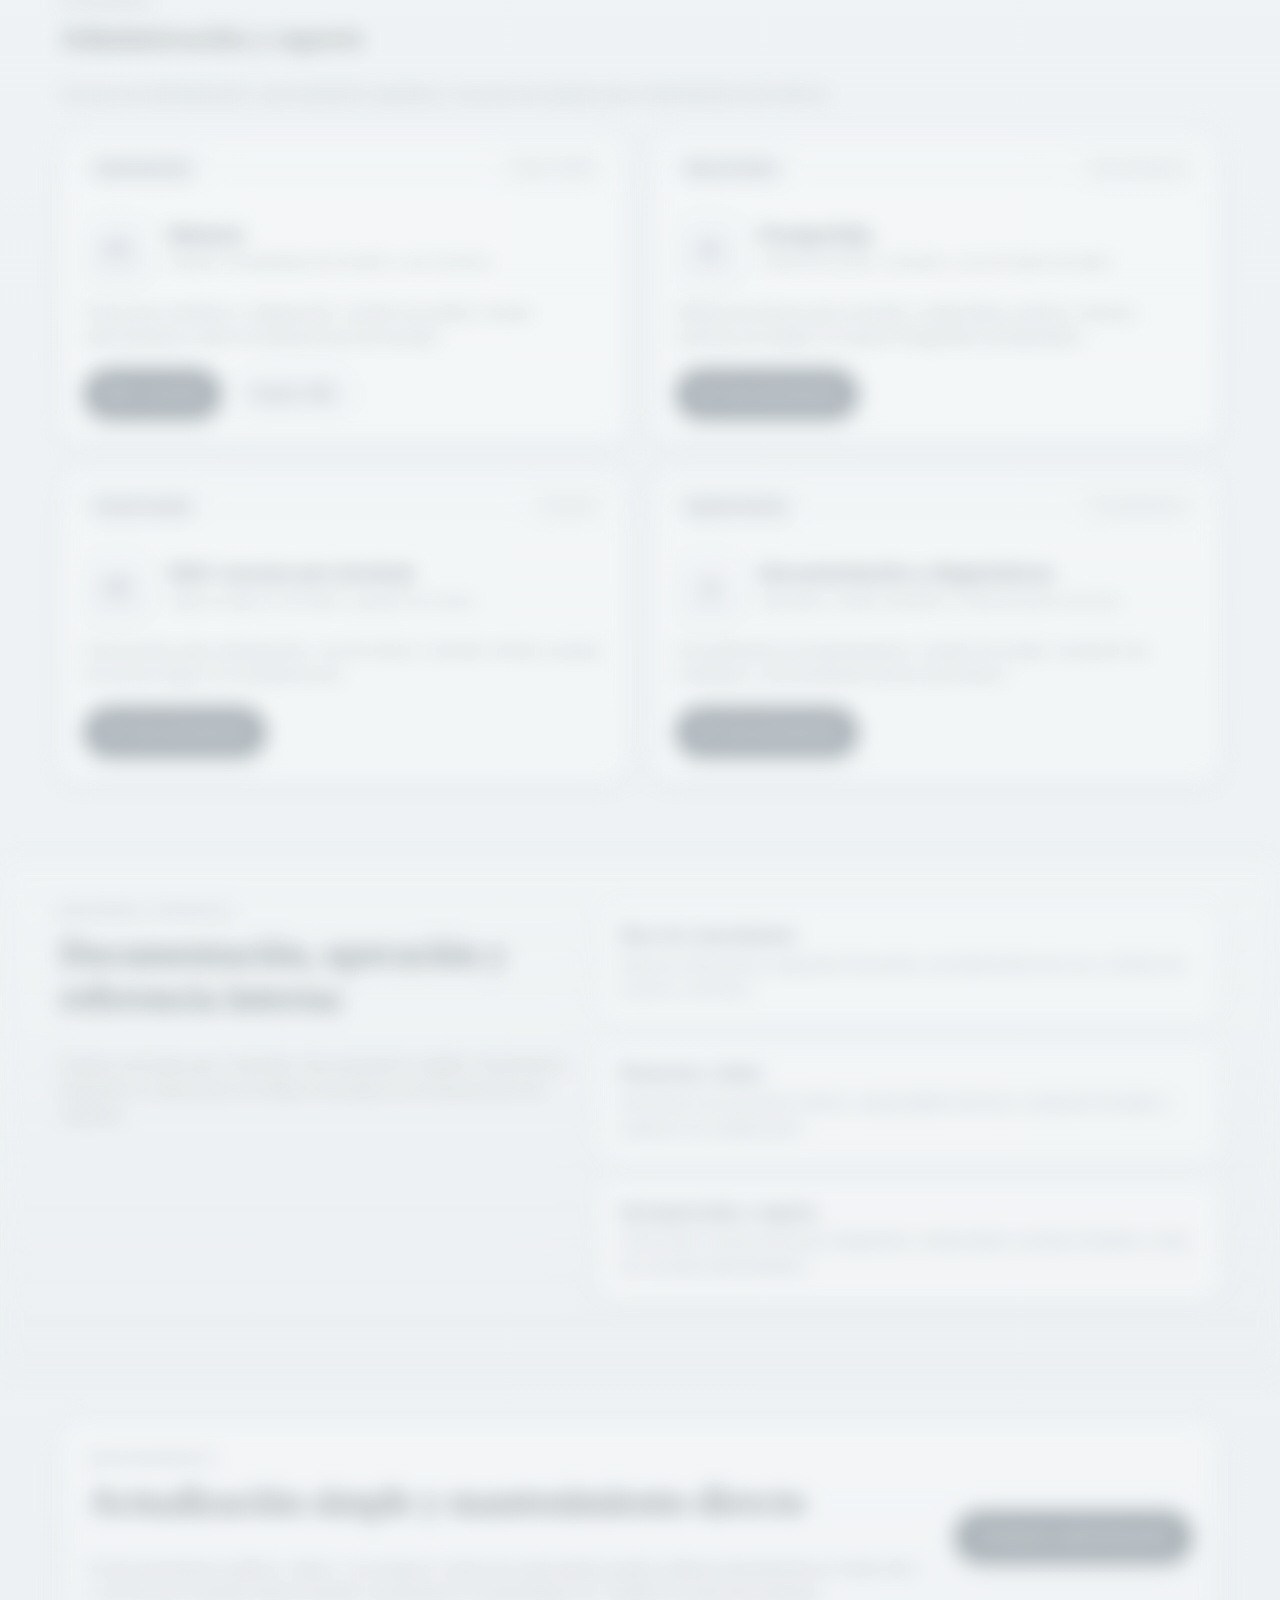
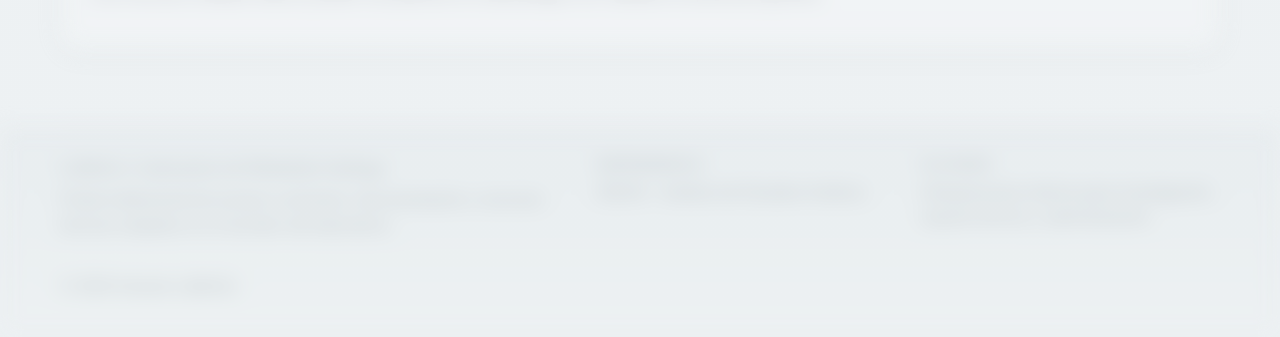
==== commit fb03ea41: "Agrega dashboard de estado y generador JSON" ====
--- a/index.html
+++ b/index.html
@@ -146,6 +146,97 @@
       </div>
     </section>
 
+    <section class="server-status section section-muted" id="server-status" aria-labelledby="server-status-title">
+      <div class="container">
+        <div class="section-heading">
+          <p class="eyebrow">Monitoreo general</p>
+          <h2 id="server-status-title">Estado del servidor</h2>
+          <p>
+            Resumen de disponibilidad de recursos y estado de servicios clave. Los indicadores se leen desde
+            <code>status.json</code> para ofrecer una referencia simple y comprensible del entorno operativo.
+          </p>
+        </div>
+
+        <div class="status-shell" data-status-shell>
+          <div class="status-grid" data-status-metrics>
+            <article class="status-card">
+              <div class="status-card-head">
+                <h3>Memoria disponible</h3>
+                <span class="status-pill">Cargando</span>
+              </div>
+              <p class="status-value">--</p>
+              <div class="status-meter" aria-hidden="true"><span style="width: 0%"></span></div>
+              <p class="status-help">Esperando datos del servidor.</p>
+            </article>
+
+            <article class="status-card">
+              <div class="status-card-head">
+                <h3>Uso de /datos</h3>
+                <span class="status-pill">Cargando</span>
+              </div>
+              <p class="status-value">--</p>
+              <div class="status-meter" aria-hidden="true"><span style="width: 0%"></span></div>
+              <p class="status-help">Esperando datos del servidor.</p>
+            </article>
+
+            <article class="status-card">
+              <div class="status-card-head">
+                <h3>Uso de /backup</h3>
+                <span class="status-pill">Cargando</span>
+              </div>
+              <p class="status-value">--</p>
+              <div class="status-meter" aria-hidden="true"><span style="width: 0%"></span></div>
+              <p class="status-help">Esperando datos del servidor.</p>
+            </article>
+
+            <article class="status-card">
+              <div class="status-card-head">
+                <h3>Uso de /fast</h3>
+                <span class="status-pill">Cargando</span>
+              </div>
+              <p class="status-value">--</p>
+              <div class="status-meter" aria-hidden="true"><span style="width: 0%"></span></div>
+              <p class="status-help">Esperando datos del servidor.</p>
+            </article>
+
+            <article class="status-card status-card-compact">
+              <div class="status-card-head">
+                <h3>Carga del sistema</h3>
+                <span class="status-pill">Cargando</span>
+              </div>
+              <p class="status-value">--</p>
+              <p class="status-help">Esperando datos del servidor.</p>
+            </article>
+
+            <article class="status-card status-card-compact">
+              <div class="status-card-head">
+                <h3>Uptime</h3>
+                <span class="status-pill">Cargando</span>
+              </div>
+              <p class="status-value">--</p>
+              <p class="status-help">Esperando datos del servidor.</p>
+            </article>
+          </div>
+
+          <aside class="status-services-card" aria-labelledby="service-health-title">
+            <div class="status-card-head">
+              <h3 id="service-health-title">Estado de servicios clave</h3>
+              <span class="status-pill">Cargando</span>
+            </div>
+            <ul class="service-health-list" data-service-health-list>
+              <li><span>PostgreSQL</span><strong>--</strong></li>
+              <li><span>Docker</span><strong>--</strong></li>
+              <li><span>GeoServer</span><strong>--</strong></li>
+              <li><span>WebODM</span><strong>--</strong></li>
+              <li><span>Jupyter</span><strong>--</strong></li>
+            </ul>
+            <p class="status-updated" data-status-updated>Última actualización: sin datos.</p>
+            <p class="status-fallback" data-status-fallback hidden>No fue posible cargar el estado del servidor en este momento.</p>
+          </aside>
+        </div>
+      </div>
+    </section>
+
     <section class="services section" id="services" aria-labelledby="services-title">
       <div class="container">
         <div class="section-heading">
--- a/styles.css
+++ b/styles.css
@@ -759,6 +759,184 @@
   margin-bottom: 0;
 }
 
+/* Server status */
+.status-shell {
+  display: grid;
+  grid-template-columns: minmax(0, 1.5fr) minmax(300px, 0.82fr);
+  gap: 1.5rem;
+  align-items: start;
+}
+
+.status-grid {
+  display: grid;
+  grid-template-columns: repeat(2, minmax(0, 1fr));
+  gap: 1.2rem;
+}
+
+.status-card,
+.status-services-card {
+  border: 1px solid rgba(174, 185, 194, 0.56);
+  border-radius: var(--radius);
+  background: rgba(255, 255, 255, 0.95);
+  box-shadow: var(--shadow-sm);
+}
+
+.status-card {
+  padding: 1.35rem;
+}
+
+.status-card-compact {
+  min-height: 100%;
+}
+
+.status-services-card {
+  padding: 1.4rem;
+}
+
+.status-card-head {
+  display: flex;
+  flex-wrap: wrap;
+  justify-content: space-between;
+  gap: 0.75rem;
+  align-items: center;
+  margin-bottom: 0.95rem;
+}
+
+.status-card-head h3 {
+  margin-bottom: 0;
+  font-size: 1.16rem;
+}
+
+.status-pill {
+  display: inline-flex;
+  align-items: center;
+  min-height: 1.9rem;
+  padding: 0.2rem 0.7rem;
+  border-radius: 999px;
+  border: 1px solid rgba(174, 185, 194, 0.72);
+  background: rgba(255, 255, 255, 0.92);
+  color: var(--muted-strong);
+  font-size: 0.82rem;
+  font-weight: 700;
+}
+
+.status-pill.status-good {
+  background: #e8f0ea;
+  border-color: #b6cbbd;
+  color: #2f5b42;
+}
+
+.status-pill.status-warn {
+  background: #f3ede1;
+  border-color: #d7c6a3;
+  color: #7a5c2c;
+}
+
+.status-pill.status-critical {
+  background: #f5e6e4;
+  border-color: #d8b5af;
+  color: #8a3d35;
+}
+
+.status-value {
+  margin-bottom: 0.65rem;
+  color: var(--primary-deep);
+  font-family: "Baskerville", "Iowan Old Style", "Palatino Linotype", Georgia, serif;
+  font-size: clamp(1.65rem, 3vw, 2.3rem);
+  line-height: 1.05;
+}
+
+.status-meter {
+  height: 0.7rem;
+  margin-bottom: 0.65rem;
+  border-radius: 999px;
+  background: #e8edf0;
+  overflow: hidden;
+}
+
+.status-meter span {
+  display: block;
+  height: 100%;
+  border-radius: inherit;
+  background: linear-gradient(90deg, #496579, #2e495b);
+}
+
+.status-meter span.status-warn {
+  background: linear-gradient(90deg, #a27e43, #7f6333);
+}
+
+.status-meter span.status-critical {
+  background: linear-gradient(90deg, #a14a40, #7f342d);
+}
+
+.status-help,
+.status-updated,
+.status-fallback {
+  margin-bottom: 0;
+  color: var(--muted);
+}
+
+.status-help {
+  font-size: 0.95rem;
+}
+
+.service-health-list {
+  display: grid;
+  gap: 0.7rem;
+  margin: 0 0 1rem;
+  padding: 0;
+  list-style: none;
+}
+
+.service-health-list li {
+  display: flex;
+  align-items: center;
+  justify-content: space-between;
+  gap: 0.8rem;
+  padding-bottom: 0.65rem;
+  border-bottom: 1px solid rgba(174, 185, 194, 0.34);
+}
+
+.service-health-list li:last-child {
+  padding-bottom: 0;
+  border-bottom: 0;
+}
+
+.service-health-list strong {
+  display: inline-flex;
+  align-items: center;
+  min-height: 1.85rem;
+  padding: 0.1rem 0.65rem;
+  border-radius: 999px;
+  border: 1px solid rgba(174, 185, 194, 0.72);
+  font-size: 0.8rem;
+  font-weight: 700;
+}
+
+.service-health-list strong.status-good {
+  background: #e8f0ea;
+  border-color: #b6cbbd;
+  color: #2f5b42;
+}
+
+.service-health-list strong.status-warn {
+  background: #f3ede1;
+  border-color: #d7c6a3;
+  color: #7a5c2c;
+}
+
+.service-health-list strong.status-critical {
+  background: #f5e6e4;
+  border-color: #d8b5af;
+  color: #8a3d35;
+}
+
+.status-fallback {
+  margin-top: 0.85rem;
+  color: #8a3d35;
+  font-weight: 600;
+}
+
 .card-grid {
   display: grid;
   grid-template-columns: repeat(2, minmax(0, 1fr));
@@ -1024,6 +1202,7 @@
   .header-inner,
   .hero-grid,
   .resources-grid,
+  .status-shell,
   .support-panel,
   .service-tools {
     grid-template-columns: 1fr;
@@ -1034,6 +1213,10 @@
   }
 
   .footer-grid {
+    grid-template-columns: 1fr;
+  }
+
+  .status-grid {
     grid-template-columns: 1fr;
   }
 
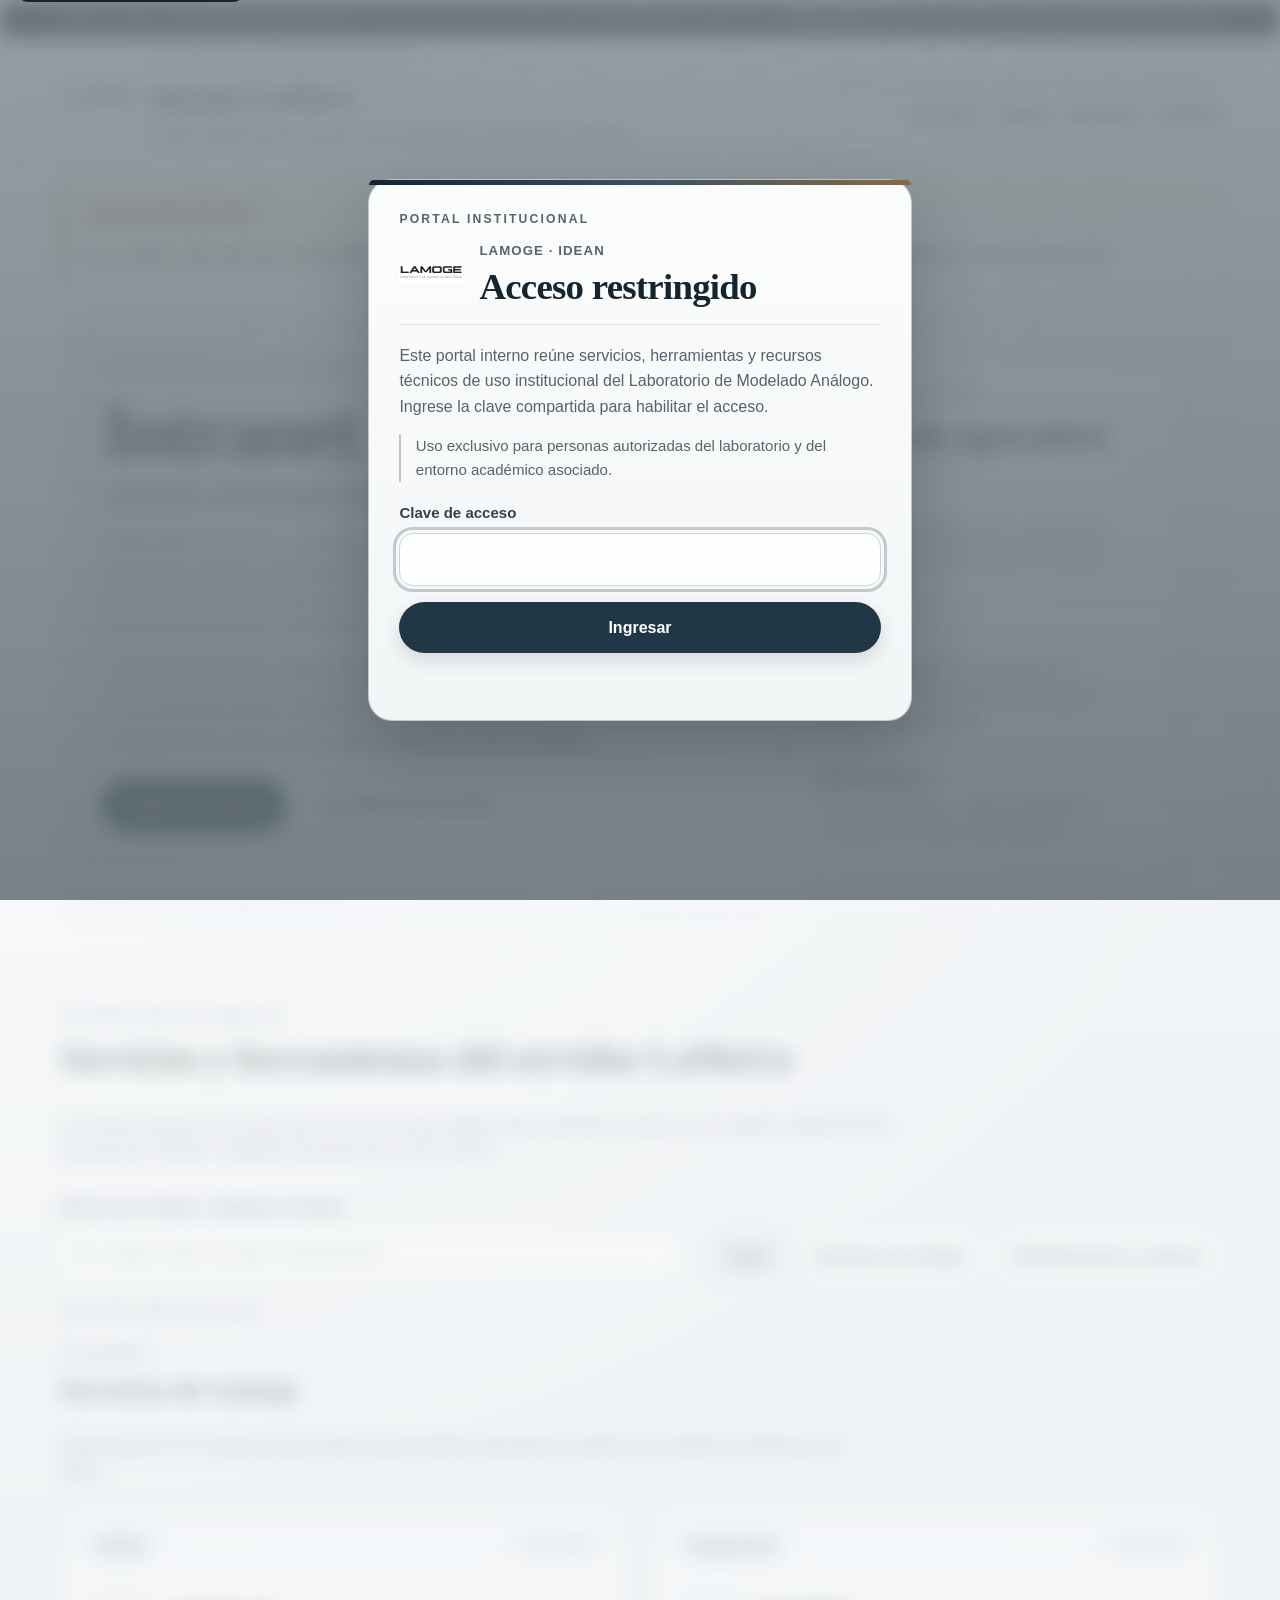
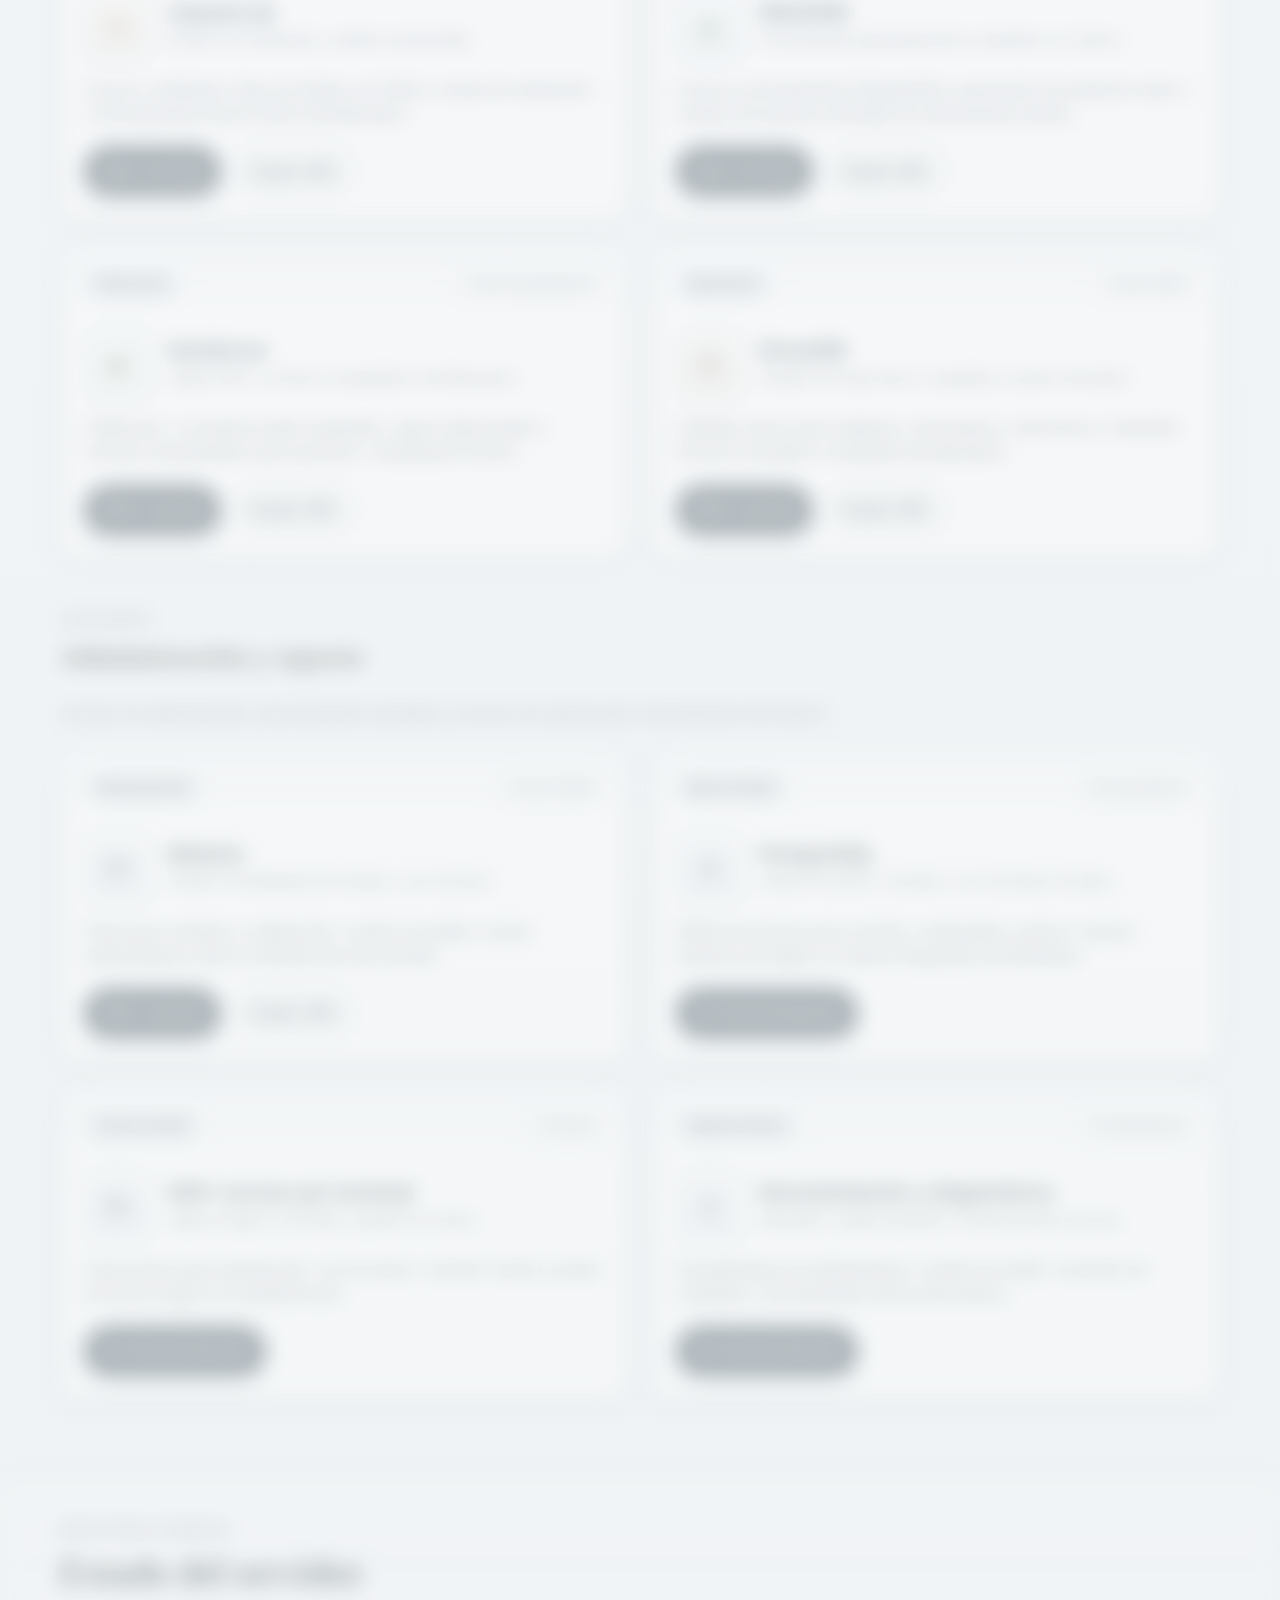
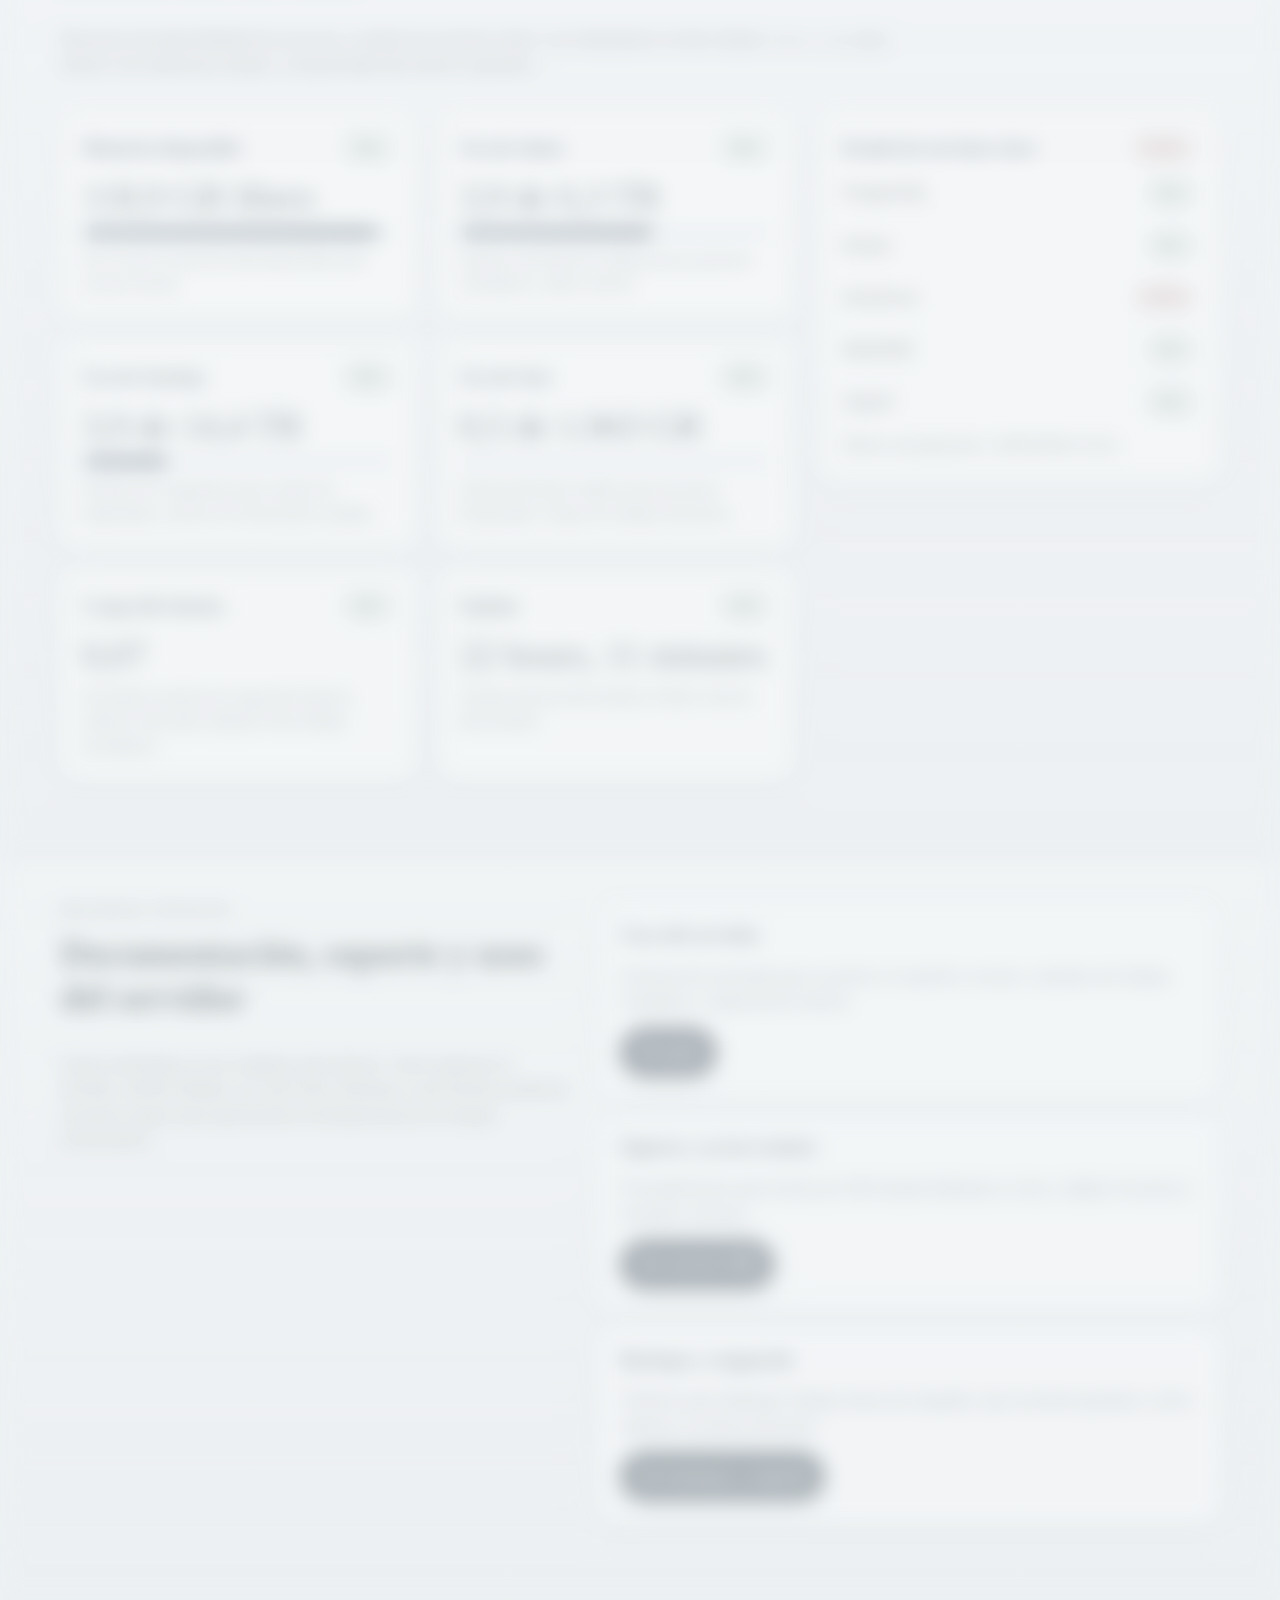
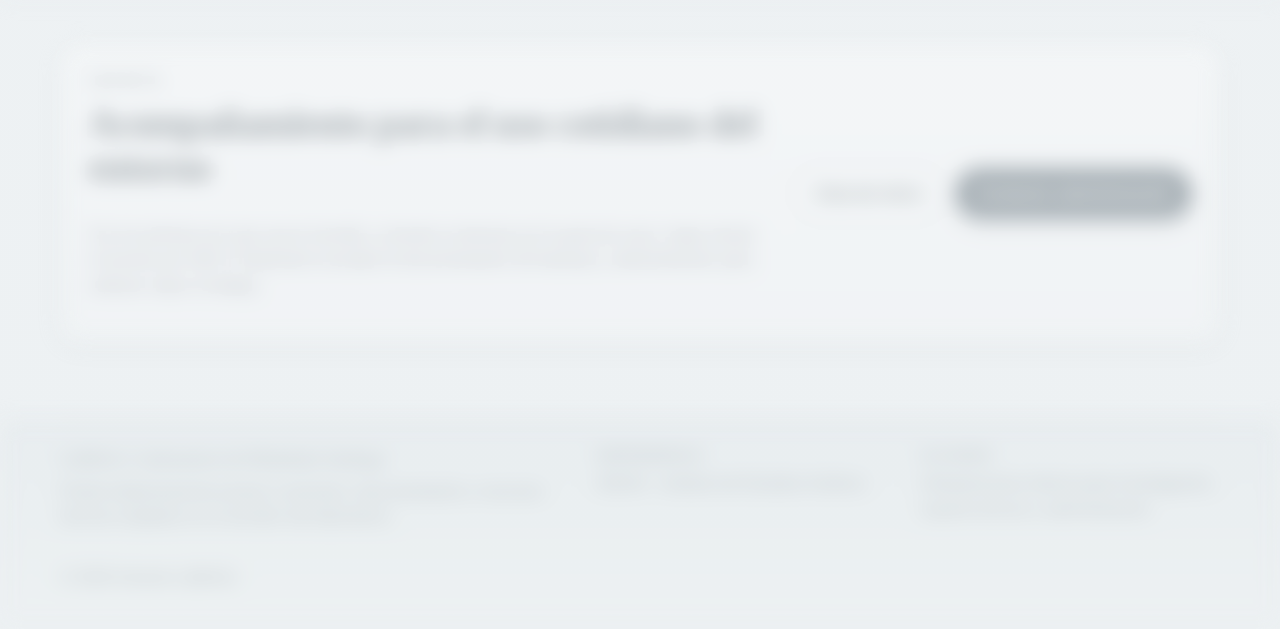
==== commit 10da0a89: "Amplia guias de uso y soporte del servidor" ====
--- a/index.html
+++ b/index.html
@@ -78,6 +78,7 @@
         <nav class="site-nav" aria-label="Navegación principal">
           <ul>
             <li><a href="#services">Servicios</a></li>
+            <li><a href="#server-status">Estado</a></li>
             <li><a href="#resources">Recursos</a></li>
             <li><a href="#support">Soporte</a></li>
           </ul>
@@ -117,7 +118,7 @@
 
             <div class="hero-actions">
               <a class="button button-primary" href="#services">Explorar servicios</a>
-              <a class="button button-secondary" href="#resources">Ver recursos técnicos</a>
+              <a class="button button-secondary" href="#server-status">Ver estado del servidor</a>
             </div>
           </div>
 
@@ -143,6 +144,345 @@
             </dl>
           </aside>
         </div>
+      </div>
+    </section>
+
+    <section class="services section" id="services" aria-labelledby="services-title">
+      <div class="container">
+        <div class="section-heading">
+          <p class="eyebrow">Accesos institucionales</p>
+          <h2 id="services-title">Servicios y herramientas del servidor LaMoGe</h2>
+          <p>
+            La portada organiza los accesos por tipo de uso para facilitar tareas operativas, técnicas y de soporte.
+            Todas las URL permanecen visibles y editables directamente en este archivo.
+          </p>
+        </div>
+
+        <div class="service-tools" aria-label="Herramientas para filtrar servicios">
+          <label class="search-field" for="service-search">
+            <span class="search-label">Buscar por nombre, categoría o función</span>
+            <input
+              id="service-search"
+              name="service-search"
+              type="search"
+              placeholder="Ej.: Jupyter, bases de datos, administración"
+              autocomplete="off"
+              data-service-search
+            >
+          </label>
+
+          <div class="filter-group" role="group" aria-label="Filtrar por categoría">
+            <button class="filter-chip is-active" type="button" data-category-filter="all" aria-pressed="true">Todos</button>
+            <button class="filter-chip" type="button" data-category-filter="servicios" aria-pressed="false">Servicios de trabajo</button>
+            <button class="filter-chip" type="button" data-category-filter="administracion" aria-pressed="false">Administración y soporte</button>
+          </div>
+        </div>
+
+        <p class="filter-status" data-filter-status aria-live="polite">Mostrando todos los accesos.</p>
+
+        <div class="service-group" aria-labelledby="work-services-title" data-service-group="servicios">
+          <div class="group-heading">
+            <p class="eyebrow">Categoría</p>
+            <h3 id="work-services-title">Servicios de trabajo</h3>
+            <p>Plataformas de uso cotidiano para análisis, procesamiento geoespacial, gestión de campañas y publicación de datos.</p>
+          </div>
+
+          <div class="card-grid">
+            <article
+              class="service-card"
+              data-service-card
+              data-category="servicios"
+              data-search-text="jupyterlab servicios trabajo notebooks analisis python laboratorio investigacion"
+            >
+              <div class="card-topline">
+                <span class="service-badge">Análisis</span>
+                <span class="service-meta">Puerto 8888</span>
+              </div>
+              <div class="service-brand">
+                <!-- Reemplazar este placeholder por un logo oficial en assets/logos/jupyterlab.svg cuando esté disponible. -->
+                <div class="card-icon card-icon-jupyter" aria-hidden="true">
+                  <svg class="service-glyph" viewBox="0 0 48 48" focusable="false">
+                    <circle cx="24" cy="24" r="11"></circle>
+                    <path d="M14 24c0-5.8 4.7-10.5 10.5-10.5"></path>
+                    <path d="M33.5 24c0 5.8-4.7 10.5-10.5 10.5"></path>
+                    <circle cx="12.5" cy="17" r="1.6" class="service-dot"></circle>
+                    <circle cx="35.5" cy="31" r="1.6" class="service-dot"></circle>
+                  </svg>
+                </div>
+                <div>
+                  <h4>JupyterLab</h4>
+                  <p class="service-tagline">Entorno de notebooks y análisis reproducible.</p>
+                </div>
+              </div>
+              <p>Acceso a notebooks, flujos de trabajo con Python y tareas de exploración o procesamiento técnico dentro del laboratorio.</p>
+              <div class="card-actions">
+                <a
+                  class="card-button card-button-primary"
+                  href="http://slamoge.gl.fcen.uba.ar:8888/"
+                  target="_blank"
+                  rel="noopener noreferrer"
+                  aria-label="Abrir servicio JupyterLab"
+                >Abrir servicio</a>
+                <button class="copy-button" type="button" aria-label="Copiar URL de JupyterLab" data-copy-url="http://slamoge.gl.fcen.uba.ar:8888/" data-copy-label="JupyterLab">Copiar URL</button>
+              </div>
+            </article>
+
+            <article
+              class="service-card"
+              data-service-card
+              data-category="servicios"
+              data-search-text="webodm servicios trabajo fotogrametria dron geoespacial ortofotos"
+            >
+              <div class="card-topline">
+                <span class="service-badge">Fotogrametría</span>
+                <span class="service-meta">Puerto 8000</span>
+              </div>
+              <div class="service-brand">
+                <!-- Reemplazar este placeholder por un logo oficial en assets/logos/webodm.svg cuando esté disponible. -->
+                <div class="card-icon card-icon-webodm" aria-hidden="true">
+                  <svg class="service-glyph" viewBox="0 0 48 48" focusable="false">
+                    <path d="M12 31.5 24 15l12 16.5Z"></path>
+                    <path d="M18.5 25.5h11"></path>
+                    <path d="M21 21.5h6"></path>
+                    <path d="M16 34.5h16"></path>
+                  </svg>
+                </div>
+                <div>
+                  <h4>WebODM</h4>
+                  <p class="service-tagline">Procesamiento geoespacial de campañas con drones.</p>
+                </div>
+              </div>
+              <p>Acceso a procesamiento fotogramétrico, generación de productos raster y revisión de proyectos derivados de relevamientos aéreos.</p>
+              <div class="card-actions">
+                <a
+                  class="card-button card-button-primary"
+                  href="http://slamoge.gl.fcen.uba.ar:8000/login/"
+                  target="_blank"
+                  rel="noopener noreferrer"
+                  aria-label="Abrir servicio WebODM"
+                >Abrir servicio</a>
+                <button class="copy-button" type="button" aria-label="Copiar URL de WebODM" data-copy-url="http://slamoge.gl.fcen.uba.ar:8000/login/" data-copy-label="WebODM">Copiar URL</button>
+              </div>
+            </article>
+
+            <article
+              class="service-card"
+              data-service-card
+              data-category="servicios"
+              data-search-text="geoserver servicios trabajo capas geograficas ogc mapas publicacion"
+            >
+              <div class="card-topline">
+                <span class="service-badge">Publicación</span>
+                <span class="service-meta">Servicio geoespacial</span>
+              </div>
+              <div class="service-brand">
+                <!-- Reemplazar este placeholder por un logo oficial en assets/logos/geoserver.svg cuando esté disponible. -->
+                <div class="card-icon card-icon-geoserver" aria-hidden="true">
+                  <svg class="service-glyph" viewBox="0 0 48 48" focusable="false">
+                    <path d="M12 19.5 24 14l12 5.5-12 5.5Z"></path>
+                    <path d="M15 26 24 22l9 4-9 4Z"></path>
+                    <path d="M18 32 24 29.5 30 32 24 35Z"></path>
+                  </svg>
+                </div>
+                <div>
+                  <h4>GeoServer</h4>
+                  <p class="service-tagline">Capas OGC y servicios cartográficos del laboratorio.</p>
+                </div>
+              </div>
+              <p>Publicación y consulta de datos espaciales, capas institucionales y servicios interoperables para proyectos y visualización técnica.</p>
+              <div class="card-actions">
+                <a
+                  class="card-button card-button-primary"
+                  href="http://slamoge.gl.fcen.uba.ar:5432/"
+                  target="_blank"
+                  rel="noopener noreferrer"
+                  aria-label="Abrir servicio GeoServer"
+                >Abrir servicio</a>
+                <button class="copy-button" type="button" aria-label="Copiar URL de GeoServer" data-copy-url="http://slamoge.gl.fcen.uba.ar:5432/" data-copy-label="GeoServer">Copiar URL</button>
+              </div>
+            </article>
+
+            <article
+              class="service-card"
+              data-service-card
+              data-category="servicios"
+              data-search-text="dronedb servicios trabajo imagenes ortomosaicos campañas dron catalogo"
+            >
+              <div class="card-topline">
+                <span class="service-badge">Repositorio</span>
+                <span class="service-meta">Puerto 5000</span>
+              </div>
+              <div class="service-brand">
+                <!-- Reemplazar este placeholder por un logo oficial en assets/logos/dronedb.svg cuando esté disponible. -->
+                <div class="card-icon card-icon-dronedb" aria-hidden="true">
+                  <svg class="service-glyph" viewBox="0 0 48 48" focusable="false">
+                    <rect x="13" y="15" width="22" height="18" rx="3"></rect>
+                    <path d="M18 15v-3h12v3"></path>
+                    <path d="M19 24h10"></path>
+                    <path d="M24 20v8"></path>
+                  </svg>
+                </div>
+                <div>
+                  <h4>DroneDB</h4>
+                  <p class="service-tagline">Gestión de colecciones, campañas y activos derivados.</p>
+                </div>
+              </div>
+              <p>Catálogo interno para imágenes, ortomosaicos, colecciones y materiales técnicos vinculados a campañas del laboratorio.</p>
+              <div class="card-actions">
+                <a
+                  class="card-button card-button-primary"
+                  href="http://slamoge.gl.fcen.uba.ar:5000/login"
+                  target="_blank"
+                  rel="noopener noreferrer"
+                  aria-label="Abrir servicio DroneDB"
+                >Abrir servicio</a>
+                <button class="copy-button" type="button" aria-label="Copiar URL de DroneDB" data-copy-url="http://slamoge.gl.fcen.uba.ar:5000/login" data-copy-label="DroneDB">Copiar URL</button>
+              </div>
+            </article>
+          </div>
+        </div>
+
+        <div class="service-group" aria-labelledby="admin-services-title" data-service-group="administracion">
+          <div class="group-heading">
+            <p class="eyebrow">Categoría</p>
+            <h3 id="admin-services-title">Administración y soporte</h3>
+            <p>Accesos de administración, documentación operativa y recursos de soporte para mantenimiento del entorno.</p>
+          </div>
+
+          <div class="card-grid">
+            <article
+              class="service-card"
+              data-service-card
+              data-category="administracion"
+              data-search-text="webmin administracion soporte gestion monitoreo servidor configuracion"
+            >
+              <div class="card-topline">
+                <span class="service-badge">Administración</span>
+                <span class="service-meta">Puerto 10000</span>
+              </div>
+              <div class="service-brand">
+                <!-- Reemplazar este placeholder por un logo oficial en assets/logos/webmin.svg cuando esté disponible. -->
+                <div class="card-icon card-icon-webmin" aria-hidden="true">
+                  <svg class="service-glyph" viewBox="0 0 48 48" focusable="false">
+                    <rect x="11" y="14" width="26" height="20" rx="3"></rect>
+                    <path d="M16 21l4 3-4 3"></path>
+                    <path d="M23 28h9"></path>
+                    <path d="M11 18h26"></path>
+                  </svg>
+                </div>
+                <div>
+                  <h4>Webmin</h4>
+                  <p class="service-tagline">Gestión centralizada del servidor y sus servicios.</p>
+                </div>
+              </div>
+              <p>Panel para monitoreo, configuración, revisión de estado y tareas administrativas sobre la infraestructura del servidor.</p>
+              <div class="card-actions">
+                <a
+                  class="card-button card-button-primary"
+                  href="http://slamoge.gl.fcen.uba.ar:10000"
+                  target="_blank"
+                  rel="noopener noreferrer"
+                  aria-label="Abrir servicio Webmin"
+                >Abrir servicio</a>
+                <button class="copy-button" type="button" aria-label="Copiar URL de Webmin" data-copy-url="http://slamoge.gl.fcen.uba.ar:10000" data-copy-label="Webmin">Copiar URL</button>
+              </div>
+            </article>
+
+            <article
+              class="service-card"
+              data-service-card
+              data-category="administracion"
+              data-search-text="postgresql administracion soporte documentacion guia base de datos acceso conexiones"
+            >
+              <div class="card-topline">
+                <span class="service-badge">Base de datos</span>
+                <span class="service-meta">Documentación</span>
+              </div>
+              <div class="service-brand">
+                <!-- Reemplazar este placeholder por un logo oficial en assets/logos/postgresql.svg cuando esté disponible. -->
+                <div class="card-icon card-icon-postgresql" aria-hidden="true">
+                  <svg class="service-glyph" viewBox="0 0 48 48" focusable="false">
+                    <ellipse cx="24" cy="16" rx="10" ry="4.5"></ellipse>
+                    <path d="M14 16v8.5c0 2.5 4.5 4.5 10 4.5s10-2 10-4.5V16"></path>
+                    <path d="M14 24.5V32c0 2.5 4.5 4.5 10 4.5s10-2 10-4.5v-7.5"></path>
+                  </svg>
+                </div>
+                <div>
+                  <h4>PostgreSQL</h4>
+                  <p class="service-tagline">Guías de acceso, conexión y uso de bases de datos.</p>
+                </div>
+              </div>
+              <p>Referencia técnica para conexión, credenciales, puertos y buenas prácticas de trabajo con bases PostgreSQL del laboratorio.</p>
+              <div class="card-actions">
+                <a class="card-button card-button-primary" href="docs/postgresql.html" aria-label="Ver documentación de PostgreSQL">Ver documentación</a>
+              </div>
+            </article>
+
+            <article
+              class="service-card"
+              data-service-card
+              data-category="administracion"
+              data-search-text="ssh terminal shell administracion soporte documentacion guia acceso claves servidores"
+            >
+              <div class="card-topline">
+                <span class="service-badge">Acceso remoto</span>
+                <span class="service-meta">Terminal</span>
+              </div>
+              <div class="service-brand">
+                <!-- Reemplazar este placeholder por un logo oficial en assets/logos/ssh.svg cuando esté disponible. -->
+                <div class="card-icon card-icon-ssh" aria-hidden="true">
+                  <svg class="service-glyph" viewBox="0 0 48 48" focusable="false">
+                    <rect x="11" y="14" width="26" height="20" rx="3"></rect>
+                    <path d="M18 20.5 14.5 24 18 27.5"></path>
+                    <path d="M22 28h11"></path>
+                    <path d="M11 18h26"></path>
+                  </svg>
+                </div>
+                <div>
+                  <h4>SSH / acceso por terminal</h4>
+                  <p class="service-tagline">Ingreso seguro al servidor y gestión de claves.</p>
+                </div>
+              </div>
+              <p>Instrucciones para autenticación, uso de claves, conexión remota y pautas de acceso seguro a la infraestructura.</p>
+              <div class="card-actions">
+                <a class="card-button card-button-primary" href="docs/ssh.html" aria-label="Ver documentación de acceso SSH">Ver documentación</a>
+              </div>
+            </article>
+
+            <article
+              class="service-card"
+              data-service-card
+              data-category="administracion"
+              data-search-text="diagnostico documentacion soporte administracion servidor incidentes mantenimiento procedimientos"
+            >
+              <div class="card-topline">
+                <span class="service-badge">Soporte técnico</span>
+                <span class="service-meta">Procedimientos</span>
+              </div>
+              <div class="service-brand">
+                <!-- Reemplazar este placeholder por un logo oficial en assets/logos/documentacion.svg cuando esté disponible. -->
+                <div class="card-icon card-icon-docs" aria-hidden="true">
+                  <svg class="service-glyph" viewBox="0 0 48 48" focusable="false">
+                    <path d="M18 12.5h10l5 5V35a2 2 0 0 1-2 2H18a2 2 0 0 1-2-2V14.5a2 2 0 0 1 2-2Z"></path>
+                    <path d="M28 12.5v6h5"></path>
+                    <path d="M20 24h8"></path>
+                    <path d="M20 29h8"></path>
+                  </svg>
+                </div>
+                <div>
+                  <h4>Documentación y diagnósticos</h4>
+                  <p class="service-tagline">Manuales, estado operativo e intervenciones técnicas.</p>
+                </div>
+              </div>
+              <p>Procedimientos de administración, revisión de estado, resolución de incidentes y documentación técnica del entorno.</p>
+              <div class="card-actions">
+                <a class="card-button card-button-primary" href="docs/administracion.html" aria-label="Ver documentación de diagnóstico y administración">Ver documentación</a>
+              </div>
+            </article>
+          </div>
+        </div>
+
+        <p class="no-results" data-no-results hidden>No se encontraron servicios que coincidan con la búsqueda o el filtro seleccionado.</p>
       </div>
     </section>
 
@@ -237,368 +577,32 @@
       </div>
     </section>
 
-    <section class="services section" id="services" aria-labelledby="services-title">
-      <div class="container">
-        <div class="section-heading">
-          <p class="eyebrow">Accesos institucionales</p>
-          <h2 id="services-title">Servicios y herramientas del servidor LaMoGe</h2>
-          <p>
-            La portada organiza los accesos por tipo de uso para facilitar tareas operativas, técnicas y de soporte.
-            Todas las URL permanecen visibles y editables directamente en este archivo.
-          </p>
-        </div>
-
-        <div class="service-tools" aria-label="Herramientas para filtrar servicios">
-          <label class="search-field" for="service-search">
-            <span class="search-label">Buscar por nombre, categoría o función</span>
-            <input
-              id="service-search"
-              name="service-search"
-              type="search"
-              placeholder="Ej.: Jupyter, bases de datos, administración"
-              autocomplete="off"
-              data-service-search
-            >
-          </label>
-
-          <div class="filter-group" role="group" aria-label="Filtrar por categoría">
-            <button class="filter-chip is-active" type="button" data-category-filter="all" aria-pressed="true">Todos</button>
-            <button class="filter-chip" type="button" data-category-filter="servicios" aria-pressed="false">Servicios de trabajo</button>
-            <button class="filter-chip" type="button" data-category-filter="administracion" aria-pressed="false">Administración y soporte</button>
-          </div>
-        </div>
-
-        <p class="filter-status" data-filter-status aria-live="polite">Mostrando todos los accesos.</p>
-
-        <div class="service-group" aria-labelledby="work-services-title" data-service-group="servicios">
-          <div class="group-heading">
-            <p class="eyebrow">Categoría</p>
-            <h3 id="work-services-title">Servicios de trabajo</h3>
-            <p>Plataformas de uso cotidiano para análisis, procesamiento geoespacial, gestión de campañas y publicación de datos.</p>
-          </div>
-
-          <div class="card-grid">
-            <article
-              class="service-card"
-              data-service-card
-              data-category="servicios"
-              data-search-text="jupyterlab servicios trabajo notebooks analisis python laboratorio investigacion"
-            >
-              <div class="card-topline">
-                <span class="service-badge">Análisis</span>
-                <span class="service-meta">Puerto 8888</span>
-              </div>
-              <div class="service-brand">
-                <!-- Reemplazar este placeholder por un logo oficial en assets/logos/jupyterlab.svg cuando esté disponible. -->
-                <div class="card-icon card-icon-jupyter" aria-hidden="true">
-                  <svg class="service-glyph" viewBox="0 0 48 48" focusable="false">
-                    <circle cx="24" cy="24" r="11"></circle>
-                    <path d="M14 24c0-5.8 4.7-10.5 10.5-10.5"></path>
-                    <path d="M33.5 24c0 5.8-4.7 10.5-10.5 10.5"></path>
-                    <circle cx="12.5" cy="17" r="1.6" class="service-dot"></circle>
-                    <circle cx="35.5" cy="31" r="1.6" class="service-dot"></circle>
-                  </svg>
-                </div>
-                <div>
-                  <h4>JupyterLab</h4>
-                  <p class="service-tagline">Entorno de notebooks y análisis reproducible.</p>
-                </div>
-              </div>
-              <p>Acceso a notebooks, flujos de trabajo con Python y tareas de exploración o procesamiento técnico dentro del laboratorio.</p>
-              <div class="card-actions">
-                <a
-                  class="card-button card-button-primary"
-                  href="http://slamoge.gl.fcen.uba.ar:8888/"
-                  target="_blank"
-                  rel="noopener noreferrer"
-                  aria-label="Abrir servicio JupyterLab"
-                >Abrir servicio</a>
-                <button class="copy-button" type="button" aria-label="Copiar URL de JupyterLab" data-copy-url="http://slamoge.gl.fcen.uba.ar:8888/" data-copy-label="JupyterLab">Copiar URL</button>
-              </div>
-            </article>
-
-            <article
-              class="service-card"
-              data-service-card
-              data-category="servicios"
-              data-search-text="webodm servicios trabajo fotogrametria dron geoespacial ortofotos"
-            >
-              <div class="card-topline">
-                <span class="service-badge">Fotogrametría</span>
-                <span class="service-meta">Puerto 8000</span>
-              </div>
-              <div class="service-brand">
-                <!-- Reemplazar este placeholder por un logo oficial en assets/logos/webodm.svg cuando esté disponible. -->
-                <div class="card-icon card-icon-webodm" aria-hidden="true">
-                  <svg class="service-glyph" viewBox="0 0 48 48" focusable="false">
-                    <path d="M12 31.5 24 15l12 16.5Z"></path>
-                    <path d="M18.5 25.5h11"></path>
-                    <path d="M21 21.5h6"></path>
-                    <path d="M16 34.5h16"></path>
-                  </svg>
-                </div>
-                <div>
-                  <h4>WebODM</h4>
-                  <p class="service-tagline">Procesamiento geoespacial de campañas con drones.</p>
-                </div>
-              </div>
-              <p>Acceso a procesamiento fotogramétrico, generación de productos raster y revisión de proyectos derivados de relevamientos aéreos.</p>
-              <div class="card-actions">
-                <a
-                  class="card-button card-button-primary"
-                  href="http://slamoge.gl.fcen.uba.ar:8000/login/"
-                  target="_blank"
-                  rel="noopener noreferrer"
-                  aria-label="Abrir servicio WebODM"
-                >Abrir servicio</a>
-                <button class="copy-button" type="button" aria-label="Copiar URL de WebODM" data-copy-url="http://slamoge.gl.fcen.uba.ar:8000/login/" data-copy-label="WebODM">Copiar URL</button>
-              </div>
-            </article>
-
-            <article
-              class="service-card"
-              data-service-card
-              data-category="servicios"
-              data-search-text="geoserver servicios trabajo capas geograficas ogc mapas publicacion"
-            >
-              <div class="card-topline">
-                <span class="service-badge">Publicación</span>
-                <span class="service-meta">Servicio geoespacial</span>
-              </div>
-              <div class="service-brand">
-                <!-- Reemplazar este placeholder por un logo oficial en assets/logos/geoserver.svg cuando esté disponible. -->
-                <div class="card-icon card-icon-geoserver" aria-hidden="true">
-                  <svg class="service-glyph" viewBox="0 0 48 48" focusable="false">
-                    <path d="M12 19.5 24 14l12 5.5-12 5.5Z"></path>
-                    <path d="M15 26 24 22l9 4-9 4Z"></path>
-                    <path d="M18 32 24 29.5 30 32 24 35Z"></path>
-                  </svg>
-                </div>
-                <div>
-                  <h4>GeoServer</h4>
-                  <p class="service-tagline">Capas OGC y servicios cartográficos del laboratorio.</p>
-                </div>
-              </div>
-              <p>Publicación y consulta de datos espaciales, capas institucionales y servicios interoperables para proyectos y visualización técnica.</p>
-              <div class="card-actions">
-                <a
-                  class="card-button card-button-primary"
-                  href="http://slamoge.gl.fcen.uba.ar:5432/"
-                  target="_blank"
-                  rel="noopener noreferrer"
-                  aria-label="Abrir servicio GeoServer"
-                >Abrir servicio</a>
-                <button class="copy-button" type="button" aria-label="Copiar URL de GeoServer" data-copy-url="http://slamoge.gl.fcen.uba.ar:5432/" data-copy-label="GeoServer">Copiar URL</button>
-              </div>
-            </article>
-
-            <article
-              class="service-card"
-              data-service-card
-              data-category="servicios"
-              data-search-text="dronedb servicios trabajo imagenes ortomosaicos campañas dron catalogo"
-            >
-              <div class="card-topline">
-                <span class="service-badge">Repositorio</span>
-                <span class="service-meta">Puerto 5000</span>
-              </div>
-              <div class="service-brand">
-                <!-- Reemplazar este placeholder por un logo oficial en assets/logos/dronedb.svg cuando esté disponible. -->
-                <div class="card-icon card-icon-dronedb" aria-hidden="true">
-                  <svg class="service-glyph" viewBox="0 0 48 48" focusable="false">
-                    <rect x="13" y="15" width="22" height="18" rx="3"></rect>
-                    <path d="M18 15v-3h12v3"></path>
-                    <path d="M19 24h10"></path>
-                    <path d="M24 20v8"></path>
-                  </svg>
-                </div>
-                <div>
-                  <h4>DroneDB</h4>
-                  <p class="service-tagline">Gestión de colecciones, campañas y activos derivados.</p>
-                </div>
-              </div>
-              <p>Catálogo interno para imágenes, ortomosaicos, colecciones y materiales técnicos vinculados a campañas del laboratorio.</p>
-              <div class="card-actions">
-                <a
-                  class="card-button card-button-primary"
-                  href="http://slamoge.gl.fcen.uba.ar:5000/login"
-                  target="_blank"
-                  rel="noopener noreferrer"
-                  aria-label="Abrir servicio DroneDB"
-                >Abrir servicio</a>
-                <button class="copy-button" type="button" aria-label="Copiar URL de DroneDB" data-copy-url="http://slamoge.gl.fcen.uba.ar:5000/login" data-copy-label="DroneDB">Copiar URL</button>
-              </div>
-            </article>
-          </div>
-        </div>
-
-        <div class="service-group" aria-labelledby="admin-services-title" data-service-group="administracion">
-          <div class="group-heading">
-            <p class="eyebrow">Categoría</p>
-            <h3 id="admin-services-title">Administración y soporte</h3>
-            <p>Accesos de administración, documentación operativa y recursos de soporte para mantenimiento del entorno.</p>
-          </div>
-
-          <div class="card-grid">
-            <article
-              class="service-card"
-              data-service-card
-              data-category="administracion"
-              data-search-text="webmin administracion soporte gestion monitoreo servidor configuracion"
-            >
-              <div class="card-topline">
-                <span class="service-badge">Administración</span>
-                <span class="service-meta">Puerto 10000</span>
-              </div>
-              <div class="service-brand">
-                <!-- Reemplazar este placeholder por un logo oficial en assets/logos/webmin.svg cuando esté disponible. -->
-                <div class="card-icon card-icon-webmin" aria-hidden="true">
-                  <svg class="service-glyph" viewBox="0 0 48 48" focusable="false">
-                    <rect x="11" y="14" width="26" height="20" rx="3"></rect>
-                    <path d="M16 21l4 3-4 3"></path>
-                    <path d="M23 28h9"></path>
-                    <path d="M11 18h26"></path>
-                  </svg>
-                </div>
-                <div>
-                  <h4>Webmin</h4>
-                  <p class="service-tagline">Gestión centralizada del servidor y sus servicios.</p>
-                </div>
-              </div>
-              <p>Panel para monitoreo, configuración, revisión de estado y tareas administrativas sobre la infraestructura del servidor.</p>
-              <div class="card-actions">
-                <a
-                  class="card-button card-button-primary"
-                  href="http://slamoge.gl.fcen.uba.ar:10000"
-                  target="_blank"
-                  rel="noopener noreferrer"
-                  aria-label="Abrir servicio Webmin"
-                >Abrir servicio</a>
-                <button class="copy-button" type="button" aria-label="Copiar URL de Webmin" data-copy-url="http://slamoge.gl.fcen.uba.ar:10000" data-copy-label="Webmin">Copiar URL</button>
-              </div>
-            </article>
-
-            <article
-              class="service-card"
-              data-service-card
-              data-category="administracion"
-              data-search-text="postgresql administracion soporte documentacion guia base de datos acceso conexiones"
-            >
-              <div class="card-topline">
-                <span class="service-badge">Base de datos</span>
-                <span class="service-meta">Documentación</span>
-              </div>
-              <div class="service-brand">
-                <!-- Reemplazar este placeholder por un logo oficial en assets/logos/postgresql.svg cuando esté disponible. -->
-                <div class="card-icon card-icon-postgresql" aria-hidden="true">
-                  <svg class="service-glyph" viewBox="0 0 48 48" focusable="false">
-                    <ellipse cx="24" cy="16" rx="10" ry="4.5"></ellipse>
-                    <path d="M14 16v8.5c0 2.5 4.5 4.5 10 4.5s10-2 10-4.5V16"></path>
-                    <path d="M14 24.5V32c0 2.5 4.5 4.5 10 4.5s10-2 10-4.5v-7.5"></path>
-                  </svg>
-                </div>
-                <div>
-                  <h4>PostgreSQL</h4>
-                  <p class="service-tagline">Guías de acceso, conexión y uso de bases de datos.</p>
-                </div>
-              </div>
-              <p>Referencia técnica para conexión, credenciales, puertos y buenas prácticas de trabajo con bases PostgreSQL del laboratorio.</p>
-              <div class="card-actions">
-                <a class="card-button card-button-primary" href="docs/postgresql.html" aria-label="Ver documentación de PostgreSQL">Ver documentación</a>
-              </div>
-            </article>
-
-            <article
-              class="service-card"
-              data-service-card
-              data-category="administracion"
-              data-search-text="ssh terminal shell administracion soporte documentacion guia acceso claves servidores"
-            >
-              <div class="card-topline">
-                <span class="service-badge">Acceso remoto</span>
-                <span class="service-meta">Terminal</span>
-              </div>
-              <div class="service-brand">
-                <!-- Reemplazar este placeholder por un logo oficial en assets/logos/ssh.svg cuando esté disponible. -->
-                <div class="card-icon card-icon-ssh" aria-hidden="true">
-                  <svg class="service-glyph" viewBox="0 0 48 48" focusable="false">
-                    <rect x="11" y="14" width="26" height="20" rx="3"></rect>
-                    <path d="M18 20.5 14.5 24 18 27.5"></path>
-                    <path d="M22 28h11"></path>
-                    <path d="M11 18h26"></path>
-                  </svg>
-                </div>
-                <div>
-                  <h4>SSH / acceso por terminal</h4>
-                  <p class="service-tagline">Ingreso seguro al servidor y gestión de claves.</p>
-                </div>
-              </div>
-              <p>Instrucciones para autenticación, uso de claves, conexión remota y pautas de acceso seguro a la infraestructura.</p>
-              <div class="card-actions">
-                <a class="card-button card-button-primary" href="docs/ssh.html" aria-label="Ver documentación de acceso SSH">Ver documentación</a>
-              </div>
-            </article>
-
-            <article
-              class="service-card"
-              data-service-card
-              data-category="administracion"
-              data-search-text="diagnostico documentacion soporte administracion servidor incidentes mantenimiento procedimientos"
-            >
-              <div class="card-topline">
-                <span class="service-badge">Soporte técnico</span>
-                <span class="service-meta">Procedimientos</span>
-              </div>
-              <div class="service-brand">
-                <!-- Reemplazar este placeholder por un logo oficial en assets/logos/documentacion.svg cuando esté disponible. -->
-                <div class="card-icon card-icon-docs" aria-hidden="true">
-                  <svg class="service-glyph" viewBox="0 0 48 48" focusable="false">
-                    <path d="M18 12.5h10l5 5V35a2 2 0 0 1-2 2H18a2 2 0 0 1-2-2V14.5a2 2 0 0 1 2-2Z"></path>
-                    <path d="M28 12.5v6h5"></path>
-                    <path d="M20 24h8"></path>
-                    <path d="M20 29h8"></path>
-                  </svg>
-                </div>
-                <div>
-                  <h4>Documentación y diagnósticos</h4>
-                  <p class="service-tagline">Manuales, estado operativo e intervenciones técnicas.</p>
-                </div>
-              </div>
-              <p>Procedimientos de administración, revisión de estado, resolución de incidentes y documentación técnica del entorno.</p>
-              <div class="card-actions">
-                <a class="card-button card-button-primary" href="docs/administracion.html" aria-label="Ver documentación de diagnóstico y administración">Ver documentación</a>
-              </div>
-            </article>
-          </div>
-        </div>
-
-        <p class="no-results" data-no-results hidden>No se encontraron servicios que coincidan con la búsqueda o el filtro seleccionado.</p>
-      </div>
-    </section>
-
     <section class="resources section section-muted" id="resources" aria-labelledby="resources-title">
       <div class="container resources-grid">
         <div class="section-heading section-heading-compact">
           <p class="eyebrow">Recursos técnicos</p>
-          <h2 id="resources-title">Documentación, operación y referencia interna</h2>
+          <h2 id="resources-title">Documentación, soporte y usos del servidor</h2>
           <p>
-            Espacio pensado para centralizar documentación estable, lineamientos operativos y referencias de trabajo
-            vinculadas a la infraestructura de LaMoGe.
+            Guías orientadas al uso cotidiano del entorno: cómo ingresar al servidor, dónde trabajar, por qué hacer
+            backups y qué buenas prácticas conviene seguir para aprovechar la infraestructura sin riesgos innecesarios.
           </p>
         </div>
 
         <div class="resource-panels">
           <article class="resource-card">
-            <h3>Base de conocimiento</h3>
-            <p>Manual institucional, preguntas frecuentes, procedimientos de uso y criterios de acceso a servicios.</p>
+            <h3>Usos del servidor</h3>
+            <p>Introducción pensada para usuarios no expertos: acceso, carpetas de trabajo, respaldos y organización básica.</p>
+            <p><a class="card-button card-button-primary" href="docs/usos-servidor.html">Ver guía</a></p>
           </article>
           <article class="resource-card">
-            <h3>Proyectos y datos</h3>
-            <p>Directorios de proyectos activos, responsables técnicos, conjuntos de datos y espacios de colaboración.</p>
+            <h3>Ingreso y acceso remoto</h3>
+            <p>Procedimientos para entrar por SSH desde Windows o Linux, validar el acceso y transferir archivos.</p>
+            <p><a class="card-button card-button-primary" href="docs/ssh.html">Ver acceso SSH</a></p>
           </article>
           <article class="resource-card">
-            <h3>Incorporación y soporte</h3>
-            <p>Guías para nuevas personas integrantes, credenciales, accesos iniciales y rutas de consulta administrativa.</p>
+            <h3>Backups y resguardo</h3>
+            <p>Criterios para distinguir trabajo activo de respaldo, qué conviene guardar y cómo ordenar el archivo personal.</p>
+            <p><a class="card-button card-button-primary" href="docs/administracion.html">Ver backups y soporte</a></p>
           </article>
         </div>
       </div>
@@ -607,14 +611,17 @@
     <section class="support section" id="support" aria-labelledby="support-title">
       <div class="container support-panel">
         <div>
-          <p class="eyebrow">Mantenimiento</p>
-          <h2 id="support-title">Actualización simple y mantenimiento directo</h2>
+          <p class="eyebrow">Soporte</p>
+          <h2 id="support-title">Acompañamiento para el uso cotidiano del entorno</h2>
           <p>
-            El sitio permanece estático y ligero. Los enlaces y textos de cada tarjeta pueden editarse directamente en
-            index.html, y los recursos visuales futuros pueden incorporarse en assets/logos/ sin modificar la estructura general.
+            Si es la primera vez que usa el servidor, conviene comenzar por la guía de usos, luego revisar el acceso
+            por SSH y finalmente consultar la documentación de backups y administración para ordenar mejor el trabajo.
           </p>
         </div>
-        <a class="button button-primary" href="mailto:admin@example.edu">Contactar administración</a>
+        <div class="support-actions">
+          <a class="button button-secondary" href="docs/usos-servidor.html">Guía de inicio</a>
+          <a class="button button-primary" href="mailto:admin@example.edu">Contactar administración</a>
+        </div>
       </div>
     </section>
   </main>
--- a/styles.css
+++ b/styles.css
@@ -1107,6 +1107,9 @@
 }
 
 .resource-card {
+  display: flex;
+  flex-direction: column;
+  gap: 0.75rem;
   padding: 1.3rem 1.35rem;
   background: rgba(255, 255, 255, 0.92);
 }
@@ -1118,6 +1121,10 @@
 
 .resource-card p {
   margin-bottom: 0;
+}
+
+.resource-card .card-button {
+  margin-top: auto;
 }
 
 /* Documentation pages */
@@ -1159,6 +1166,13 @@
   gap: 1.75rem;
   padding: 1.7rem;
   background: linear-gradient(180deg, rgba(255, 255, 255, 0.98), rgba(246, 248, 249, 0.98));
+}
+
+.support-actions {
+  display: flex;
+  flex-wrap: wrap;
+  gap: 0.75rem;
+  justify-content: flex-end;
 }
 
 .site-footer {
@@ -1282,7 +1296,8 @@
 
   .site-nav ul,
   .hero-actions,
-  .card-actions {
+  .card-actions,
+  .support-actions {
     flex-direction: column;
     align-items: stretch;
   }
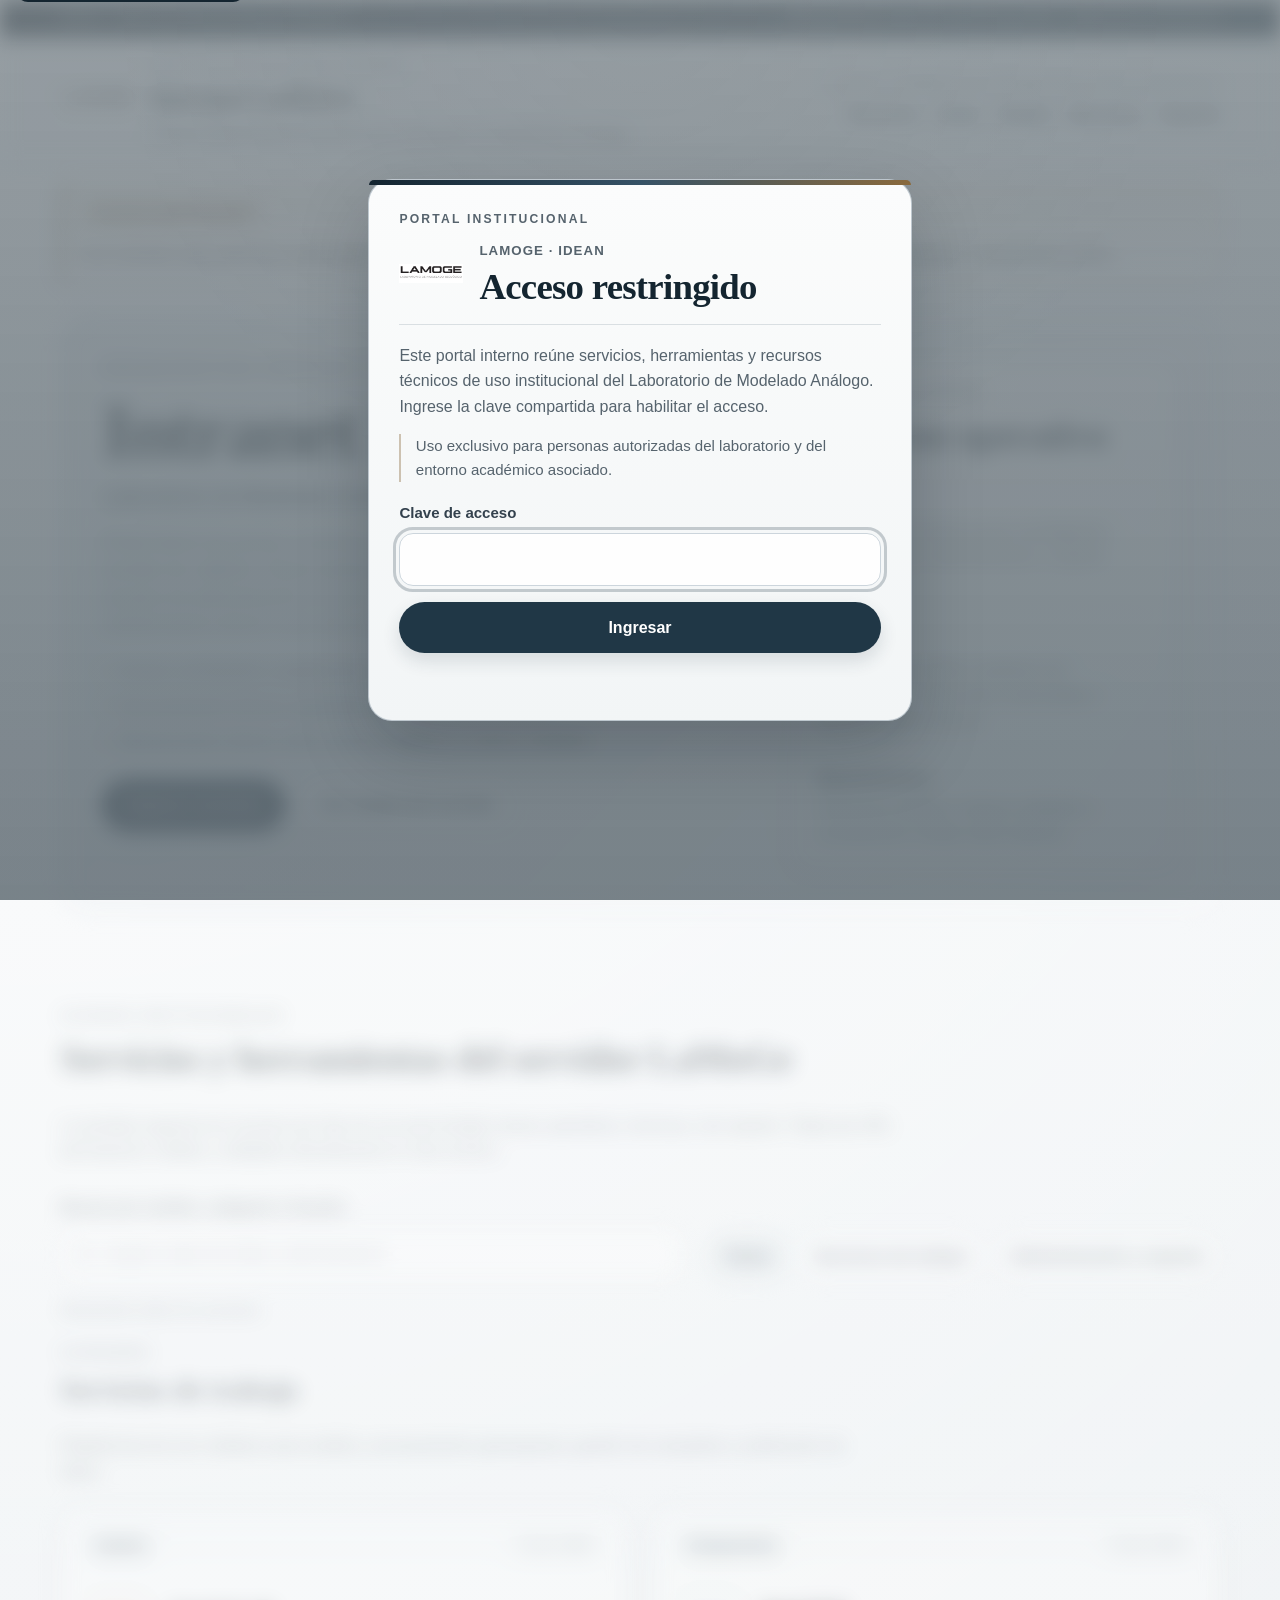
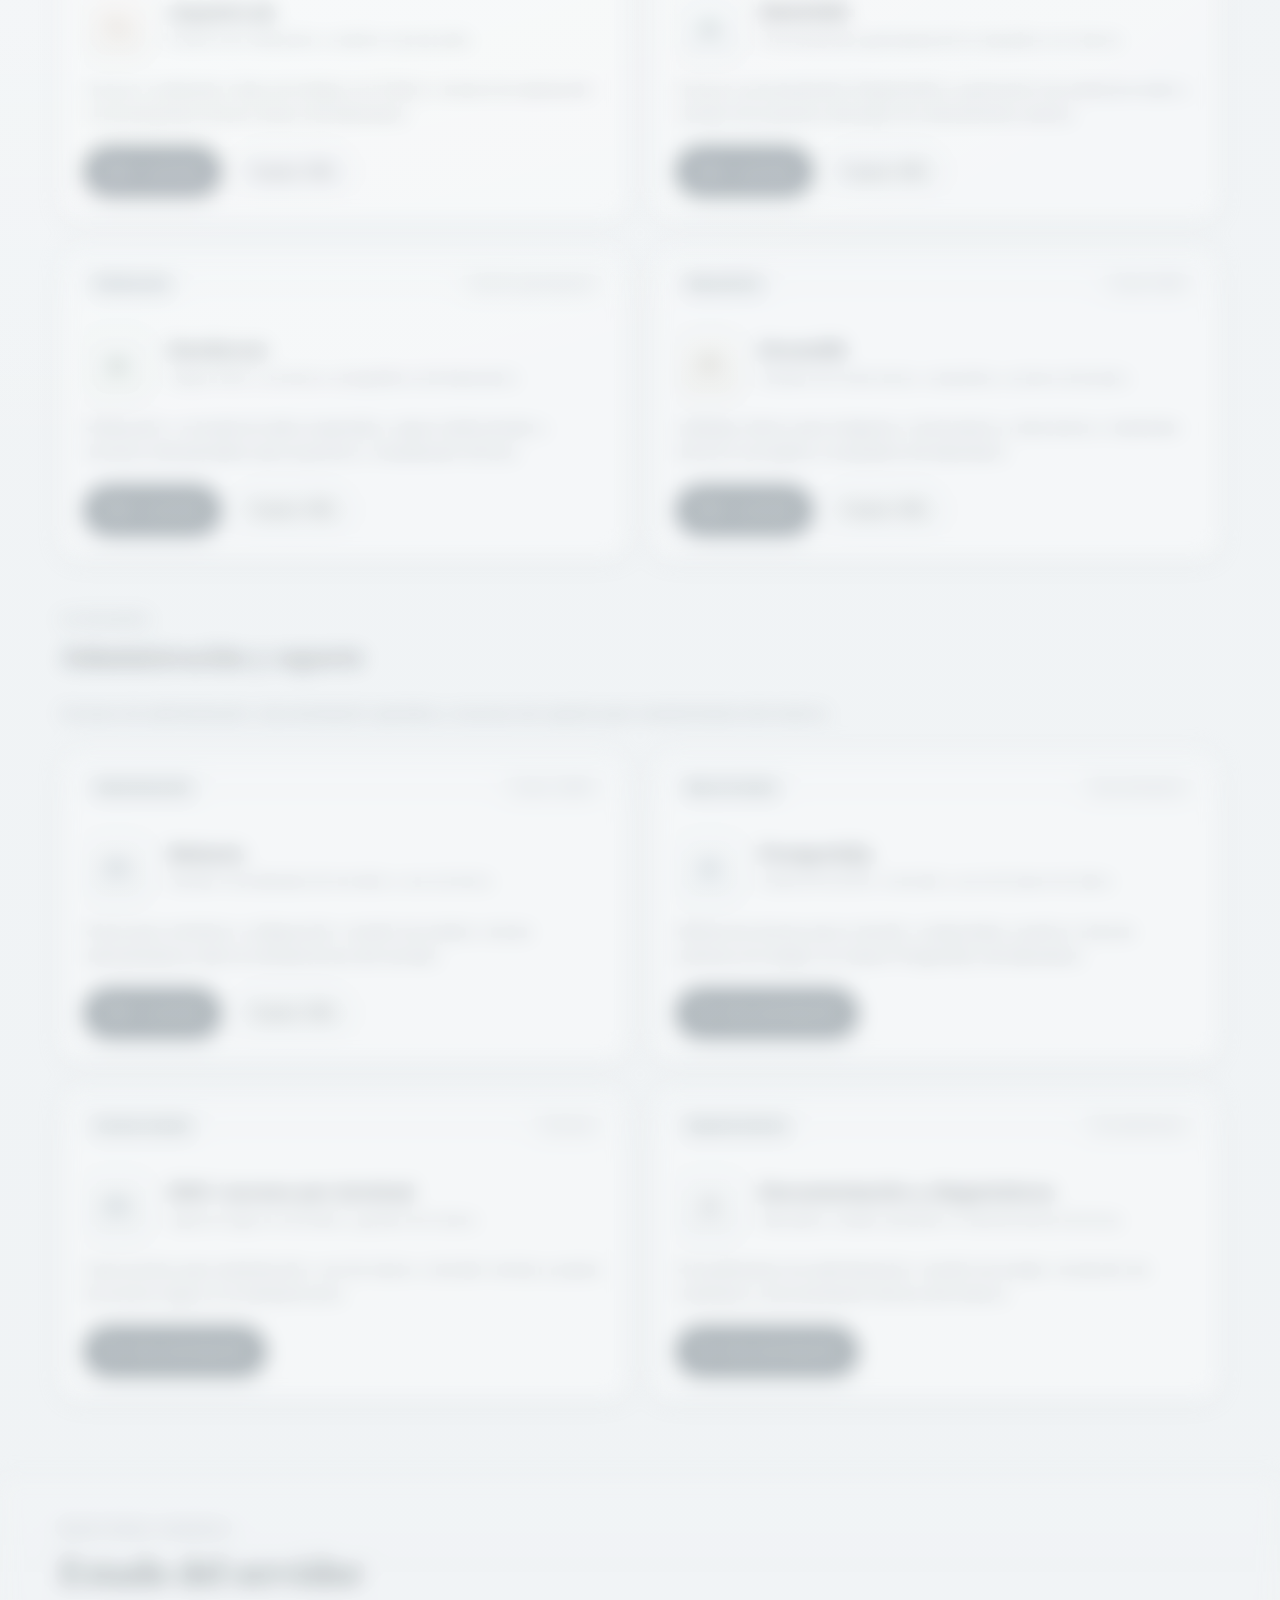
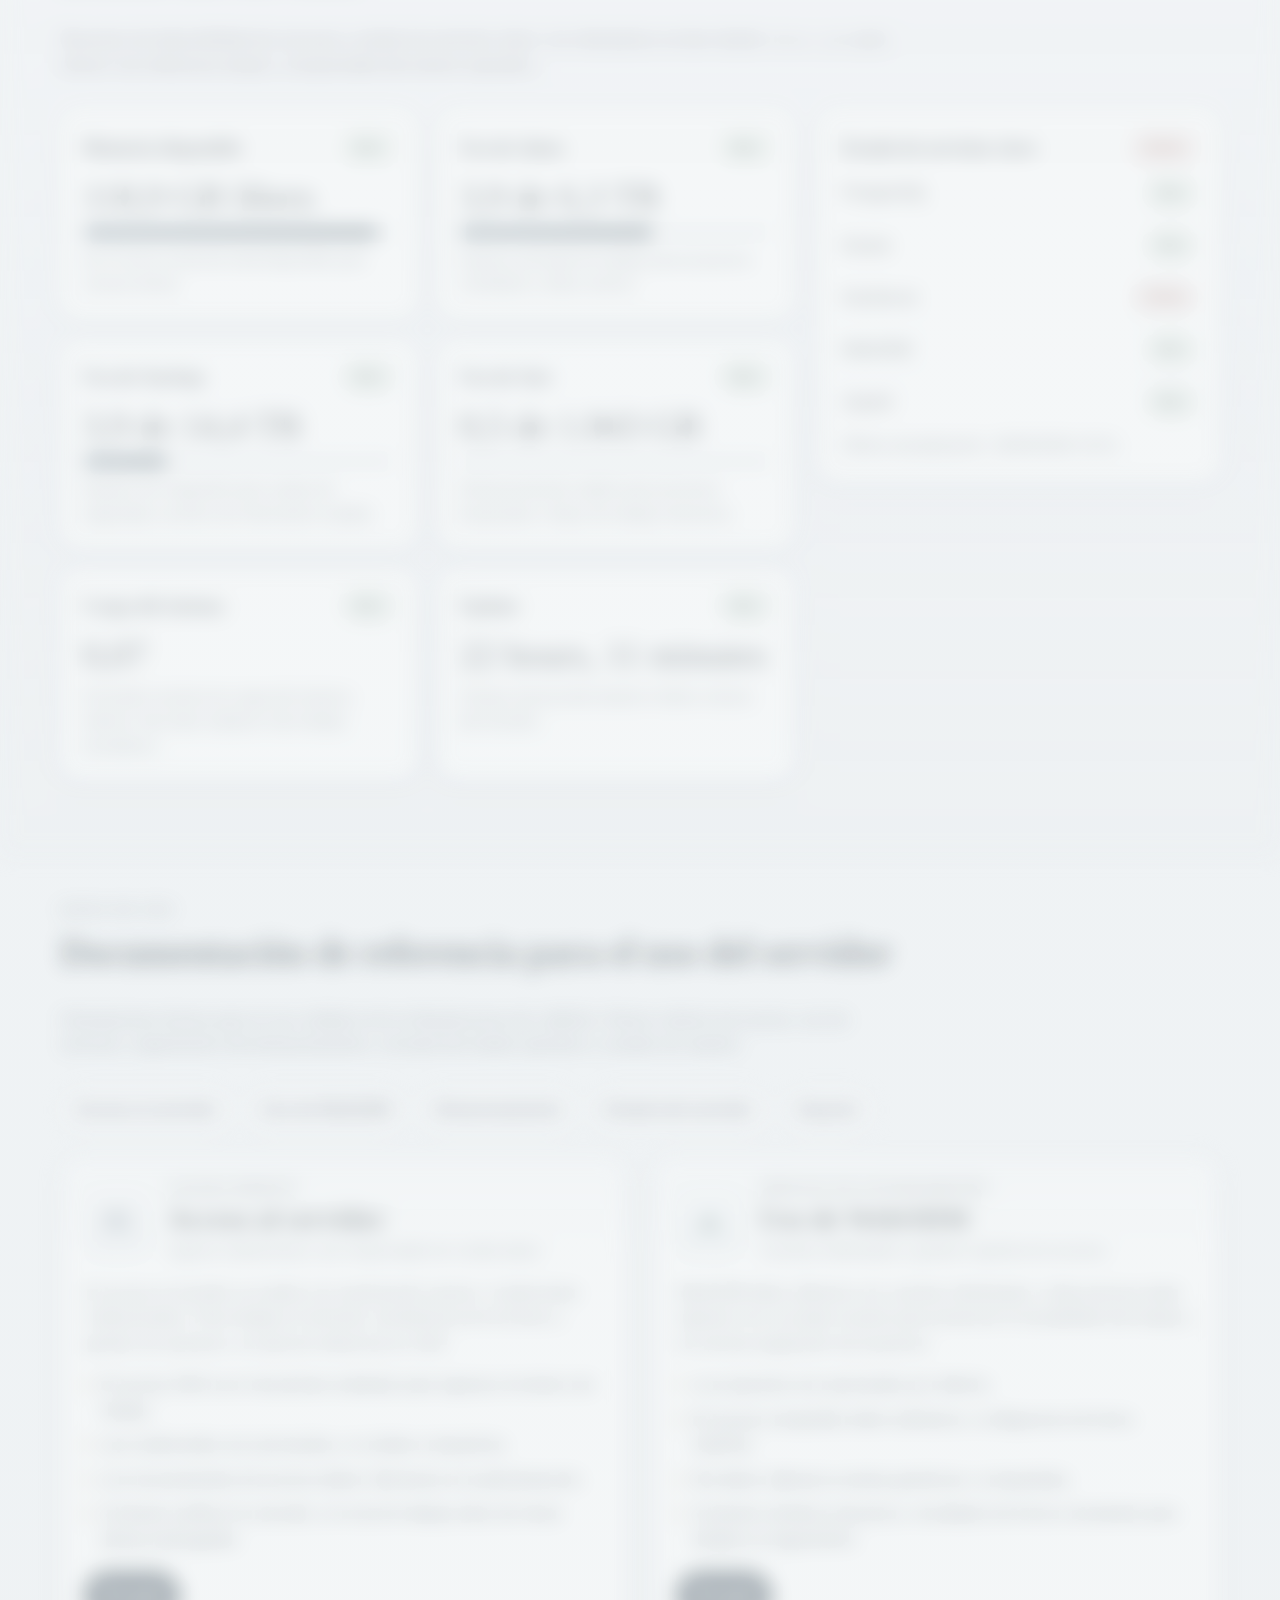
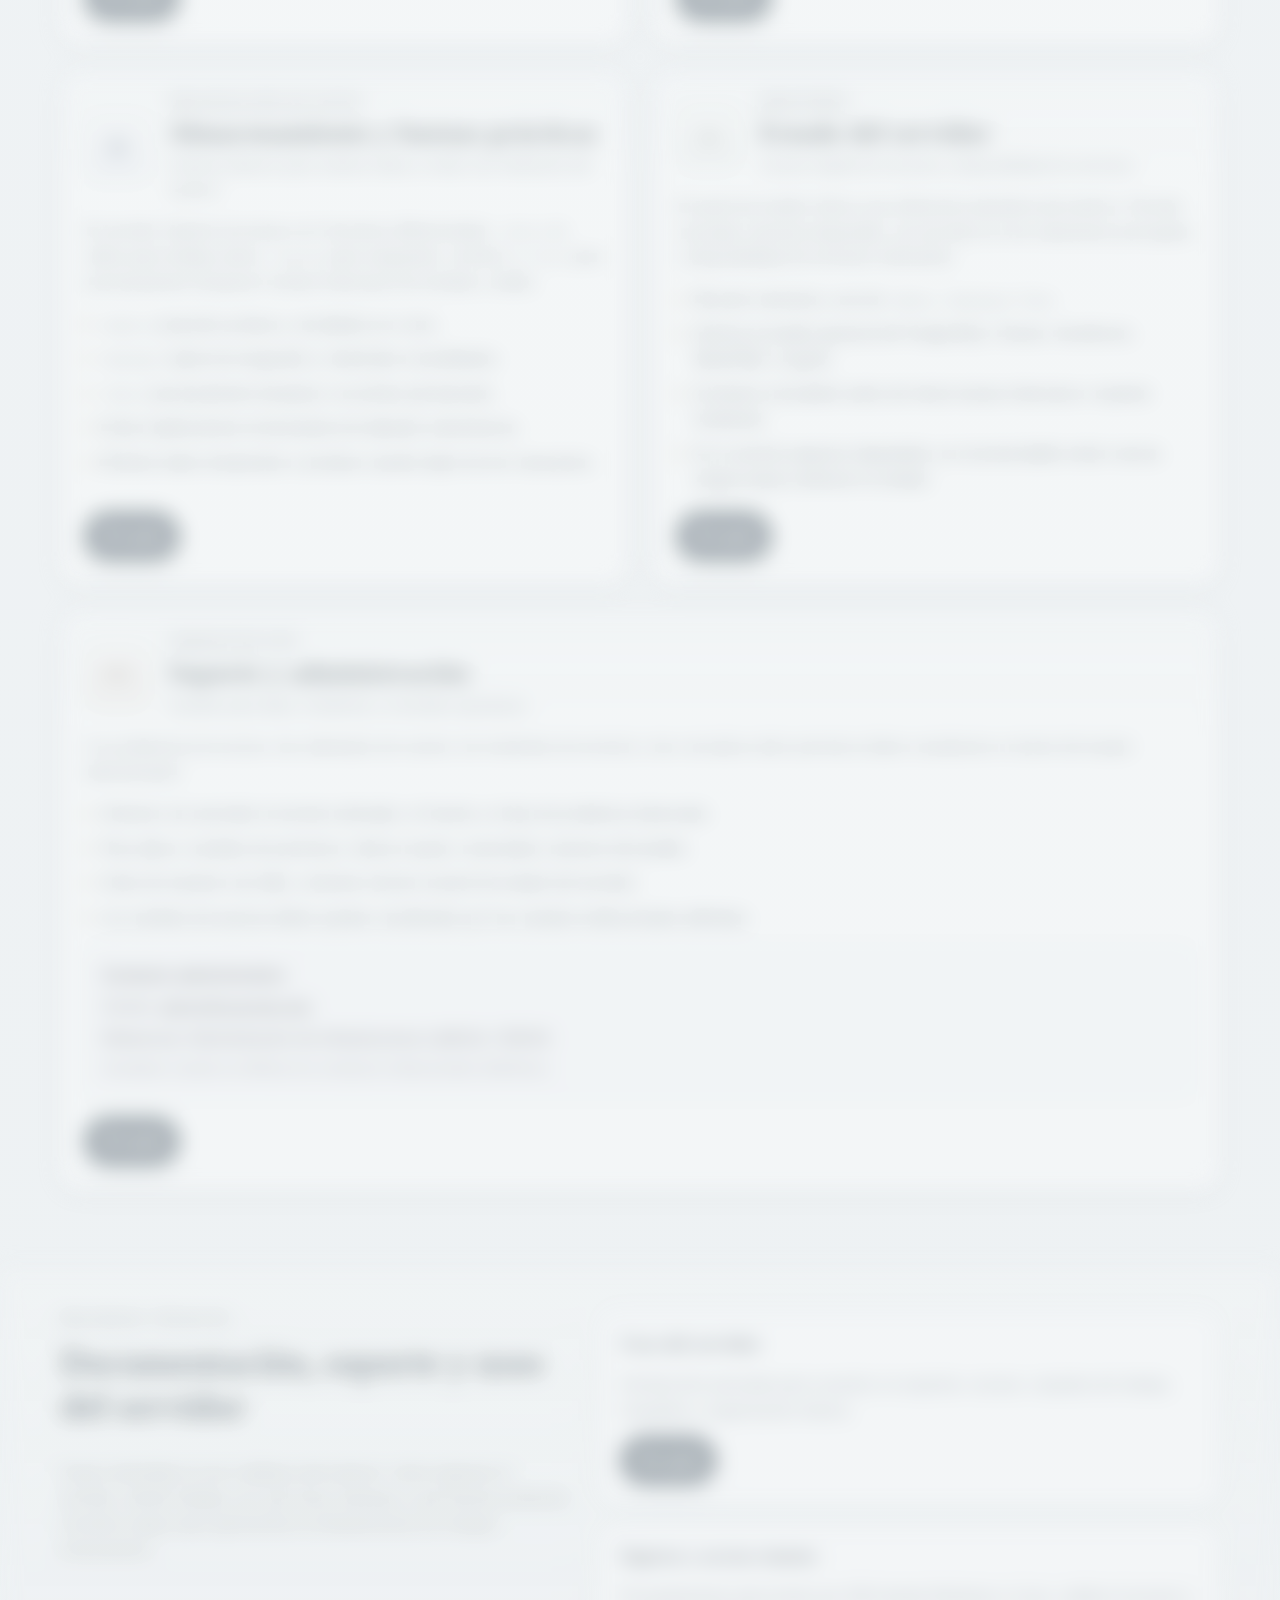
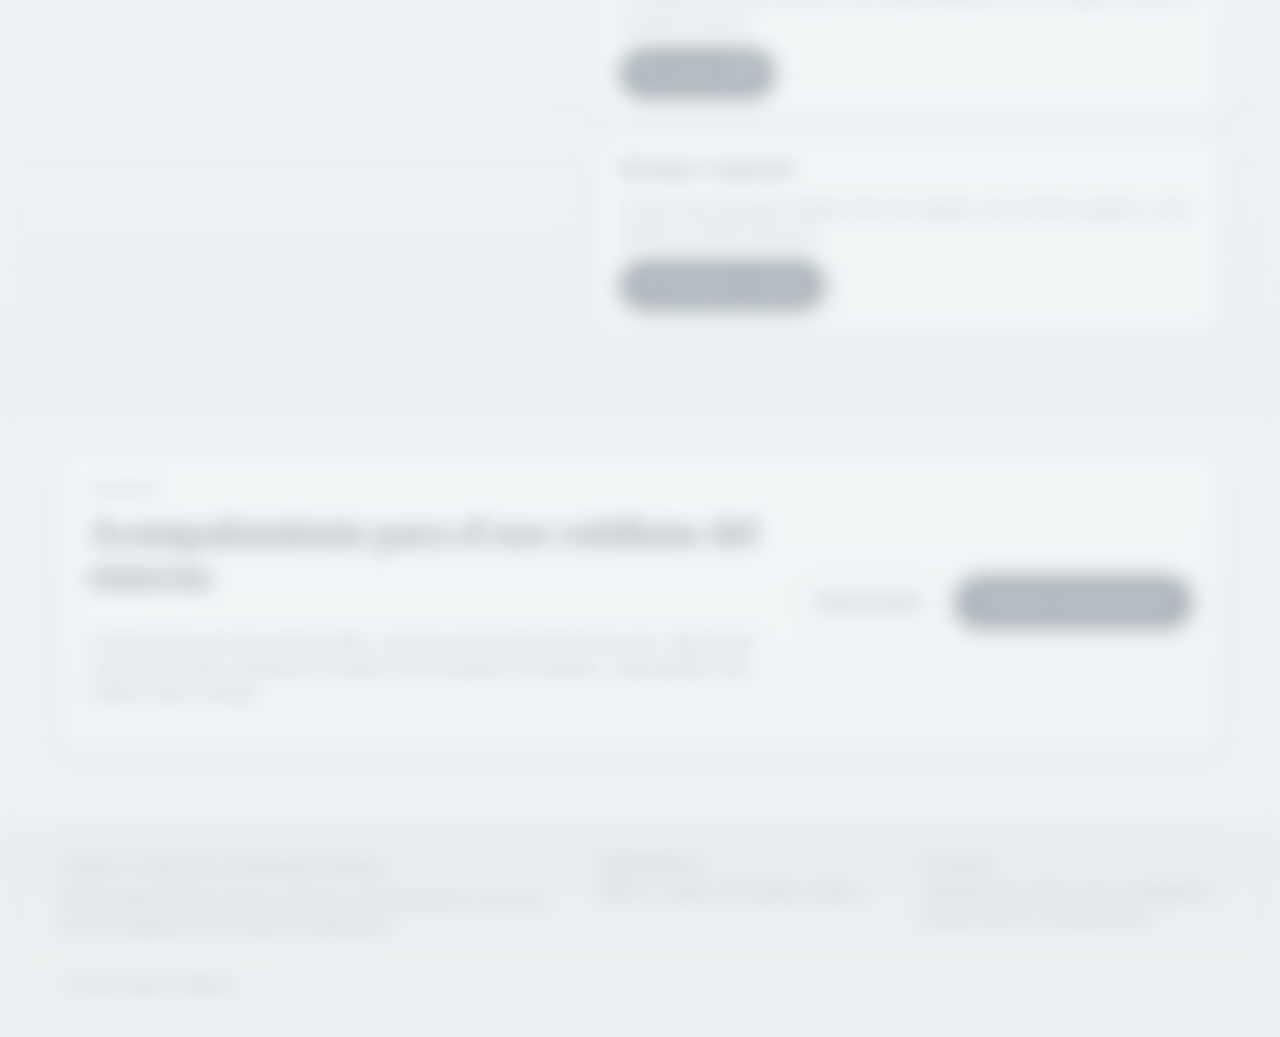
==== commit 57deb5a9: "Add documentation section to intranet landing page" ====
--- a/index.html
+++ b/index.html
@@ -78,6 +78,7 @@
         <nav class="site-nav" aria-label="Navegación principal">
           <ul>
             <li><a href="#services">Servicios</a></li>
+            <li><a href="#guides">Guías</a></li>
             <li><a href="#server-status">Estado</a></li>
             <li><a href="#resources">Recursos</a></li>
             <li><a href="#support">Soporte</a></li>
@@ -573,6 +574,196 @@
             <p class="status-updated" data-status-updated>Última actualización: sin datos.</p>
             <p class="status-fallback" data-status-fallback hidden>No fue posible cargar el estado del servidor en este momento.</p>
           </aside>
+        </div>
+      </div>
+    </section>
+
+    <section class="guides section" id="guides" aria-labelledby="guides-title">
+      <div class="container">
+        <div class="section-heading">
+          <p class="eyebrow">Guías de uso</p>
+          <h2 id="guides-title">Documentación de referencia para el uso del servidor</h2>
+          <p>
+            Orientaciones breves para el uso cotidiano de la infraestructura de LaMoGe. Reúne criterios de acceso,
+            uso de servicios, organización del almacenamiento, consulta del estado operativo y canales de soporte.
+          </p>
+        </div>
+
+        <div class="guide-quicklinks" aria-label="Accesos rápidos de documentación">
+          <a class="guide-quicklink" href="#guia-acceso-servidor">Acceso al servidor</a>
+          <a class="guide-quicklink" href="#guia-webodm">Uso de WebODM</a>
+          <a class="guide-quicklink" href="#guia-almacenamiento">Almacenamiento</a>
+          <a class="guide-quicklink" href="#guia-estado-servidor">Estado del servidor</a>
+          <a class="guide-quicklink" href="#guia-soporte">Soporte</a>
+        </div>
+
+        <div class="guides-grid">
+          <article class="guide-card" id="guia-acceso-servidor">
+            <div class="guide-card-head">
+              <div class="card-icon card-icon-guide-access" aria-hidden="true">
+                <svg class="service-glyph" viewBox="0 0 48 48" focusable="false">
+                  <rect x="11" y="14" width="26" height="20" rx="3"></rect>
+                  <path d="M18 20.5 14.5 24 18 27.5"></path>
+                  <path d="M22 28h11"></path>
+                  <path d="M11 18h26"></path>
+                </svg>
+              </div>
+              <div>
+                <p class="guide-kicker">Acceso remoto</p>
+                <h3>Acceso al servidor</h3>
+                <p class="guide-summary">Ingreso institucional y uso responsable de credenciales.</p>
+              </div>
+            </div>
+            <p>
+              El acceso al servidor se realiza con autorización previa y credenciales institucionales. Para trabajo en
+              terminal, transferencia de archivos y gestión de sesiones, el canal de referencia es SSH.
+            </p>
+            <ul class="guide-points">
+              <li>El acceso SSH es el mecanismo estándar para ingresar al entorno de trabajo.</li>
+              <li>Las credenciales son personales y no deben compartirse.</li>
+              <li>Los inconvenientes de acceso deben informarse a la administración.</li>
+              <li>Conviene verificar la conexión y la ruta de trabajo antes de iniciar tareas prolongadas.</li>
+            </ul>
+            <div class="card-actions">
+              <!-- TODO: reemplazar por la guía definitiva de acceso SSH cuando esté disponible. -->
+              <a class="card-button card-button-primary" href="docs/ssh.html">Ver guía</a>
+            </div>
+          </article>
+
+          <article class="guide-card" id="guia-webodm">
+            <div class="guide-card-head">
+              <div class="card-icon card-icon-guide-webodm" aria-hidden="true">
+                <svg class="service-glyph" viewBox="0 0 48 48" focusable="false">
+                  <path d="M12 31.5 24 15l12 16.5Z"></path>
+                  <path d="M18.5 25.5h11"></path>
+                  <path d="M21 21.5h6"></path>
+                  <path d="M16 34.5h16"></path>
+                </svg>
+              </div>
+              <div>
+                <p class="guide-kicker">Servicio de fotogrametría</p>
+                <h3>Uso de WebODM</h3>
+                <p class="guide-summary">Cuentas individuales y gestión explícita de accesos.</p>
+              </div>
+            </div>
+            <p>
+              WebODM debe utilizarse con cuentas individuales. Cada persona debe ingresar con su propio usuario para
+              preservar la trazabilidad del trabajo y la correcta asignación de proyectos.
+            </p>
+            <ul class="guide-points">
+              <li>Los proyectos son personales por defecto.</li>
+              <li>El acceso compartido debe solicitarse y configurarse de forma explícita.</li>
+              <li>No deben utilizarse cuentas genéricas o compartidas.</li>
+              <li>Conviene nombrar proyectos y resultados de forma consistente para facilitar su seguimiento.</li>
+            </ul>
+            <div class="card-actions">
+              <!-- TODO: reemplazar por la guía completa de uso de WebODM cuando esté disponible. -->
+              <a class="card-button card-button-primary" href="docs/webodm.html">Ver guía</a>
+            </div>
+          </article>
+
+          <article class="guide-card" id="guia-almacenamiento">
+            <div class="guide-card-head">
+              <div class="card-icon card-icon-guide-storage" aria-hidden="true">
+                <svg class="service-glyph" viewBox="0 0 48 48" focusable="false">
+                  <ellipse cx="24" cy="16" rx="10" ry="4.5"></ellipse>
+                  <path d="M14 16v8.5c0 2.5 4.5 4.5 10 4.5s10-2 10-4.5V16"></path>
+                  <path d="M14 24.5V32c0 2.5 4.5 4.5 10 4.5s10-2 10-4.5v-7.5"></path>
+                </svg>
+              </div>
+              <div>
+                <p class="guide-kicker">Organización de datos</p>
+                <h3>Almacenamiento y buenas prácticas</h3>
+                <p class="guide-summary">Criterios básicos para ordenar datos y evitar uso ineficiente del espacio.</p>
+              </div>
+            </div>
+            <p>
+              El servidor dispone de áreas con funciones diferenciadas. <code>/datos</code> se utiliza para trabajo
+              activo, <code>/backup</code> para resguardo y archivo, y <code>/fast</code> para procesamiento temporal
+              o tareas intensivas de entrada y salida.
+            </p>
+            <ul class="guide-points">
+              <li><code>/datos</code>: proyectos activos y resultados en curso.</li>
+              <li><code>/backup</code>: copias de resguardo y materiales consolidados.</li>
+              <li><code>/fast</code>: procesamiento temporal, no archivo permanente.</li>
+              <li>Evitar duplicaciones innecesarias de datasets voluminosos.</li>
+              <li>Eliminar datos temporales o pruebas cuando dejen de ser necesarios.</li>
+            </ul>
+            <div class="card-actions">
+              <!-- TODO: reemplazar por la guía específica de almacenamiento y buenas prácticas. -->
+              <a class="card-button card-button-primary" href="docs/usos-servidor.html">Ver guía</a>
+            </div>
+          </article>
+
+          <article class="guide-card" id="guia-estado-servidor">
+            <div class="guide-card-head">
+              <div class="card-icon card-icon-guide-status" aria-hidden="true">
+                <svg class="service-glyph" viewBox="0 0 48 48" focusable="false">
+                  <path d="M13 31h22"></path>
+                  <path d="M16 31V19"></path>
+                  <path d="M24 31V15"></path>
+                  <path d="M32 31V22"></path>
+                </svg>
+              </div>
+              <div>
+                <p class="guide-kicker">Monitoreo</p>
+                <h3>Estado del servidor</h3>
+                <p class="guide-summary">Lectura rápida de recursos y disponibilidad de servicios.</p>
+              </div>
+            </div>
+            <p>
+              El panel de estado ofrece una referencia operativa del entorno. Permite consultar memoria disponible,
+              uso de disco en los volúmenes principales y disponibilidad de servicios relevantes.
+            </p>
+            <ul class="guide-points">
+              <li>Resume memoria y uso de <code>/datos</code>, <code>/backup</code> y <code>/fast</code>.</li>
+              <li>Informa el estado general de PostgreSQL, Docker, GeoServer, WebODM y Jupyter.</li>
+              <li>Conviene consultarlo antes de iniciar tareas intensivas o reportar incidentes.</li>
+              <li>Si un servicio aparece degradado, es recomendable evitar nuevas cargas hasta confirmar su estado.</li>
+            </ul>
+            <div class="card-actions">
+              <!-- TODO: reemplazar por la guía completa de lectura del estado del servidor cuando esté disponible. -->
+              <a class="card-button card-button-primary" href="docs/estado-servidor.html">Ver guía</a>
+            </div>
+          </article>
+
+          <article class="guide-card guide-card-support" id="guia-soporte">
+            <div class="guide-card-head">
+              <div class="card-icon card-icon-guide-support" aria-hidden="true">
+                <svg class="service-glyph" viewBox="0 0 48 48" focusable="false">
+                  <circle cx="24" cy="18" r="5"></circle>
+                  <path d="M16 34c1.8-4.3 5-6.5 8-6.5s6.2 2.2 8 6.5"></path>
+                  <path d="M34 16h3.5A2.5 2.5 0 0 1 40 18.5v5A2.5 2.5 0 0 1 37.5 26H35"></path>
+                  <path d="M14 16h-3.5A2.5 2.5 0 0 0 8 18.5v5A2.5 2.5 0 0 0 10.5 26H13"></path>
+                </svg>
+              </div>
+              <div>
+                <p class="guide-kicker">Administración</p>
+                <h3>Soporte y administración</h3>
+                <p class="guide-summary">Canales para altas, incidentes y consultas operativas.</p>
+              </div>
+            </div>
+            <p>
+              Los problemas de acceso, las solicitudes de cuenta, los incidentes de servicio y las consultas sobre
+              permisos deben canalizarse a través del equipo administrador.
+            </p>
+            <ul class="guide-points">
+              <li>Informar con precisión el servicio afectado, el horario y el tipo de problema observado.</li>
+              <li>Para altas o cambios de permisos, indicar usuario, necesidad y alcance del pedido.</li>
+              <li>Antes de reportar una falla, conviene revisar el panel de estado del servidor.</li>
+              <li>Los cambios de acceso deben quedar coordinados por los canales institucionales definidos.</li>
+            </ul>
+            <div class="support-contact-block">
+              <p><strong>Contacto administrativo</strong></p>
+              <p>Correo: <a href="mailto:admin@example.edu">admin@example.edu</a></p>
+              <p>Referencia: Administración de infraestructura LaMoGe / IDEAN</p>
+              <p class="support-contact-note">Actualizar cuando se definan los contactos institucionales definitivos.</p>
+            </div>
+            <div class="card-actions">
+              <!-- TODO: reemplazar por la guía formal de soporte y administración cuando esté disponible. -->
+              <a class="card-button card-button-primary" href="docs/administracion.html">Ver guía</a>
+            </div>
+          </article>
         </div>
       </div>
     </section>
--- a/styles.css
+++ b/styles.css
@@ -266,6 +266,7 @@
 
 .hero-panel,
 .service-card,
+.guide-card,
 .resource-card,
 .support-panel {
   border: 1px solid rgba(174, 185, 194, 0.56);
@@ -1094,6 +1095,155 @@
   padding-top: 0.15rem;
 }
 
+/* Guides */
+.guide-quicklinks {
+  display: flex;
+  flex-wrap: wrap;
+  gap: 0.8rem;
+  margin: 0 0 1.45rem;
+}
+
+.guide-quicklink {
+  display: inline-flex;
+  align-items: center;
+  min-height: 2.5rem;
+  padding: 0.45rem 0.9rem;
+  border: 1px solid rgba(174, 185, 194, 0.78);
+  border-radius: 999px;
+  background: rgba(255, 255, 255, 0.84);
+  color: var(--muted-strong);
+  font-weight: 700;
+  text-decoration: none;
+}
+
+.guide-quicklink:hover,
+.guide-quicklink:focus-visible {
+  border-color: var(--line-strong);
+  background: var(--surface-soft);
+}
+
+.guides-grid {
+  display: grid;
+  grid-template-columns: repeat(2, minmax(0, 1fr));
+  gap: 1.5rem;
+}
+
+.guide-card {
+  display: flex;
+  flex-direction: column;
+  gap: 1rem;
+  min-height: 100%;
+  padding: 1.45rem;
+  border-color: rgba(174, 185, 194, 0.62);
+  background:
+    linear-gradient(180deg, rgba(248, 250, 251, 0.96), rgba(255, 255, 255, 0.98) 22%);
+}
+
+.guide-card-head {
+  display: grid;
+  grid-template-columns: auto minmax(0, 1fr);
+  gap: 1rem;
+  align-items: center;
+}
+
+.guide-card-head h3 {
+  margin-bottom: 0;
+}
+
+.guide-kicker {
+  margin-bottom: 0.25rem;
+  color: var(--muted);
+  font-size: 0.78rem;
+  font-weight: 700;
+  letter-spacing: 0.12em;
+  text-transform: uppercase;
+}
+
+.guide-summary {
+  margin: 0.3rem 0 0;
+  color: var(--muted);
+  font-size: 0.95rem;
+}
+
+.guide-points {
+  display: grid;
+  gap: 0.55rem;
+  margin: 0;
+  padding: 0;
+  list-style: none;
+}
+
+.guide-points li {
+  position: relative;
+  padding-left: 1rem;
+  color: var(--muted-strong);
+}
+
+.guide-points li::before {
+  content: "";
+  position: absolute;
+  top: 0.62rem;
+  left: 0;
+  width: 0.38rem;
+  height: 0.38rem;
+  border-radius: 999px;
+  background: var(--accent);
+}
+
+.guide-card > p {
+  margin-bottom: 0;
+  color: var(--muted);
+}
+
+.guide-card-support {
+  grid-column: 1 / -1;
+}
+
+.support-contact-block {
+  padding: 1rem 1.05rem;
+  border: 1px solid rgba(174, 185, 194, 0.46);
+  border-radius: 16px;
+  background: var(--surface-soft);
+}
+
+.support-contact-block p {
+  margin-bottom: 0.35rem;
+}
+
+.support-contact-block p:last-child {
+  margin-bottom: 0;
+}
+
+.support-contact-note {
+  color: var(--muted);
+  font-size: 0.92rem;
+}
+
+.card-icon-guide-access {
+  background: linear-gradient(180deg, #fafbfc, #edf1f4);
+  color: #2f4f63;
+}
+
+.card-icon-guide-webodm {
+  background: linear-gradient(180deg, #f8fbfc, #ecf2f2);
+  color: #345d66;
+}
+
+.card-icon-guide-storage {
+  background: linear-gradient(180deg, #f9fbfc, #edf2f6);
+  color: #51677f;
+}
+
+.card-icon-guide-status {
+  background: linear-gradient(180deg, #fafbf9, #edf1ee);
+  color: #536451;
+}
+
+.card-icon-guide-support {
+  background: linear-gradient(180deg, #fbfaf7, #f0ece4);
+  color: #6c5837;
+}
+
 /* Resources */
 .resources-grid {
   grid-template-columns: minmax(0, 0.9fr) minmax(0, 1.1fr);
@@ -1234,8 +1384,16 @@
     grid-template-columns: 1fr;
   }
 
+  .guides-grid {
+    grid-template-columns: 1fr;
+  }
+
   .card-grid {
     grid-template-columns: 1fr;
+  }
+
+  .guide-card-support {
+    grid-column: auto;
   }
 
   .site-nav ul {
@@ -1295,6 +1453,7 @@
   }
 
   .site-nav ul,
+  .guide-quicklinks,
   .hero-actions,
   .card-actions,
   .support-actions {
